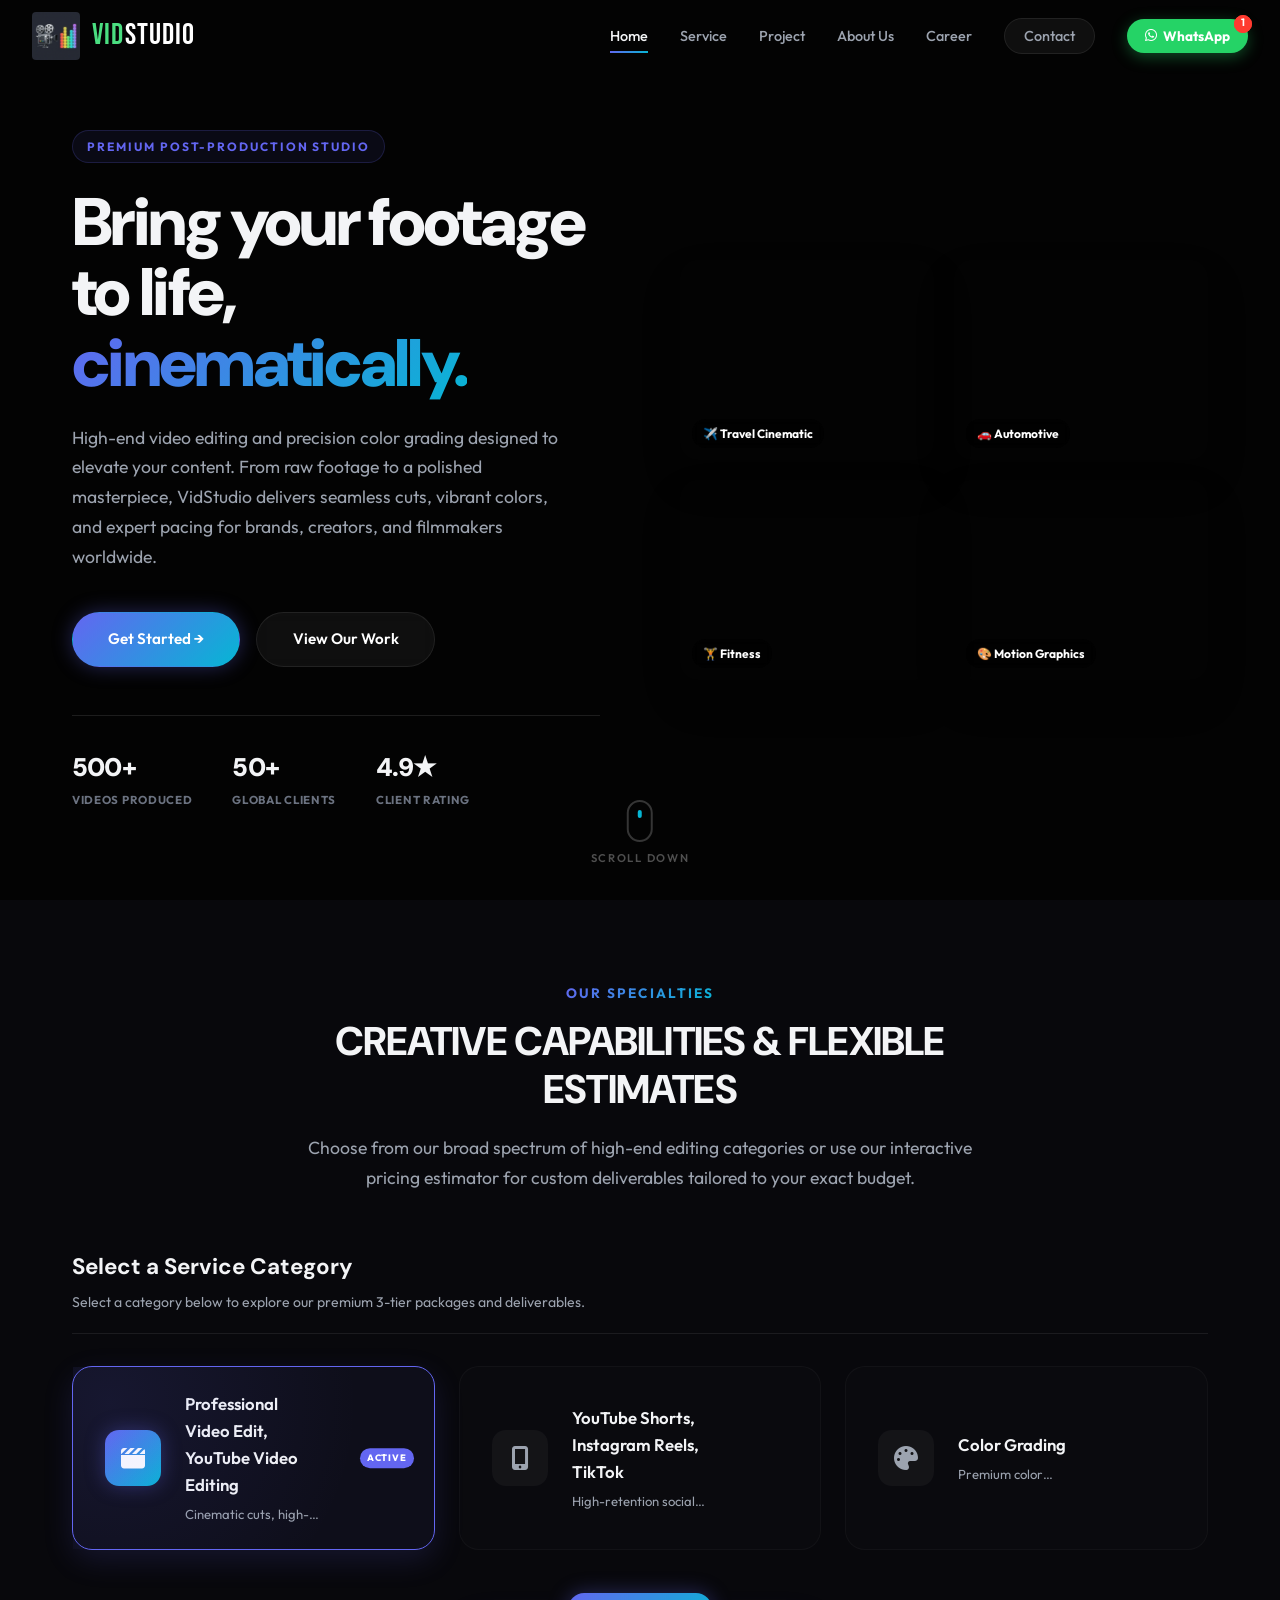
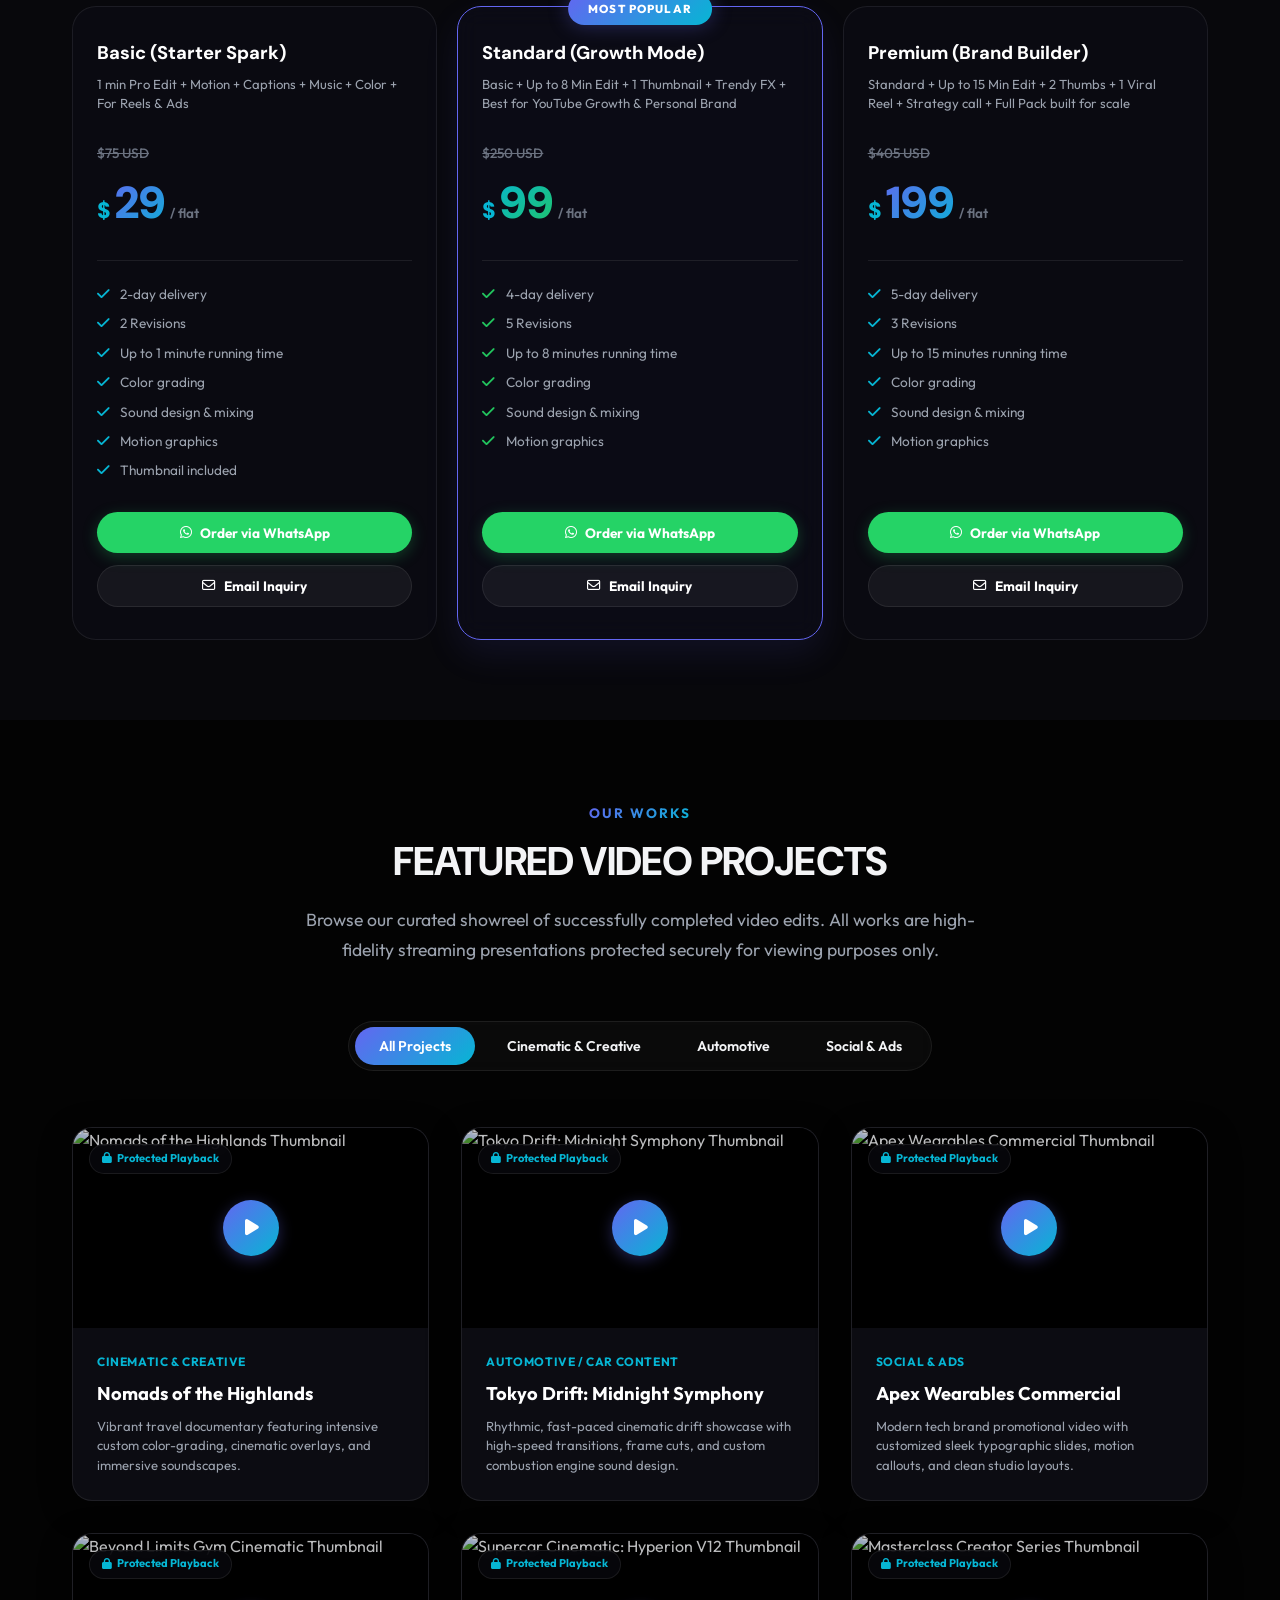
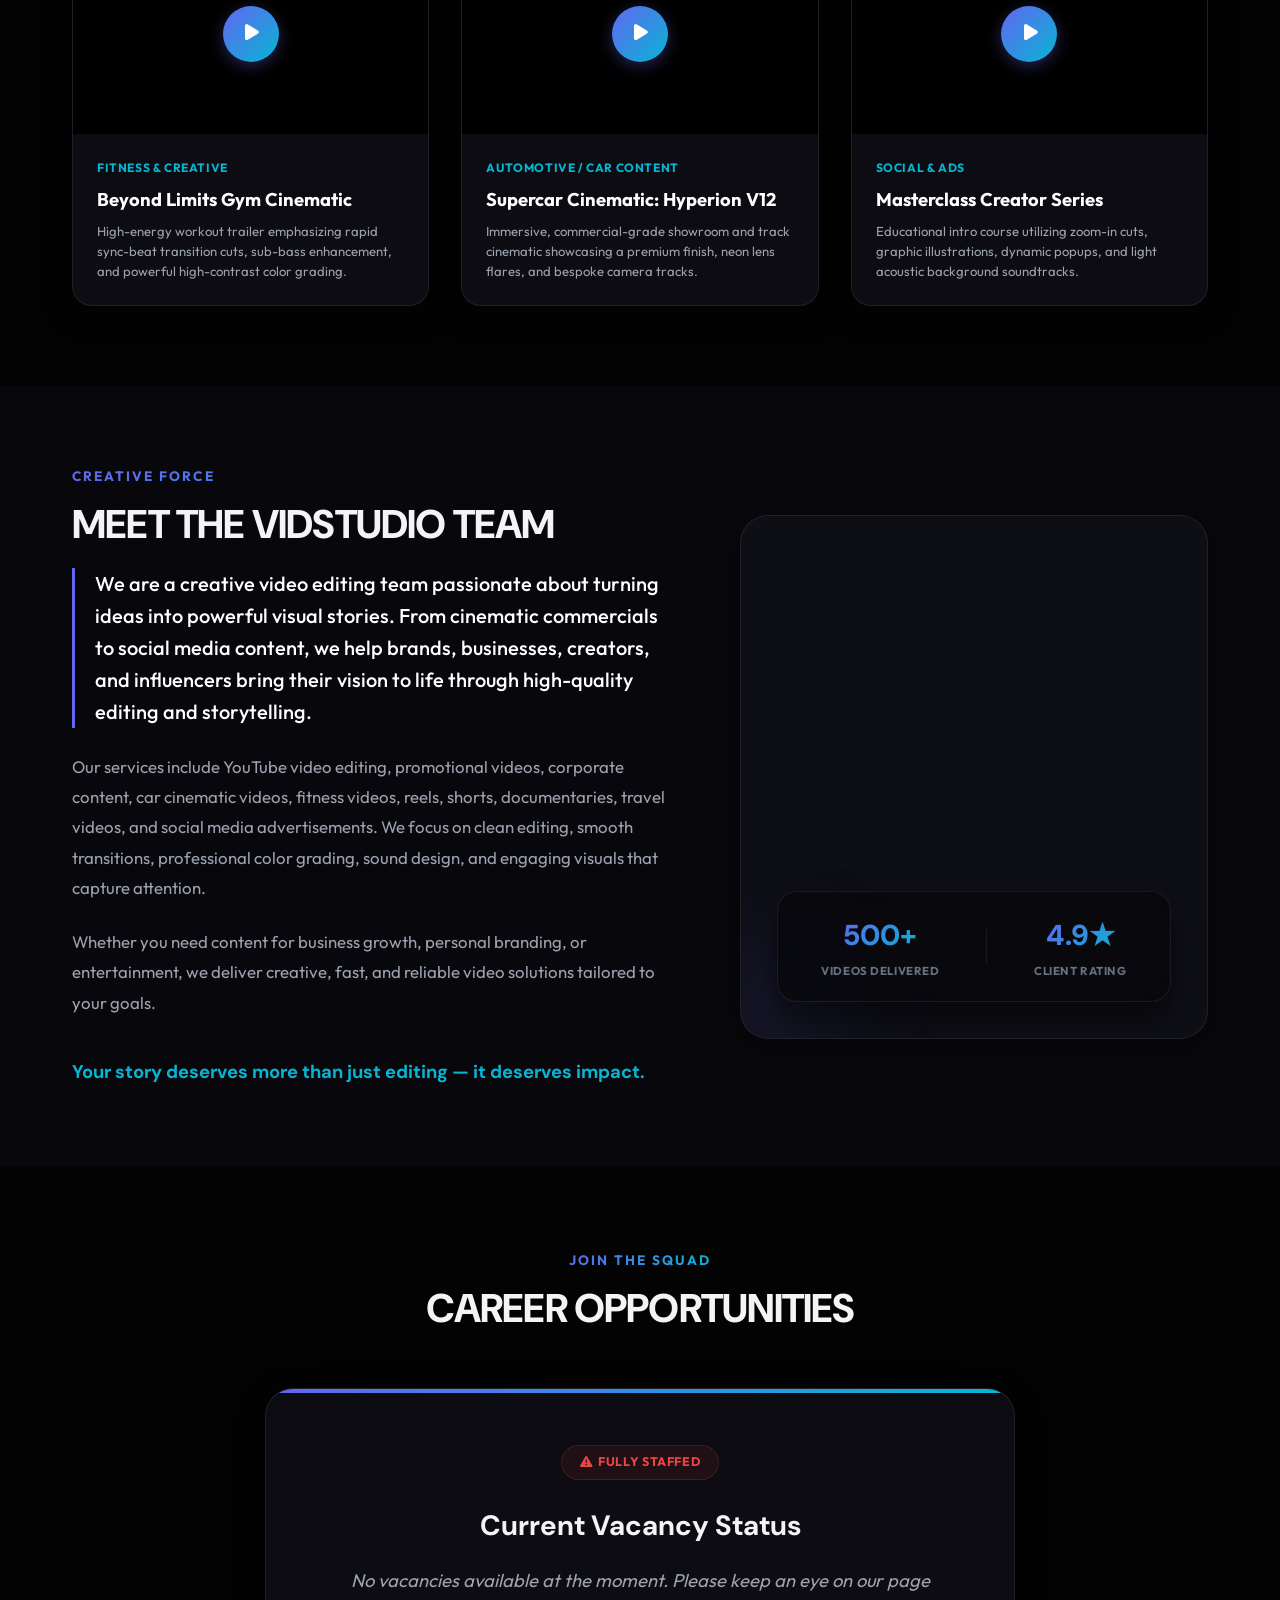
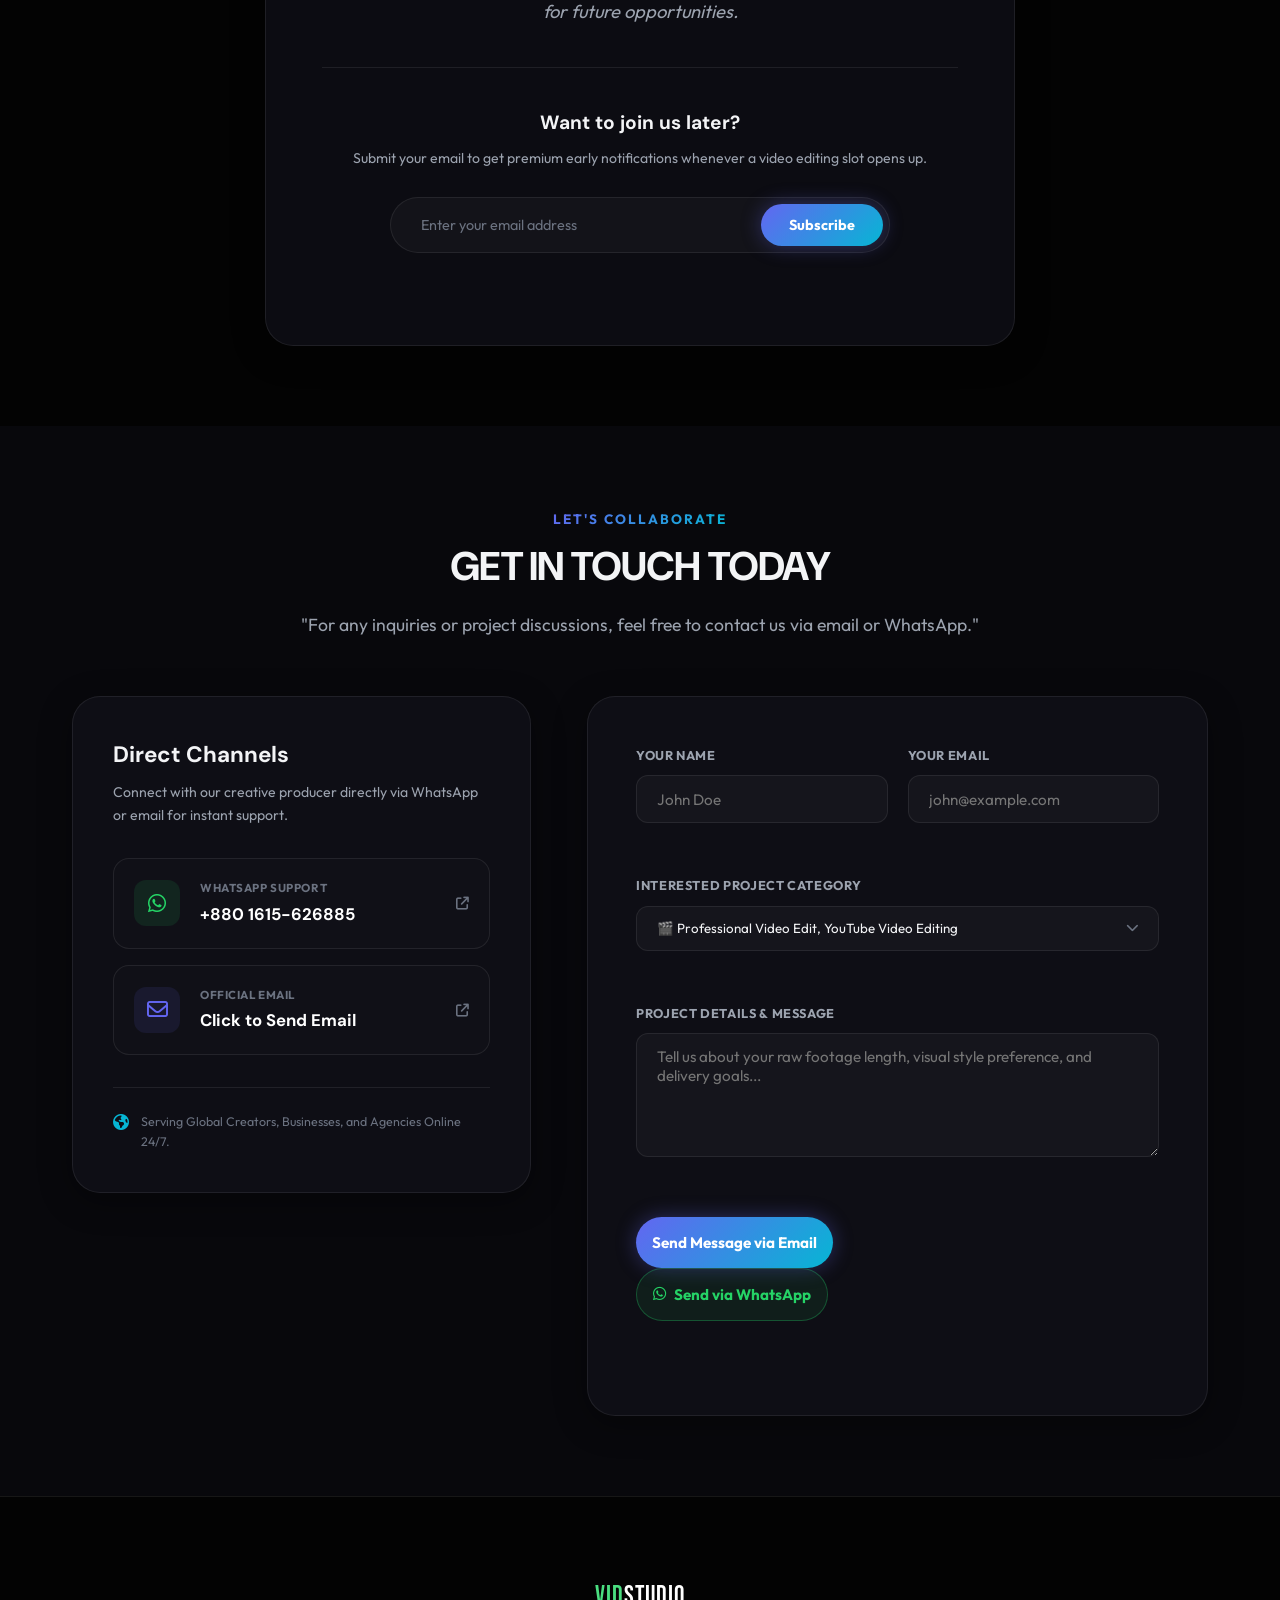
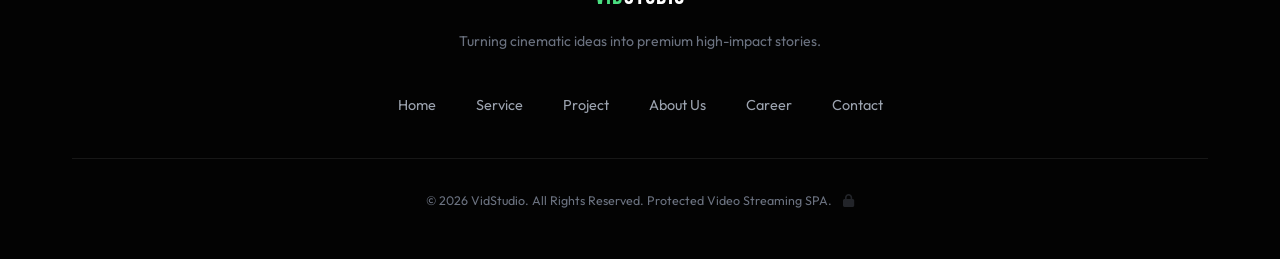
==== index.html @ c9eb8c62 "Make active badge smaller and fully round, and reduce pricing packages card padding and font size fo" ====
<!DOCTYPE html>
<html lang="en">
<head>
  <meta charset="UTF-8">
  <meta name="viewport" content="width=device-width, initial-scale=1.0">
  <title>VidStudio | Premium Video Editing Services</title>
  
  <!-- SEO Meta Tags -->
  <meta name="description" content="VidStudio is a premium video editing agency transforming ideas into high-impact visual stories. Specializing in cinematic ads, social media reels, corporate promos, automotive, and sports content.">
  <meta name="keywords" content="video editing services, cinematic video editor, youtube editing, reels editing, automotive cinematic, corporate promo, explainer videos, color grading, sound design">
  <meta name="author" content="VidStudio">
  
  <!-- Open Graph / Facebook -->
  <meta property="og:type" content="website">
  <meta property="og:title" content="VidStudio | Professional Video Editing Services">
  <meta property="og:description" content="Premium, fast, and high-impact video editing tailored for creators, brands, and agencies. Get a free quote today.">
  <meta property="og:image" content="logo.svg">
  
  <!-- Google Fonts -->
  <link rel="preconnect" href="https://fonts.googleapis.com">
  <link rel="preconnect" href="https://fonts.gstatic.com" crossorigin>
  <link href="https://fonts.googleapis.com/css2?family=Outfit:wght@300;400;500;600;700;800&family=Syne:wght@500;700;800&family=DM+Sans:wght@400;500;700;800;900&family=Bebas+Neue&display=swap" rel="stylesheet">
  
  <!-- FontAwesome for Premium Icons -->
  <link rel="stylesheet" href="https://cdnjs.cloudflare.com/ajax/libs/font-awesome/6.4.0/css/all.min.css">
  
  <!-- Custom Stylesheet -->
  <link rel="stylesheet" href="style.css?v=1.3">
</head>
<body>

  <!-- ================= HEADER / NAVIGATION BAR ================= -->
  <header class="main-header">
    <div class="header-container">
      <a href="#home" class="logo-area">
        <!-- Navbar: Icon + Text -->
        <img src="logo.png" alt="VidStudio Icon" class="logo-img">
        <span class="logo-text-3d"><span class="logo-vid">VID</span><span class="logo-studio">STUDIO</span></span>
      </a>
      
      <!-- Desktop Navigation -->
      <nav class="desktop-nav">
        <ul>
          <li><a href="#home" class="nav-link active">Home</a></li>
          <li><a href="#service" class="nav-link">Service</a></li>
          <li><a href="#project" class="nav-link">Project</a></li>
          <li><a href="#about" class="nav-link">About Us</a></li>
          <li><a href="#career" class="nav-link">Career</a></li>
          <li><a href="#contact" class="nav-link nav-btn-contact">Contact</a></li>
          <!-- WhatsApp inline in nav -->
          <li>
            <div class="whatsapp-nav-widget" id="whatsappWidget">
              <div class="whatsapp-badge">
                <span class="pulse-ring"></span>
                <span class="badge-dot">1</span>
              </div>
              <button class="whatsapp-trigger" aria-label="Chat on WhatsApp">
                <i class="fa-brands fa-whatsapp"></i> WhatsApp
              </button>
              <!-- Chat Dialog Popover -->
              <div class="whatsapp-popover" id="whatsappPopover">
                <div class="popover-header">
                  <div class="avatar-status">
                    <img src="logo.svg" alt="VidStudio Avatar" class="popover-avatar">
                    <span class="status-dot online"></span>
                  </div>
                  <div class="popover-meta">
                    <h4>VidStudio Support</h4>
                    <p><span class="pulsing-green"></span> Online &amp; Ready</p>
                  </div>
                  <button class="close-popover" id="closePopover"><i class="fa-solid fa-xmark"></i></button>
                </div>
                <div class="popover-body">
                  <p class="chat-bubble received">Hey there! 👋 Interested in leveling up your videos? Let us know what project you're working on!</p>
                </div>
                <div class="popover-footer">
                  <input type="text" id="whatsappInput" placeholder="Type a message..." aria-label="WhatsApp Message input">
                  <button id="sendWhatsappBtn" class="send-btn" aria-label="Send message"><i class="fa-solid fa-paper-plane"></i></button>
                </div>
              </div>
            </div>
          </li>
        </ul>
      </nav>
      
      <!-- Mobile Menu Button -->
      <button class="mobile-menu-toggle" id="menuToggle" aria-label="Toggle Navigation">
        <span class="bar"></span>
        <span class="bar"></span>
        <span class="bar"></span>
      </button>
    </div>
  </header>

  <!-- Mobile Overlay Navigation -->
  <nav class="mobile-nav" id="mobileNav">
    <ul>
      <li><a href="#home" class="mobile-link active">Home</a></li>
      <li><a href="#service" class="mobile-link">Service</a></li>
      <li><a href="#project" class="mobile-link">Project</a></li>
      <li><a href="#about" class="mobile-link">About Us</a></li>
      <li><a href="#career" class="mobile-link">Career</a></li>
      <li><a href="#contact" class="mobile-link">Contact</a></li>
    </ul>
  </nav>

  <!-- WhatsApp widget moved into header nav (above) -->

  <!-- ================= HOME SECTION ================= -->
  <section id="home" class="hero-section">
    <div class="hero-content-container container">

      <!-- LEFT: Text Content -->
      <div class="hero-text-content">
        <div class="hero-badge">
          <span class="badge-accent" id="heroBadge">PREMIUM POST-PRODUCTION STUDIO</span>
        </div>
        <h1 class="hero-title" id="heroTitle">
          Bring your footage<br>
          to life,<br>
          <span class="gradient-text">cinematically.</span>
        </h1>
        <p class="hero-subtitle" id="heroSubtitle">
          High-end video editing and precision color grading designed to elevate your content. From raw footage to a polished masterpiece, VidStudio delivers seamless cuts, vibrant colors, and expert pacing for brands, creators, and filmmakers worldwide.
        </p>
        <div class="hero-actions">
          <a href="#service" class="btn-primary">Get Started &rarr;</a>
          <a href="#project" class="btn-secondary">View Our Work</a>
        </div>
        <!-- Hero Stats -->
        <div class="hero-stats">
          <div class="stat">
            <span class="stat-big">500+</span>
            <span class="stat-sub">Videos Produced</span>
          </div>
          <div class="stat">
            <span class="stat-big">50+</span>
            <span class="stat-sub">Global Clients</span>
          </div>
          <div class="stat">
            <span class="stat-big">4.9★</span>
            <span class="stat-sub">Client Rating</span>
          </div>
        </div>
      </div>

      <!-- RIGHT: 4 Continuously Floating Video Cards -->
      <div class="hero-video-grid">
        <!-- Card 1 - Top Left (floats up) -->
        <div class="hero-vid-card vid-card-1">
          <div class="vid-card-inner">
            <video autoplay loop muted playsinline class="hero-card-video">
              <source src="Travel-Cinematic.mp4" type="video/mp4">
            </video>
            <div class="vid-card-label">✈️ Travel Cinematic</div>
          </div>
        </div>
        <!-- Card 2 - Top Right (floats down) -->
        <div class="hero-vid-card vid-card-2">
          <div class="vid-card-inner">
            <video autoplay loop muted playsinline class="hero-card-video">
              <source src="Automotive.mp4" type="video/mp4">
            </video>
            <div class="vid-card-label">🚗 Automotive</div>
          </div>
        </div>
        <!-- Card 3 - Bottom Left (floats down delayed) -->
        <div class="hero-vid-card vid-card-3">
          <div class="vid-card-inner">
            <video autoplay loop muted playsinline class="hero-card-video">
              <source src="Fitness.mp4" type="video/mp4">
            </video>
            <div class="vid-card-label">🏋️ Fitness</div>
          </div>
        </div>
        <!-- Card 4 - Bottom Right (floats up delayed) -->
        <div class="hero-vid-card vid-card-4">
          <div class="vid-card-inner">
            <video autoplay loop muted playsinline class="hero-card-video">
              <source src="Motion-Graphics.mp4" type="video/mp4">
            </video>
            <div class="vid-card-label">🎨 Motion Graphics</div>
          </div>
        </div>
      </div>
    </div>

    <!-- Hero Scroll Indicator -->
    <div class="scroll-indicator-container">
      <a href="#service" class="scroll-indicator" aria-label="Scroll Down">
        <span class="mouse-icon"><span class="wheel"></span></span>
        <span class="scroll-text">Scroll Down</span>
      </a>
    </div>
  </section>

  <!-- ================= SERVICE & PRICING SECTION ================= -->
  <section id="service" class="section service-section">
    <div class="container">
      <div class="section-header text-center">
        <span class="section-subtitle">OUR SPECIALTIES</span>
        <h2 class="section-title">CREATIVE CAPABILITIES &amp; FLEXIBLE ESTIMATES</h2>
        <p class="section-desc">Choose from our broad spectrum of high-end editing categories or use our interactive pricing estimator for custom deliverables tailored to your exact budget.</p>
      </div>

      <div class="service-restructured-layout">
        <!-- 1. Top Section: 2 consolidated category selection cards -->
        <div class="service-categories-row">
          <div class="categories-header text-center">
            <h3>Select a Service Category</h3>
            <p>Select a category below to explore our premium 3-tier packages and deliverables.</p>
          </div>
          <div class="service-categories-list-horizontal" id="servicesList">
            <div class="service-card-horizontal active" data-category="professional_edit" id="catProfessional">
              <div class="card-icon"><i class="fa-solid fa-clapperboard"></i></div>
              <div class="card-info">
                <h4>Professional Video Edit, YouTube Video Editing</h4>
                <p>Cinematic cuts, high-end YouTube edits, personal branding, corporate promos, and full scale storytelling.</p>
              </div>
              <span class="active-badge">Active</span>
            </div>
            
            <div class="service-card-horizontal" data-category="social_shorts" id="catSocial">
              <div class="card-icon"><i class="fa-solid fa-mobile-screen-button"></i></div>
              <div class="card-info">
                <h4>YouTube Shorts, Instagram Reels, TikTok</h4>
                <p>High-retention social content, custom hooks, dynamic overlays, subtitles, and viral video formats.</p>
              </div>
              <span class="active-badge">Active</span>
            </div>

            <div class="service-card-horizontal" data-category="color_grading" id="catColorGrading">
              <div class="card-icon"><i class="fa-solid fa-palette"></i></div>
              <div class="card-info">
                <h4>Color Grading</h4>
                <p>Premium color correction, custom LUT design, shot matching, cinematic grading, and visual enhancement.</p>
              </div>
              <span class="active-badge">Active</span>
            </div>
          </div>
        </div>

        <!-- 2. Bottom Section: 3-Tier Pricing Packages Grid -->
        <div class="pricing-packages-container">
          <div class="pricing-packages-grid" id="pricingPackagesGrid">
            <!-- Basic, Standard, Premium package cards rendered dynamically by JS -->
          </div>
        </div>
      </div>
    </div>
  </section>

  <!-- ================= PROJECT SECTION (PORTFOLIO) ================= -->
  <section id="project" class="section project-section">
    <div class="container">
      <div class="section-header text-center">
        <span class="section-subtitle">OUR WORKS</span>
        <h2 class="section-title">FEATURED VIDEO PROJECTS</h2>
        <p class="section-desc">Browse our curated showreel of successfully completed video edits. All works are high-fidelity streaming presentations protected securely for viewing purposes only.</p>
      </div>

      <!-- Portfolio Category Tabs -->
      <div class="portfolio-tabs-container">
        <div class="portfolio-tabs">
          <button class="tab-btn active" data-filter="all">All Projects</button>
          <button class="tab-btn" data-filter="cinematic">Cinematic &amp; Creative</button>
          <button class="tab-btn" data-filter="automotive">Automotive</button>
          <button class="tab-btn" data-filter="social">Social &amp; Ads</button>
        </div>
      </div>

      <!-- Grid of Secure Video Players -->
      <div class="portfolio-grid" id="portfolioGrid">
        
        <!-- Project Card 1: Cinematic Travel -->
        <div class="project-card" data-category="cinematic">
          <div class="video-player-outer">
            <!-- Secure Cover Layer (anti-right-click & anti-direct link interaction) -->
            <div class="secure-overlay">
              <span class="secure-tag"><i class="fa-solid fa-lock"></i> Protected Playback</span>
              <button class="secure-play-btn" data-youtube-id="9d8wWcJLnFI" aria-label="Play Portfolio Video"><i class="fa-solid fa-play"></i></button>
            </div>
            
            <div class="iframe-placeholder">
              <img src="https://images.unsplash.com/photo-1469854523086-cc02fe5d8800?auto=format&fit=crop&q=80&w=800" alt="Cinematic Travel Video Thumbnail" class="thumbnail-img">
            </div>
          </div>
          
          <div class="project-details">
            <span class="project-cat">Cinematic &amp; Creative</span>
            <h3>Nomads of the Highlands</h3>
            <p>Vibrant travel documentary featuring intensive custom color-grading, cinematic overlays, and immersive soundscapes.</p>
          </div>
        </div>

        <!-- Project Card 2: Automotive / Drifting Cinematic -->
        <div class="project-card" data-category="automotive">
          <div class="video-player-outer">
            <!-- Secure Cover Layer -->
            <div class="secure-overlay">
              <span class="secure-tag"><i class="fa-solid fa-lock"></i> Protected Playback</span>
              <button class="secure-play-btn" data-youtube-id="ScMzIvxBSi4" aria-label="Play Portfolio Video"><i class="fa-solid fa-play"></i></button>
            </div>
            
            <div class="iframe-placeholder">
              <img src="https://images.unsplash.com/photo-1617814076367-b759c7d7e738?auto=format&fit=crop&q=80&w=800" alt="Automotive Cinematic Video Thumbnail" class="thumbnail-img">
            </div>
          </div>
          
          <div class="project-details">
            <span class="project-cat">Automotive / Car Content</span>
            <h3>Tokyo Drift: Midnight Symphony</h3>
            <p>Rhythmic, fast-paced cinematic drift showcase with high-speed transitions, frame cuts, and custom combustion engine sound design.</p>
          </div>
        </div>

        <!-- Project Card 3: Social Media Promo Ad -->
        <div class="project-card" data-category="social">
          <div class="video-player-outer">
            <!-- Secure Cover Layer -->
            <div class="secure-overlay">
              <span class="secure-tag"><i class="fa-solid fa-lock"></i> Protected Playback</span>
              <button class="secure-play-btn" data-youtube-id="F2478V3WkZc" aria-label="Play Portfolio Video"><i class="fa-solid fa-play"></i></button>
            </div>
            
            <div class="iframe-placeholder">
              <img src="https://images.unsplash.com/photo-1511512578047-dfb367046420?auto=format&fit=crop&q=80&w=800" alt="Tech Social Media Ad Thumbnail" class="thumbnail-img">
            </div>
          </div>
          
          <div class="project-details">
            <span class="project-cat">Social &amp; Ads</span>
            <h3>Apex Wearables Commercial</h3>
            <p>Modern tech brand promotional video with customized sleek typographic slides, motion callouts, and clean studio layouts.</p>
          </div>
        </div>

        <!-- Project Card 4: Fitness Cinematic -->
        <div class="project-card" data-category="cinematic">
          <div class="video-player-outer">
            <!-- Secure Cover Layer -->
            <div class="secure-overlay">
              <span class="secure-tag"><i class="fa-solid fa-lock"></i> Protected Playback</span>
              <button class="secure-play-btn" data-youtube-id="qE_8L3yq1qU" aria-label="Play Portfolio Video"><i class="fa-solid fa-play"></i></button>
            </div>
            
            <div class="iframe-placeholder">
              <img src="https://images.unsplash.com/photo-1517838277536-f5f99be501cd?auto=format&fit=crop&q=80&w=800" alt="Fitness Cinematic Video Thumbnail" class="thumbnail-img">
            </div>
          </div>
          
          <div class="project-details">
            <span class="project-cat">Fitness &amp; Creative</span>
            <h3>Beyond Limits Gym Cinematic</h3>
            <p>High-energy workout trailer emphasizing rapid sync-beat transition cuts, sub-bass enhancement, and powerful high-contrast color grading.</p>
          </div>
        </div>

        <!-- Project Card 5: Automotive Car Review -->
        <div class="project-card" data-category="automotive">
          <div class="video-player-outer">
            <!-- Secure Cover Layer -->
            <div class="secure-overlay">
              <span class="secure-tag"><i class="fa-solid fa-lock"></i> Protected Playback</span>
              <button class="secure-play-btn" data-youtube-id="cI67wY6o27U" aria-label="Play Portfolio Video"><i class="fa-solid fa-play"></i></button>
            </div>
            
            <div class="iframe-placeholder">
              <img src="https://images.unsplash.com/photo-1503376780353-7e6692767b70?auto=format&fit=crop&q=80&w=800" alt="Supercar Showcase Thumbnail" class="thumbnail-img">
            </div>
          </div>
          
          <div class="project-details">
            <span class="project-cat">Automotive / Car Content</span>
            <h3>Supercar Cinematic: Hyperion V12</h3>
            <p>Immersive, commercial-grade showroom and track cinematic showcasing a premium finish, neon lens flares, and bespoke camera tracks.</p>
          </div>
        </div>

        <!-- Project Card 6: YouTube Course Intro -->
        <div class="project-card" data-category="social">
          <div class="video-player-outer">
            <!-- Secure Cover Layer -->
            <div class="secure-overlay">
              <span class="secure-tag"><i class="fa-solid fa-lock"></i> Protected Playback</span>
              <button class="secure-play-btn" data-youtube-id="L_LUpn-6y0E" aria-label="Play Portfolio Video"><i class="fa-solid fa-play"></i></button>
            </div>
            
            <div class="iframe-placeholder">
              <img src="https://images.unsplash.com/photo-1516321318423-f06f85e504b3?auto=format&fit=crop&q=80&w=800" alt="Online Course Intro Thumbnail" class="thumbnail-img">
            </div>
          </div>
          
          <div class="project-details">
            <span class="project-cat">Social &amp; Ads</span>
            <h3>Masterclass Creator Series</h3>
            <p>Educational intro course utilizing zoom-in cuts, graphic illustrations, dynamic popups, and light acoustic background soundtracks.</p>
          </div>
        </div>

      </div>
    </div>
  </section>

  <!-- Secure Video Modal (for viewing only) -->
  <div class="secure-modal" id="videoModal">
    <div class="modal-backdrop"></div>
    <div class="modal-dialog-container">
      <div class="modal-box">
        <div class="modal-header">
          <h3 id="modalTitle">Project Playback</h3>
          <button class="modal-close" id="modalCloseBtn" aria-label="Close Video Modal"><i class="fa-solid fa-xmark"></i></button>
        </div>
        
        <!-- Video Safe Holder -->
        <div class="modal-video-viewport">
          <!-- Absolute Transparent Overlay (covers video area, prevents context-clicks or clicking standard player overlays) -->
          <div class="modal-security-glass" id="modalSecurityGlass"></div>
          <!-- Youtube Modal Container -->
          <div id="modalPlayer" class="modal-iframe"></div>
        </div>
        
        <div class="modal-footer">
          <p><i class="fa-solid fa-shield-halved"></i> Streaming only. Download or local extraction has been deactivated to protect our creators.</p>
        </div>
      </div>
    </div>
  </div>

  <!-- ================= ABOUT US SECTION ================= -->
  <section id="about" class="section about-section">
    <div class="container">
      <div class="about-grid">
        <!-- Text Content Panel -->
        <div class="about-text-panel">
          <span class="section-subtitle">CREATIVE FORCE</span>
          <h2 class="section-title" id="aboutTitle">MEET THE VIDSTUDIO TEAM</h2>
          <div class="about-copy">
            <p class="highlight-p" id="aboutCopy1">
              We are a creative video editing team passionate about turning ideas into powerful visual stories. From cinematic commercials to social media content, we help brands, businesses, creators, and influencers bring their vision to life through high-quality editing and storytelling.
            </p>
            <p id="aboutCopy2">
              Our services include YouTube video editing, promotional videos, corporate content, car cinematic videos, fitness videos, reels, shorts, documentaries, travel videos, and social media advertisements. We focus on clean editing, smooth transitions, professional color grading, sound design, and engaging visuals that capture attention.
            </p>
            <p id="aboutCopy3">
              Whether you need content for business growth, personal branding, or entertainment, we deliver creative, fast, and reliable video solutions tailored to your goals.
            </p>
            <span class="about-signature" id="aboutSignature">Your story deserves more than just editing — it deserves impact.</span>
          </div>
        </div>
        
        <!-- Visual Presentation / Stats Panel -->
        <div class="about-visual-panel">
          <div class="glass-photo-card">
            <div class="card-glow"></div>
            <video autoplay loop muted playsinline class="studio-photo">
              <source src="studio-video.mp4" type="video/mp4">
            </video>
            
            <div class="floating-badge-stats">
              <div class="stat-item">
                <span class="stat-num">500+</span>
                <span class="stat-lbl">Videos Delivered</span>
              </div>
              <div class="stat-divider"></div>
              <div class="stat-item">
                <span class="stat-num">4.9★</span>
                <span class="stat-lbl">Client Rating</span>
              </div>
            </div>
          </div>
        </div>
      </div>
    </div>
  </section>

  <!-- ================= CAREER SECTION ================= -->
  <section id="career" class="section career-section">
    <div class="container">
      <div class="section-header text-center">
        <span class="section-subtitle">JOIN THE SQUAD</span>
        <h2 class="section-title">CAREER OPPORTUNITIES</h2>
      </div>

      <div class="career-card-center">
        <div class="career-glass-card">
          <div class="card-badge" id="vacancyStatus"><i class="fa-solid fa-triangle-exclamation"></i> Fully Staffed</div>
          <h3>Current Vacancy Status</h3>
          <p class="vacancy-notice" id="vacancyNotice">"No vacancies available at the moment. Please keep an eye on our page for future opportunities."</p>
          
          <div class="career-divider"></div>
          
          <!-- Career Interest Form -->
          <div class="career-form-area">
            <h4>Want to join us later?</h4>
            <p>Submit your email to get premium early notifications whenever a video editing slot opens up.</p>
            
            <form id="careerWaitlistForm" class="waitlist-form">
              <div class="waitlist-input-group">
                <input type="email" id="waitlistEmail" placeholder="Enter your email address" required aria-label="Waitlist Email Address">
                <button type="submit" class="btn-waitlist">Subscribe</button>
              </div>
              <div id="waitlistMessage" class="waitlist-alert"></div>
            </form>
          </div>
        </div>
      </div>
    </div>
  </section>

  <!-- ================= CONTACT SECTION ================= -->
  <section id="contact" class="section contact-section">
    <div class="container">
      <div class="section-header text-center">
        <span class="section-subtitle">LET'S COLLABORATE</span>
        <h2 class="section-title">GET IN TOUCH TODAY</h2>
        <p class="section-desc">"For any inquiries or project discussions, feel free to contact us via email or WhatsApp."</p>
      </div>

      <div class="contact-grid">
        <!-- Contact Information Block -->
        <div class="contact-info-panel">
          <div class="glass-card-contact">
            <h3>Direct Channels</h3>
            <p>Connect with our creative producer directly via WhatsApp or email for instant support.</p>
            
            <div class="channel-list">
              <!-- WhatsApp Channel -->
              <a href="https://wa.me/8801615626885" target="_blank" class="channel-card whatsapp-channel" id="contactWhatsAppLink">
                <div class="channel-icon"><i class="fa-brands fa-whatsapp"></i></div>
                <div class="channel-info">
                  <span class="channel-lbl">WhatsApp Support</span>
                  <span class="channel-val" id="contactWhatsAppValue">+880 1615-626885</span>
                </div>
                <span class="action-arrow"><i class="fa-solid fa-arrow-up-right-from-square"></i></span>
              </a>

              <!-- Email Channel - email address hidden, only shows as clickable button -->
              <a href="mailto:arrizvy@gmail.com" class="channel-card email-channel" id="contactEmailLink">
                <div class="channel-icon"><i class="fa-regular fa-envelope"></i></div>
                <div class="channel-info">
                  <span class="channel-lbl">Official Email</span>
                  <span class="channel-val">Click to Send Email</span>
                </div>
                <span class="action-arrow"><i class="fa-solid fa-arrow-up-right-from-square"></i></span>
              </a>
            </div>
            
            <div class="location-stamp">
              <i class="fa-solid fa-earth-americas"></i>
              <span>Serving Global Creators, Businesses, and Agencies Online 24/7.</span>
            </div>
          </div>
        </div>

        <!-- Contact Message Form -->
        <div class="contact-form-panel">
          <form id="contactForm" class="contact-inputs-form">
            <div class="form-row">
              <div class="form-group">
                <label for="contactName">Your Name</label>
                <input type="text" id="contactName" placeholder="John Doe" required>
              </div>
              <div class="form-group">
                <label for="contactEmail">Your Email</label>
                <input type="email" id="contactEmail" placeholder="john@example.com" required>
              </div>
            </div>

            <div class="form-group">
              <label for="contactService">Interested Project Category</label>
              <div class="select-wrapper">
                <select id="contactService" class="custom-select">
                  <option value="Professional Video Edit & YouTube Video Editing" selected>🎬 Professional Video Edit, YouTube Video Editing</option>
                  <option value="YouTube Shorts, Instagram Reels, TikTok">📱 YouTube Shorts, Instagram Reels, TikTok</option>
                  <option value="Color Grading">🎨 Color Grading Service</option>
                </select>
              </div>
            </div>

            <div class="form-group">
              <label for="contactMessage">Project Details &amp; Message</label>
              <textarea id="contactMessage" rows="5" placeholder="Tell us about your raw footage length, visual style preference, and delivery goals..." required></textarea>
            </div>

            <div class="form-actions">
              <button type="submit" class="btn-submit" id="submitFormBtn">Send Message via Email</button>
              <button type="button" class="btn-whatsapp-direct" id="submitWhatsappDirectBtn">
                <i class="fa-brands fa-whatsapp"></i> Send via WhatsApp
              </button>
            </div>
            
            <div id="contactFormStatus" class="form-status-alert"></div>
          </form>
        </div>
      </div>
    </div>
  </section>

  <!-- ================= FOOTER ================= -->
  <footer class="main-footer">
    <div class="container footer-container">
      <div class="footer-brand">
        <div class="brand-holder">
          <span class="footer-logo-text"><span class="logo-vid">VID</span><span class="logo-studio">STUDIO</span></span>
        </div>
        <p>Turning cinematic ideas into premium high-impact stories.</p>
      </div>
      <div class="footer-links">
        <ul>
          <li><a href="#home">Home</a></li>
          <li><a href="#service">Service</a></li>
          <li><a href="#project">Project</a></li>
          <li><a href="#about">About Us</a></li>
          <li><a href="#career">Career</a></li>
          <li><a href="#contact">Contact</a></li>
        </ul>
      </div>
      <div class="footer-copyright">
        <p>&copy; 2026 VidStudio. All Rights Reserved. Protected Video Streaming SPA. <a href="admin.html" style="opacity:0.3; transition:opacity 0.2s;" onmouseover="this.style.opacity=1" onmouseout="this.style.opacity=0.3" aria-label="Admin Login"><i class="fa-solid fa-lock" style="margin-left:8px; font-size:0.8rem;"></i></a></p>
      </div>
    </div>
  </footer>

  <!-- YouTube IFrame API Script Loader -->
  <script src="https://www.youtube.com/iframe_api"></script>
  
  <!-- Custom Core Controller script -->
  <script src="app.js"></script>
</body>
</html>
---- style.css ----
/* ==========================================================================
   VidStudio - Premium Video Editing Services - Styling System
   ========================================================================== */

/* --- Design Tokens & Variables --- */
:root {
  --font-primary: 'Outfit', sans-serif;
  --font-heading: 'DM Sans', sans-serif; /* 90seconds-style bold heading font */
  --font-logo: 'DM Sans', sans-serif;
  
  /* Color Palette - Ultra Dark Premium Theme with Indigo-Cyan Accents */
  --bg-deep: #030303;
  --bg-darker: #08080c;
  --bg-dark: #0f0f15;
  --bg-card: rgba(18, 18, 26, 0.7);
  --bg-card-hover: rgba(26, 26, 38, 0.85);
  
  --text-primary: #f3f4f6;
  --text-secondary: #9ca3af;
  --text-muted: #6b7280;
  
  --accent-indigo: #6366f1;
  --accent-cyan: #06b6d4;
  --accent-grad: linear-gradient(135deg, var(--accent-indigo) 0%, var(--accent-cyan) 100%);
  --accent-glow: 0 0 20px rgba(99, 102, 241, 0.35);
  
  --glass-border: rgba(255, 255, 255, 0.08);
  --glass-border-focus: rgba(99, 102, 241, 0.4);
  --glass-shadow: 0 8px 32px 0 rgba(0, 0, 0, 0.37);
  
  --header-height: 72px;
  --transition-smooth: all 0.4s cubic-bezier(0.16, 1, 0.3, 1);
  --transition-fast: all 0.2s ease;
  
  /* Hero section - dark like other pages */
  --hero-bg: #030303;
  --hero-text-dark: #f3f4f6;
}

/* --- Base & Reset Rules --- */
*, *::before, *::after {
  box-sizing: border-box;
  margin: 0;
  padding: 0;
}

html {
  font-size: 16px;
  scroll-behavior: smooth;
  scroll-padding-top: var(--header-height);
  background-color: var(--bg-deep);
  color: var(--text-primary);
  font-family: var(--font-primary);
  overflow-x: hidden;
  -webkit-font-smoothing: antialiased;
}

body {
  overflow-x: hidden;
  line-height: 1.6;
}

img, svg {
  display: block;
  max-width: 100%;
}

a {
  text-decoration: none;
  color: inherit;
  transition: var(--transition-fast);
}

button, input, select, textarea {
  font-family: inherit;
  background: none;
  border: none;
  outline: none;
  color: inherit;
}

/* --- Custom Scrollbar --- */
::-webkit-scrollbar {
  width: 10px;
}
::-webkit-scrollbar-track {
  background: var(--bg-deep);
}
::-webkit-scrollbar-thumb {
  background: #1f1f2e;
  border-radius: 5px;
  border: 2px solid var(--bg-deep);
}
::-webkit-scrollbar-thumb:hover {
  background: var(--accent-indigo);
}

/* --- Global Scroll Reveal Classes --- */
.reveal {
  opacity: 0;
  transform: translateY(30px);
  transition: opacity 0.8s cubic-bezier(0.16, 1, 0.3, 1), transform 0.8s cubic-bezier(0.16, 1, 0.3, 1);
}
.reveal.active {
  opacity: 1;
  transform: translateY(0);
}

/* --- Layout Containers --- */
.container {
  max-width: 1200px;
  margin: 0 auto;
  padding: 0 2rem;
  width: 100%;
}

.section {
  padding: 5rem 0;
  position: relative;
  overflow: hidden;
}

.section-header {
  margin-bottom: 3.5rem;
  max-width: 700px;
}

.section-header.text-center {
  margin-left: auto;
  margin-right: auto;
  text-align: center;
}

.section-subtitle {
  font-family: var(--font-primary);
  font-weight: 700;
  font-size: 0.85rem;
  letter-spacing: 0.15em;
  text-transform: uppercase;
  background: var(--accent-grad);
  -webkit-background-clip: text;
  -webkit-text-fill-color: transparent;
  display: inline-block;
  margin-bottom: 0.75rem;
}

.section-title {
  font-family: var(--font-heading);
  font-size: 2.5rem;
  font-weight: 800;
  letter-spacing: -0.02em;
  line-height: 1.2;
  margin-bottom: 1.25rem;
  text-transform: uppercase;
}

.section-desc {
  color: var(--text-secondary);
  font-size: 1.1rem;
  line-height: 1.7;
}

.gradient-text {
  background: var(--accent-grad);
  -webkit-background-clip: text;
  -webkit-text-fill-color: transparent;
}

/* --- Premium Buttons --- */
.btn-primary {
  display: inline-flex;
  align-items: center;
  justify-content: center;
  padding: 0.9rem 2.2rem;
  font-weight: 600;
  font-size: 0.95rem;
  border-radius: 50px;
  background: var(--accent-grad);
  color: #fff;
  border: 1px solid transparent;
  box-shadow: var(--accent-glow);
  cursor: pointer;
  transition: var(--transition-smooth);
}
.btn-primary:hover {
  transform: translateY(-3px);
  box-shadow: 0 0 30px rgba(99, 102, 241, 0.6);
}

.btn-secondary {
  display: inline-flex;
  align-items: center;
  justify-content: center;
  padding: 0.9rem 2.2rem;
  font-weight: 600;
  font-size: 0.95rem;
  border-radius: 50px;
  background: rgba(255, 255, 255, 0.05);
  color: #fff;
  border: 1px solid var(--glass-border);
  backdrop-filter: blur(10px);
  cursor: pointer;
  transition: var(--transition-smooth);
}
.btn-secondary:hover {
  background: rgba(255, 255, 255, 0.1);
  border-color: rgba(255, 255, 255, 0.2);
  transform: translateY(-3px);
}


/* ==========================================================================
   1. NAVIGATION HEADER (TRANS-GLASS DESIGN)
   ========================================================================== */
.main-header {
  position: fixed;
  top: 0;
  left: 0;
  width: 100%;
  height: var(--header-height);
  z-index: 1000;
  transition: var(--transition-smooth);
  border-bottom: 1px solid transparent;
}
.main-header.scrolled {
  background: rgba(8, 8, 12, 0.75);
  backdrop-filter: blur(16px);
  -webkit-backdrop-filter: blur(16px);
  border-bottom: 1px solid var(--glass-border);
}

.header-container {
  max-width: 1300px;
  height: 100%;
  margin: 0 auto;
  padding: 0 2rem;
  display: flex;
  align-items: center;
  justify-content: space-between;
}

/* Logo Styling: High-contrast "black shade" inside capsule tag */
.logo-area {
  display: flex;
  align-items: center;
  gap: 0.75rem;
  position: relative;
  background: transparent !important;  /* Ensure no white background */
  padding: 0.4rem 0;
  border-radius: 0;
  box-shadow: none !important;
  transition: var(--transition-smooth);
}
.logo-area:hover {
  transform: scale(1.03);
  background: transparent !important;
}

.logo-wrapper {
  width: 26px;
  height: 26px;
  display: flex;
  align-items: center;
  justify-content: center;
}
.logo-img {
  height: 48px;
  width: auto;
  object-fit: contain;
  border-radius: 4px;
  display: block;
  flex-shrink: 0;
}

/* Logo text - Clean Bebas Neue Cinematic style */
.logo-text-3d {
  font-family: 'Bebas Neue', sans-serif;
  font-size: 1.85rem;
  letter-spacing: 0.04em;
  text-transform: uppercase;
  line-height: 1;
  display: inline-flex;
  align-items: center;
}
.logo-vid {
  color: #4ade80; /* Premium glowing light green */
  transition: var(--transition-fast);
}
.logo-studio {
  color: #ffffff; /* Clean white */
  transition: var(--transition-fast);
}
.logo-area:hover .logo-vid {
  color: #69f0ae; /* Lighter bright mint green on hover */
}
.logo-area:hover .logo-studio {
  color: #e2e8f0;
}





.desktop-nav ul {
  display: flex;
  list-style: none;
  gap: 2rem;
  align-items: center;
}

.nav-link {
  font-weight: 500;
  font-size: 0.9rem;
  color: var(--text-secondary);
  position: relative;
  padding: 0.5rem 0;
}
.nav-link::after {
  content: '';
  position: absolute;
  bottom: 0;
  left: 0;
  width: 0;
  height: 2px;
  background: var(--accent-grad);
  transition: var(--transition-fast);
}
.nav-link:hover, .nav-link.active {
  color: var(--text-primary);
}
.nav-link:hover::after, .nav-link.active::after {
  width: 100%;
}

/* Contact button CTA inside Header */
.nav-btn-contact {
  background: rgba(255, 255, 255, 0.05);
  border: 1px solid var(--glass-border);
  padding: 0.5rem 1.2rem;
  border-radius: 50px;
}
.nav-btn-contact:hover {
  background: var(--accent-grad);
  border-color: transparent;
  color: #fff;
  box-shadow: var(--accent-glow);
}
.nav-btn-contact:hover::after {
  display: none;
}

/* Burger Toggle */
.mobile-menu-toggle {
  display: none;
  flex-direction: column;
  gap: 5px;
  cursor: pointer;
  z-index: 1010;
}
.mobile-menu-toggle .bar {
  width: 25px;
  height: 2px;
  background-color: var(--text-primary);
  border-radius: 2px;
  transition: var(--transition-fast);
}

/* Active Mobile State */
.mobile-menu-toggle.open .bar:nth-child(1) {
  transform: translateY(7px) rotate(45deg);
}
.mobile-menu-toggle.open .bar:nth-child(2) {
  opacity: 0;
}
.mobile-menu-toggle.open .bar:nth-child(3) {
  transform: translateY(-7px) rotate(-45deg);
}

/* Mobile Nav Drawer */
.mobile-nav {
  position: fixed;
  top: 0;
  right: -100%;
  width: 100%;
  height: 100vh;
  background: rgba(8, 8, 12, 0.98);
  backdrop-filter: blur(20px);
  display: flex;
  align-items: center;
  justify-content: center;
  z-index: 999;
  transition: right 0.5s cubic-bezier(0.16, 1, 0.3, 1);
}
.mobile-nav.open {
  right: 0;
}
.mobile-nav ul {
  display: flex;
  flex-direction: column;
  gap: 2.5rem;
  align-items: center;
  list-style: none;
}
.mobile-link {
  font-family: var(--font-heading);
  font-size: 1.8rem;
  font-weight: 700;
  text-transform: uppercase;
  color: var(--text-secondary);
}
.mobile-link.active, .mobile-link:hover {
  color: #fff;
  background: var(--accent-grad);
  -webkit-background-clip: text;
  -webkit-text-fill-color: transparent;
}


/* ==========================================================================
   WHATSAPP WIDGET - NOW INLINE IN HEADER NAV
   ========================================================================== */
.whatsapp-nav-widget {
  position: relative;
  display: flex;
  align-items: center;
}

.whatsapp-trigger {
  display: flex;
  align-items: center;
  gap: 0.4rem;
  padding: 0.5rem 1.1rem;
  border-radius: 50px;
  background: #25d366;
  color: #fff;
  font-size: 0.85rem;
  font-weight: 700;
  cursor: pointer;
  box-shadow: 0 4px 15px rgba(37, 211, 102, 0.35);
  transition: var(--transition-smooth);
  white-space: nowrap;
}
.whatsapp-trigger:hover {
  transform: scale(1.05);
  box-shadow: 0 6px 20px rgba(37, 211, 102, 0.55);
}

.whatsapp-badge {
  position: absolute;
  top: -4px;
  right: -4px;
  width: 18px;
  height: 18px;
  z-index: 2;
  pointer-events: none;
}
.whatsapp-badge .badge-dot {
  background: #ff3b30;
  color: #fff;
  font-size: 0.65rem;
  font-weight: 700;
  width: 100%;
  height: 100%;
  border-radius: 50%;
  display: flex;
  align-items: center;
  justify-content: center;
}
.whatsapp-badge .pulse-ring {
  position: absolute;
  top: 0;
  left: 0;
  width: 100%;
  height: 100%;
  border: 1px solid #ff3b30;
  border-radius: 50%;
  animation: pulse-badge 2s infinite ease-out;
}

@keyframes pulse-badge {
  0% { transform: scale(1); opacity: 1; }
  100% { transform: scale(2.5); opacity: 0; }
}

/* Chat Popover Layout */
.whatsapp-popover {
  position: absolute;
  top: calc(100% + 14px);
  right: 0;
  width: 320px;
  background: var(--bg-dark);
  border: 1px solid var(--glass-border);
  border-radius: 20px;
  box-shadow: var(--glass-shadow);
  overflow: hidden;
  opacity: 0;
  visibility: hidden;
  transform: translateY(10px);
  transition: var(--transition-smooth);
  z-index: 2000;
}
.whatsapp-popover.open {
  opacity: 1;
  visibility: visible;
  transform: translateY(0);
}

.popover-header {
  background: #128c7e;
  padding: 1.25rem 1rem;
  display: flex;
  align-items: center;
  gap: 0.75rem;
  position: relative;
}
.avatar-status {
  position: relative;
  width: 40px;
  height: 40px;
  border-radius: 50%;
  background: #fff;
  padding: 4px;
}
.popover-avatar {
  width: 100%;
  height: 100%;
  border-radius: 50%;
}
.status-dot {
  position: absolute;
  bottom: 0;
  right: 0;
  width: 10px;
  height: 10px;
  background: #25d366;
  border: 2px solid #128c7e;
  border-radius: 50%;
}
.popover-meta h4 {
  font-size: 0.95rem;
  font-weight: 600;
  color: #fff;
}
.popover-meta p {
  font-size: 0.75rem;
  color: rgba(255,255,255,0.8);
  display: flex;
  align-items: center;
  gap: 4px;
}
.pulsing-green {
  width: 6px;
  height: 6px;
  background: #25d366;
  border-radius: 50%;
  display: inline-block;
  animation: pulse-green 1.5s infinite;
}
@keyframes pulse-green {
  0% { transform: scale(1); opacity: 0.9; }
  50% { transform: scale(1.4); opacity: 1; }
  100% { transform: scale(1); opacity: 0.9; }
}

.close-popover {
  position: absolute;
  top: 1rem;
  right: 1rem;
  color: rgba(255,255,255,0.7);
  cursor: pointer;
  font-size: 1.1rem;
}
.close-popover:hover {
  color: #fff;
}

.popover-body {
  padding: 1.25rem;
  background: #0b141a;
  min-height: 120px;
  display: flex;
  align-items: flex-start;
}
.chat-bubble.received {
  background: #1f2c34;
  color: var(--text-primary);
  font-size: 0.88rem;
  padding: 0.75rem 1rem;
  border-radius: 0 16px 16px 16px;
  max-width: 90%;
  box-shadow: 0 1px 2px rgba(0,0,0,0.3);
}

.popover-footer {
  padding: 0.75rem 1rem;
  background: #1f2c34;
  display: flex;
  gap: 0.5rem;
  align-items: center;
}
.popover-footer input {
  flex: 1;
  background: rgba(255,255,255,0.06);
  border: 1px solid var(--glass-border);
  border-radius: 50px;
  padding: 0.5rem 1rem;
  font-size: 0.85rem;
  color: #fff;
}
.popover-footer input:focus {
  border-color: #128c7e;
}
.popover-footer .send-btn {
  width: 32px;
  height: 32px;
  background: #128c7e;
  border-radius: 50%;
  display: flex;
  align-items: center;
  justify-content: center;
  color: #fff;
  cursor: pointer;
}
.popover-footer .send-btn:hover {
  background: #25d366;
}


/* ==========================================================================
   3. HERO SECTION - 90SECONDS STYLE (Light BG + Animated Video Grid)
   ========================================================================== */
.hero-section {
  position: relative;
  min-height: 100vh;
  display: flex;
  align-items: center;
  padding-top: var(--header-height);
  overflow: hidden;
  background: var(--hero-bg); /* Dark like rest of site */
}

.hero-content-container {
  position: relative;
  z-index: 3;
  display: grid;
  grid-template-columns: 1fr 1fr;
  gap: 5rem;
  align-items: center;
  width: 100%;
  padding-top: 2rem;
  padding-bottom: 4rem;
}

/* LEFT - Text */
.hero-badge {
  margin-bottom: 1.5rem;
}
.badge-accent {
  font-weight: 700;
  font-size: 0.75rem;
  letter-spacing: 0.12rem;
  text-transform: uppercase;
  color: var(--accent-indigo);
  background: rgba(99, 102, 241, 0.08);
  border: 1px solid rgba(99, 102, 241, 0.2);
  padding: 0.35rem 0.9rem;
  border-radius: 50px;
  display: inline-block;
}

.hero-title {
  font-family: 'DM Sans', sans-serif;
  font-size: 4.2rem;
  font-weight: 900;
  line-height: 1.05;
  letter-spacing: -0.04em;
  color: var(--hero-text-dark);  /* Now white since bg is dark */
  margin-bottom: 1.5rem;
}
.hero-title .gradient-text {
  background: var(--accent-grad);
  -webkit-background-clip: text;
  -webkit-text-fill-color: transparent;
}

.hero-subtitle {
  font-family: 'Outfit', sans-serif;
  font-size: 1.1rem;
  color: #9ca3af; /* Light gray on dark background */
  line-height: 1.7;
  margin-bottom: 2.5rem;
  max-width: 500px;
}

.hero-actions {
  display: flex;
  gap: 1rem;
  margin-bottom: 3rem;
}

/* Hero Stats row (like 90seconds 50K+ 100+ 14K) */
.hero-stats {
  display: flex;
  gap: 2.5rem;
  padding-top: 2rem;
  border-top: 1px solid rgba(255,255,255,0.1); /* lighter border for dark bg */
}
.stat {
  display: flex;
  flex-direction: column;
}
.stat-big {
  font-family: 'DM Sans', sans-serif;
  font-size: 1.6rem;
  font-weight: 900;
  color: var(--hero-text-dark); /* white on dark */
  letter-spacing: -0.03em;
}
.stat-sub {
  font-size: 0.72rem;
  font-weight: 700;
  text-transform: uppercase;
  letter-spacing: 0.06em;
  color: #6b7280; /* muted on dark */
  margin-top: 2px;
}

/* RIGHT - 4 Floating Video Grid */
.hero-video-grid {
  display: grid;
  grid-template-columns: 1fr 1fr;
  grid-template-rows: 1fr 1fr;
  gap: 1.25rem;
  position: relative;
}

.hero-vid-card {
  border-radius: 18px;
  overflow: hidden;
  box-shadow: 0 20px 40px rgba(0,0,0,0.15);
  position: relative;
  transition: transform 0.5s cubic-bezier(0.25, 1, 0.5, 1), box-shadow 0.5s ease;
  transform-style: preserve-3d;
  perspective: 1000px;
}

.hero-vid-card:hover {
  box-shadow: 0 30px 60px rgba(99, 102, 241, 0.25);
  animation-play-state: paused;
}

.vid-card-inner {
  position: relative;
  width: 100%;
  height: 200px;
  overflow: hidden;
  transition: transform 0.6s cubic-bezier(0.25, 1, 0.5, 1);
}

.hero-vid-card:hover .vid-card-inner {
  transform: rotateY(10deg) rotateX(5deg) scale(1.05);
}

.hero-vid-card img,
.hero-vid-card video {
  width: 100%;
  height: 100%;
  object-fit: cover;
  transition: transform 0.6s ease;
}

.hero-vid-card iframe {
  width: 100%;
  height: 100%;
  border: 0;
  pointer-events: none;
  transform: scale(1.35);
  transition: transform 0.6s ease;
}

.hero-vid-card:hover img,
.hero-vid-card:hover video {
  transform: scale(1.05);
}

.hero-vid-card:hover iframe {
  transform: scale(1.45);
}

.vid-card-label {
  position: absolute;
  bottom: 0.75rem;
  left: 0.75rem;
  background: rgba(0,0,0,0.65);
  backdrop-filter: blur(6px);
  color: #fff;
  font-size: 0.75rem;
  font-weight: 700;
  padding: 0.3rem 0.7rem;
  border-radius: 50px;
}

/* Continuous floating animations - each card moves differently */
.vid-card-1 {
  animation: float-up 4s ease-in-out infinite;
}
.vid-card-2 {
  animation: float-down 4.5s ease-in-out infinite;
  animation-delay: 0.5s;
}
.vid-card-3 {
  animation: float-down 5s ease-in-out infinite;
  animation-delay: 1s;
}
.vid-card-4 {
  animation: float-up 4.8s ease-in-out infinite;
  animation-delay: 1.5s;
}

@keyframes float-up {
  0%   { transform: translateY(0px); }
  50%  { transform: translateY(-14px); }
  100% { transform: translateY(0px); }
}
@keyframes float-down {
  0%   { transform: translateY(0px); }
  50%  { transform: translateY(14px); }
  100% { transform: translateY(0px); }
}

/* Scroll Indicator */
.scroll-indicator-container {
  position: absolute;
  bottom: 2rem;
  left: 50%;
  transform: translateX(-50%);
  z-index: 3;
}
.scroll-indicator {
  display: flex;
  flex-direction: column;
  align-items: center;
  gap: 0.5rem;
}
.mouse-icon {
  width: 26px;
  height: 42px;
  border: 2px solid rgba(255,255,255,0.2); /* subtle on dark bg */
  border-radius: 20px;
  position: relative;
}
.mouse-icon .wheel {
  display: block;
  width: 4px;
  height: 8px;
  background-color: var(--accent-cyan);
  border-radius: 2px;
  position: absolute;
  top: 8px;
  left: 50%;
  transform: translateX(-50%);
  animation: scroll-wheel 1.6s infinite ease;
}
@keyframes scroll-wheel {
  0% { top: 8px; opacity: 1; }
  100% { top: 22px; opacity: 0; }
}
.scroll-text {
  font-size: 0.7rem;
  font-weight: 600;
  text-transform: uppercase;
  letter-spacing: 0.15em;
  color: rgba(255,255,255,0.3); /* white ghost on dark bg */
}


/* ==========================================================================
   4. SERVICE & PRICING PANEL (INTERACTIVE SELECTORS)
   ========================================================================== */
.service-section {
  background-color: var(--bg-darker);
}

.service-layout-grid {
  display: grid;
  grid-template-columns: 1.1fr 0.9fr;
  gap: 3.5rem;
  align-items: flex-start;
}

/* Interactive Category items */
.service-categories-container {
  background: var(--bg-card);
  border: 1px solid var(--glass-border);
  border-radius: 24px;
  padding: 2rem;
  backdrop-filter: blur(10px);
}
.categories-header {
  margin-bottom: 2rem;
  border-bottom: 1px solid var(--glass-border);
  padding-bottom: 1.25rem;
}
.categories-header h3 {
  font-family: var(--font-heading);
  font-size: 1.4rem;
  margin-bottom: 0.4rem;
}
.categories-header p {
  font-size: 0.88rem;
  color: var(--text-secondary);
}

.service-categories-list {
  display: flex;
  flex-direction: column;
  gap: 1rem;
}

.service-card {
  display: flex;
  align-items: center;
  gap: 1.25rem;
  padding: 1.25rem;
  border-radius: 16px;
  border: 1px solid rgba(255, 255, 255, 0.03);
  background: rgba(255, 255, 255, 0.01);
  cursor: pointer;
  transition: var(--transition-smooth);
}
.service-card:hover {
  background: rgba(255, 255, 255, 0.03);
  border-color: rgba(255, 255, 255, 0.08);
  transform: translateX(5px);
}
.service-card.active {
  background: rgba(99, 102, 241, 0.08);
  border-color: var(--accent-indigo);
  box-shadow: 0 0 15px rgba(99, 102, 241, 0.15);
}

.card-icon {
  width: 44px;
  height: 44px;
  border-radius: 12px;
  background: rgba(255,255,255,0.05);
  color: var(--text-secondary);
  display: flex;
  align-items: center;
  justify-content: center;
  font-size: 1.2rem;
  transition: var(--transition-fast);
}
.service-card.active .card-icon {
  background: var(--accent-grad);
  color: #fff;
}

.card-info {
  flex: 1;
}
.card-info h4 {
  font-size: 1.05rem;
  font-weight: 600;
  margin-bottom: 0.35rem;
}
.card-info p {
  font-size: 0.82rem;
  color: var(--text-secondary);
  display: -webkit-box;
  -webkit-line-clamp: 1;
  -webkit-box-orient: vertical;
  overflow: hidden;
}

.arrow-indicator {
  color: var(--text-muted);
  font-size: 0.8rem;
  transition: var(--transition-fast);
}
.service-card.active .arrow-indicator {
  color: var(--accent-cyan);
  transform: translateX(3px);
}

/* Pricing Quote Estimator styling */
.pricing-panel-container {
  position: sticky;
  top: calc(var(--header-height) + 20px);
}

.pricing-panel {
  position: relative;
  background: rgba(12, 12, 20, 0.85);
  border: 1px solid var(--glass-border);
  border-radius: 28px;
  padding: 2.25rem;
  backdrop-filter: blur(16px);
  box-shadow: var(--glass-shadow);
  overflow: hidden;
}

.panel-glow {
  position: absolute;
  top: -150px;
  right: -150px;
  width: 300px;
  height: 300px;
  border-radius: 50%;
  background: radial-gradient(circle, rgba(6, 182, 212, 0.15) 0%, transparent 70%);
  filter: blur(50px);
  pointer-events: none;
}

.panel-header {
  margin-bottom: 2rem;
}
.panel-header h3 {
  font-family: var(--font-heading);
  font-size: 1.4rem;
  font-weight: 700;
  margin-bottom: 0.4rem;
}
.panel-header p {
  font-size: 0.88rem;
  color: var(--text-secondary);
}

.selected-category-badge {
  display: inline-block;
  background: rgba(255, 255, 255, 0.05);
  border: 1px solid var(--glass-border);
  padding: 0.4rem 1rem;
  border-radius: 50px;
  font-size: 0.8rem;
  font-weight: 700;
  color: var(--accent-cyan);
  margin-bottom: 1.5rem;
}

.form-group {
  margin-bottom: 1.75rem;
}
.form-group label {
  display: block;
  font-size: 0.88rem;
  font-weight: 600;
  color: var(--text-secondary);
  margin-bottom: 0.75rem;
  text-transform: uppercase;
  letter-spacing: 0.05em;
}

/* Custom Select Dropdowns */
.select-wrapper {
  position: relative;
}
.select-wrapper::after {
  content: '\f078';
  font-family: 'Font Awesome 6 Free';
  font-weight: 900;
  position: absolute;
  top: 50%;
  right: 1.25rem;
  transform: translateY(-50%);
  font-size: 0.8rem;
  color: var(--text-muted);
  pointer-events: none;
}
.custom-select {
  width: 100%;
  background: rgba(255,255,255,0.03);
  border: 1px solid var(--glass-border);
  padding: 0.85rem 1.25rem;
  border-radius: 12px;
  appearance: none;
  cursor: pointer;
  transition: var(--transition-fast);
}
.custom-select:focus {
  border-color: var(--accent-indigo);
  box-shadow: 0 0 10px rgba(99,102,241,0.2);
}

/* Custom Radio Cards */
.radio-card-group {
  display: grid;
  grid-template-columns: repeat(3, 1fr);
  gap: 0.75rem;
}
.radio-card {
  position: relative;
  cursor: pointer;
}
.radio-card input {
  position: absolute;
  opacity: 0;
  width: 0;
  height: 0;
}
.radio-card-content {
  display: flex;
  flex-direction: column;
  padding: 0.85rem;
  background: rgba(255,255,255,0.02);
  border: 1px solid var(--glass-border);
  border-radius: 12px;
  text-align: center;
  transition: var(--transition-fast);
}
.radio-card input:checked + .radio-card-content {
  background: rgba(6, 182, 212, 0.08);
  border-color: var(--accent-cyan);
  box-shadow: 0 0 10px rgba(6, 182, 212, 0.15);
}
.radio-card-content .title {
  font-size: 0.9rem;
  font-weight: 700;
  margin-bottom: 0.25rem;
}
.radio-card-content .subtitle {
  font-size: 0.7rem;
  color: var(--text-muted);
}
.radio-card input:checked + .radio-card-content .title {
  color: var(--accent-cyan);
}

/* Custom Checkbox Enhancements */
.checkbox-list {
  display: flex;
  flex-direction: column;
  gap: 0.75rem;
}
.checkbox-item {
  display: flex;
  align-items: center;
  gap: 0.75rem;
  cursor: pointer;
  position: relative;
}
.checkbox-item input {
  position: absolute;
  opacity: 0;
  width: 0;
  height: 0;
}
.checkbox-box {
  width: 20px;
  height: 20px;
  border: 1px solid var(--glass-border);
  border-radius: 6px;
  background: rgba(255,255,255,0.02);
  position: relative;
  transition: var(--transition-fast);
}
.checkbox-item input:checked ~ .checkbox-box {
  background: var(--accent-indigo);
  border-color: var(--accent-indigo);
}
.checkbox-box::after {
  content: '\f00c';
  font-family: 'Font Awesome 6 Free';
  font-weight: 900;
  font-size: 0.7rem;
  color: #fff;
  position: absolute;
  top: 50%;
  left: 50%;
  transform: translate(-50%, -50%) scale(0);
  transition: var(--transition-fast);
}
.checkbox-item input:checked ~ .checkbox-box::after {
  transform: translate(-50%, -50%) scale(1);
}
.checkbox-label {
  font-size: 0.88rem;
  color: var(--text-secondary);
}
.checkbox-item input:checked ~ .checkbox-label {
  color: #fff;
}

/* Investment Display box */
.pricing-output-box {
  background: rgba(255, 255, 255, 0.03);
  border: 1px solid var(--glass-border);
  border-radius: 20px;
  padding: 1.5rem;
  text-align: center;
  margin-top: 2rem;
}
.output-label {
  display: block;
  font-size: 0.75rem;
  font-weight: 700;
  color: var(--text-muted);
  letter-spacing: 0.1em;
  margin-bottom: 0.5rem;
}
.price-display {
  display: flex;
  align-items: baseline;
  justify-content: center;
  gap: 0.25rem;
  margin-bottom: 0.4rem;
}
.price-display .currency {
  font-family: var(--font-heading);
  font-size: 1.8rem;
  font-weight: 800;
  color: var(--accent-cyan);
}
.price-display .price-value {
  font-family: var(--font-heading);
  font-size: 3rem;
  font-weight: 800;
  color: #fff;
}
.price-display .pricing-term {
  font-size: 0.9rem;
  font-weight: 600;
  color: var(--text-muted);
  margin-left: 0.25rem;
}
.pricing-note {
  font-size: 0.75rem;
  color: var(--text-muted);
}

.estimator-actions {
  display: grid;
  grid-template-columns: 1fr;
  gap: 0.75rem;
  margin-top: 1.5rem;
}
.btn-estimator-whatsapp {
  background: #25d366;
  color: #fff;
  border-radius: 50px;
  padding: 0.85rem;
  font-weight: 700;
  font-size: 0.9rem;
  cursor: pointer;
  display: flex;
  align-items: center;
  justify-content: center;
  gap: 0.5rem;
  box-shadow: 0 4px 15px rgba(37, 211, 102, 0.25);
  transition: var(--transition-smooth);
}
.btn-estimator-whatsapp:hover {
  transform: translateY(-2px);
  box-shadow: 0 6px 20px rgba(37, 211, 102, 0.4);
}
.btn-estimator-email {
  background: rgba(255,255,255,0.05);
  border: 1px solid var(--glass-border);
  color: #fff;
  border-radius: 50px;
  padding: 0.85rem;
  font-weight: 700;
  font-size: 0.9rem;
  cursor: pointer;
  display: flex;
  align-items: center;
  justify-content: center;
  gap: 0.5rem;
  transition: var(--transition-smooth);
}
.btn-estimator-email:hover {
  background: rgba(255,255,255,0.08);
  border-color: rgba(255,255,255,0.2);
  transform: translateY(-2px);
}

/* Deliverables Drawer styles */
.deliverables-drawer {
  margin-top: 3.5rem;
  background: var(--bg-card);
  border: 1px solid var(--glass-border);
  border-radius: 20px;
  padding: 2rem;
  backdrop-filter: blur(10px);
}
.drawer-header {
  margin-bottom: 1.5rem;
}
.drawer-header h4 {
  font-size: 1.1rem;
  font-weight: 700;
  text-transform: uppercase;
  letter-spacing: 0.05em;
  color: var(--accent-cyan);
}
.drawer-grid {
  display: grid;
  grid-template-columns: repeat(3, 1fr);
  gap: 1.25rem;
}
.deliverable-item {
  display: flex;
  align-items: center;
  gap: 0.75rem;
  font-size: 0.9rem;
  color: var(--text-secondary);
}
.deliverable-item i {
  color: var(--accent-indigo);
  font-size: 0.85rem;
}


/* ==========================================================================
   5. PROJECT SECTION (PORTFOLIO VIDEOS WITH SECURITY OVERLAY)
   ========================================================================== */
.project-section {
  background-color: var(--bg-deep);
}

.portfolio-tabs-container {
  display: flex;
  justify-content: center;
  margin-bottom: 3.5rem;
}
.portfolio-tabs {
  display: flex;
  gap: 0.5rem;
  background: rgba(255, 255, 255, 0.03);
  border: 1px solid var(--glass-border);
  padding: 0.35rem;
  border-radius: 50px;
  backdrop-filter: blur(10px);
}
.tab-btn {
  padding: 0.6rem 1.5rem;
  font-size: 0.88rem;
  font-weight: 600;
  border-radius: 50px;
  cursor: pointer;
  transition: var(--transition-fast);
}
.tab-btn.active {
  background: var(--accent-grad);
  color: #fff;
}
.tab-btn:hover:not(.active) {
  background: rgba(255,255,255,0.05);
}

.portfolio-grid {
  display: grid;
  grid-template-columns: repeat(3, 1fr);
  gap: 2rem;
}

.project-card {
  background: var(--bg-card);
  border: 1px solid var(--glass-border);
  border-radius: 20px;
  overflow: hidden;
  box-shadow: var(--glass-shadow);
  transition: var(--transition-smooth);
}
.project-card:hover {
  transform: translateY(-8px);
  border-color: rgba(255,255,255,0.12);
  box-shadow: 0 15px 35px rgba(0,0,0,0.5);
}

/* Video safe box with protective layer */
.video-player-outer {
  position: relative;
  width: 100%;
  aspect-ratio: 16/9;
  background: #000;
}
.iframe-placeholder {
  width: 100%;
  height: 100%;
  overflow: hidden;
}
.thumbnail-img {
  width: 100%;
  height: 100%;
  object-fit: cover;
  transition: transform 0.6s ease;
}
.project-card:hover .thumbnail-img {
  transform: scale(1.04);
}

/* SECURE POINTER OVERLAY & RIGHT-CLICK PREVENTOR */
.secure-overlay {
  position: absolute;
  top: 0;
  left: 0;
  width: 100%;
  height: 100%;
  background: linear-gradient(180deg, rgba(0,0,0,0.2) 0%, rgba(0,0,0,0.7) 100%);
  z-index: 10;
  display: flex;
  flex-direction: column;
  align-items: center;
  justify-content: center;
  cursor: pointer;
  transition: var(--transition-fast);
  padding: 1.5rem;
}
.project-card:hover .secure-overlay {
  background: linear-gradient(180deg, rgba(0,0,0,0.1) 0%, rgba(0,0,0,0.85) 100%);
}

.secure-tag {
  position: absolute;
  top: 1rem;
  left: 1rem;
  background: rgba(8, 8, 12, 0.85);
  border: 1px solid rgba(255, 255, 255, 0.08);
  backdrop-filter: blur(8px);
  padding: 0.3rem 0.75rem;
  border-radius: 50px;
  font-size: 0.7rem;
  font-weight: 700;
  color: var(--accent-cyan);
  display: flex;
  align-items: center;
  gap: 5px;
}

.secure-play-btn {
  width: 56px;
  height: 56px;
  border-radius: 50%;
  background: var(--accent-grad);
  color: #fff;
  font-size: 1.15rem;
  display: flex;
  align-items: center;
  justify-content: center;
  cursor: pointer;
  transition: var(--transition-smooth);
  padding-left: 3px;
  box-shadow: 0 4px 15px rgba(99, 102, 241, 0.35);
}
.secure-overlay:hover .secure-play-btn {
  transform: scale(1.12);
  box-shadow: 0 6px 20px rgba(99, 102, 241, 0.5);
  background: #fff;
  color: #000;
}

.project-details {
  padding: 1.5rem;
}
.project-cat {
  font-size: 0.75rem;
  font-weight: 700;
  color: var(--accent-cyan);
  text-transform: uppercase;
  letter-spacing: 0.05em;
  margin-bottom: 0.5rem;
  display: block;
}
.project-details h3 {
  font-size: 1.15rem;
  font-weight: 700;
  margin-bottom: 0.5rem;
  color: #fff;
}
.project-details p {
  font-size: 0.82rem;
  color: var(--text-secondary);
  line-height: 1.5;
}


/* ==========================================================================
   6. SECURE VIDEO MODAL (anti-download protection)
   ========================================================================== */
.secure-modal {
  position: fixed;
  top: 0;
  left: 0;
  width: 100vw;
  height: 100vh;
  z-index: 1500;
  display: flex;
  align-items: center;
  justify-content: center;
  opacity: 0;
  visibility: hidden;
  transition: var(--transition-smooth);
}
.secure-modal.open {
  opacity: 1;
  visibility: visible;
}

.modal-backdrop {
  position: absolute;
  top: 0;
  left: 0;
  width: 100%;
  height: 100%;
  background: rgba(3, 3, 3, 0.85);
  backdrop-filter: blur(12px);
  -webkit-backdrop-filter: blur(12px);
}

.modal-dialog-container {
  position: relative;
  width: 90%;
  max-width: 800px;
  z-index: 20;
  transform: translateY(40px) scale(0.95);
  transition: var(--transition-smooth);
}
.secure-modal.open .modal-dialog-container {
  transform: translateY(0) scale(1);
}

.modal-box {
  background: var(--bg-dark);
  border: 1px solid var(--glass-border);
  border-radius: 28px;
  box-shadow: 0 25px 50px rgba(0,0,0,0.6);
  overflow: hidden;
}

.modal-header {
  padding: 1.25rem 2rem;
  border-bottom: 1px solid var(--glass-border);
  display: flex;
  justify-content: space-between;
  align-items: center;
}
.modal-header h3 {
  font-family: var(--font-heading);
  font-size: 1.2rem;
  font-weight: 700;
}
.modal-close {
  width: 32px;
  height: 32px;
  border-radius: 50%;
  background: rgba(255,255,255,0.05);
  color: var(--text-secondary);
  display: flex;
  align-items: center;
  justify-content: center;
  cursor: pointer;
  transition: var(--transition-fast);
}
.modal-close:hover {
  background: rgba(255,255,255,0.1);
  color: #fff;
}

/* Secure viewport containing protective layers */
.modal-video-viewport {
  position: relative;
  width: 100%;
  aspect-ratio: 16/9;
  background: #000;
}

.modal-iframe {
  width: 100%;
  height: 100%;
  border: none;
}

/* ABSOLUTE SECURE GLASS - PREVENTS MOUSE INTERACTION AND CONTEXT CLIKS */
.modal-security-glass {
  position: absolute;
  top: 0;
  left: 0;
  width: 100%;
  height: 100%;
  z-index: 100;
  background: transparent;
  pointer-events: auto; /* absorbs click and right-click */
}

.modal-footer {
  padding: 1rem 2rem;
  border-top: 1px solid var(--glass-border);
  background: rgba(255,255,255,0.01);
  display: flex;
  align-items: center;
}
.modal-footer p {
  font-size: 0.78rem;
  color: var(--text-muted);
  display: flex;
  align-items: center;
  gap: 6px;
}
.modal-footer p i {
  color: var(--accent-cyan);
}


/* ==========================================================================
   7. ABOUT US SECTION (CINEMATIC STORY)
   ========================================================================== */
.about-section {
  background-color: var(--bg-darker);
}

.about-grid {
  display: grid;
  grid-template-columns: 1.12fr 0.88fr;
  gap: 4.5rem;
  align-items: center;
}

.about-text-panel {
  display: flex;
  flex-direction: column;
}

.about-copy {
  display: flex;
  flex-direction: column;
  gap: 1.5rem;
}
.about-copy p {
  color: var(--text-secondary);
  font-size: 1.05rem;
  line-height: 1.8;
}
.about-copy p.highlight-p {
  font-size: 1.25rem;
  font-weight: 500;
  line-height: 1.6;
  color: #fff;
  border-left: 3px solid var(--accent-indigo);
  padding-left: 1.25rem;
}

.about-signature {
  font-family: var(--font-heading);
  font-size: 1.15rem;
  font-weight: 700;
  color: var(--accent-cyan);
  margin-top: 1rem;
}

/* Stats visual panel */
.about-visual-panel {
  position: relative;
}

.glass-photo-card {
  position: relative;
  background: var(--bg-card);
  border: 1px solid var(--glass-border);
  border-radius: 28px;
  padding: 1rem;
  box-shadow: var(--glass-shadow);
  backdrop-filter: blur(12px);
  overflow: hidden;
}
.card-glow {
  position: absolute;
  bottom: -100px;
  left: -100px;
  width: 250px;
  height: 250px;
  border-radius: 50%;
  background: radial-gradient(circle, rgba(99, 102, 241, 0.12) 0%, transparent 70%);
  filter: blur(40px);
}

.studio-photo {
  width: 100%;
  border-radius: 20px;
  aspect-ratio: 9/10;
  object-fit: cover;
}

.floating-badge-stats {
  position: absolute;
  bottom: 2.25rem;
  left: 50%;
  transform: translateX(-50%);
  width: calc(100% - 4.5rem);
  background: rgba(8, 8, 12, 0.85);
  border: 1px solid var(--glass-border);
  backdrop-filter: blur(16px);
  border-radius: 20px;
  padding: 1.25rem;
  display: flex;
  align-items: center;
  justify-content: space-around;
  box-shadow: 0 15px 30px rgba(0,0,0,0.5);
}
.stat-item {
  display: flex;
  flex-direction: column;
  align-items: center;
}
.stat-num {
  font-family: var(--font-heading);
  font-size: 1.8rem;
  font-weight: 800;
  background: var(--accent-grad);
  -webkit-background-clip: text;
  -webkit-text-fill-color: transparent;
}
.stat-lbl {
  font-size: 0.72rem;
  font-weight: 700;
  text-transform: uppercase;
  color: var(--text-muted);
  letter-spacing: 0.05em;
  margin-top: 0.25rem;
}
.stat-divider {
  width: 1px;
  height: 35px;
  background: var(--glass-border);
}


/* ==========================================================================
   8. CAREER SECTION (WAITLIST SYSTEM)
   ========================================================================== */
.career-section {
  background-color: var(--bg-deep);
}

.career-card-center {
  max-width: 750px;
  margin: 0 auto;
}

.career-glass-card {
  position: relative;
  background: var(--bg-card);
  border: 1px solid var(--glass-border);
  border-radius: 28px;
  padding: 3.5rem;
  backdrop-filter: blur(12px);
  box-shadow: var(--glass-shadow);
  text-align: center;
  overflow: hidden;
}

.career-glass-card::before {
  content: '';
  position: absolute;
  top: 0;
  left: 0;
  width: 100%;
  height: 4px;
  background: var(--accent-grad);
}

.card-badge {
  display: inline-flex;
  align-items: center;
  gap: 6px;
  background: rgba(239, 68, 68, 0.08);
  border: 1px solid rgba(239, 68, 68, 0.2);
  color: #ef4444;
  padding: 0.4rem 1.1rem;
  border-radius: 50px;
  font-size: 0.78rem;
  font-weight: 700;
  text-transform: uppercase;
  letter-spacing: 0.05em;
  margin-bottom: 1.5rem;
}

.career-glass-card h3 {
  font-family: var(--font-heading);
  font-size: 1.75rem;
  font-weight: 700;
  margin-bottom: 1rem;
}

.vacancy-notice {
  font-size: 1.15rem;
  color: var(--text-secondary);
  line-height: 1.7;
  font-style: italic;
  max-width: 600px;
  margin: 0 auto;
}

.career-divider {
  height: 1px;
  background: var(--glass-border);
  margin: 2.5rem 0;
}

.career-form-area h4 {
  font-family: var(--font-heading);
  font-size: 1.2rem;
  font-weight: 700;
  margin-bottom: 0.5rem;
}
.career-form-area p {
  font-size: 0.88rem;
  color: var(--text-secondary);
  margin-bottom: 1.75rem;
}

/* Waitlist Form */
.waitlist-form {
  max-width: 500px;
  margin: 0 auto;
}
.waitlist-input-group {
  display: flex;
  background: rgba(255,255,255,0.03);
  border: 1px solid var(--glass-border);
  border-radius: 50px;
  padding: 0.35rem;
  transition: var(--transition-fast);
}
.waitlist-input-group:focus-within {
  border-color: var(--accent-indigo);
  box-shadow: 0 0 10px rgba(99, 102, 241, 0.2);
}
.waitlist-input-group input {
  flex: 1;
  padding: 0.75rem 1.5rem;
  font-size: 0.9rem;
}
.waitlist-input-group input::placeholder {
  color: var(--text-muted);
}
.btn-waitlist {
  background: var(--accent-grad);
  color: #fff;
  border-radius: 50px;
  padding: 0.75rem 1.75rem;
  font-weight: 700;
  font-size: 0.9rem;
  cursor: pointer;
  box-shadow: var(--accent-glow);
  transition: var(--transition-smooth);
}
.btn-waitlist:hover {
  box-shadow: 0 0 25px rgba(99,102,241,0.5);
}

.waitlist-alert {
  font-size: 0.85rem;
  margin-top: 1rem;
  min-height: 20px;
}
.waitlist-alert.success {
  color: #10b981;
}
.waitlist-alert.error {
  color: #ef4444;
}


/* ==========================================================================
   9. CONTACT SECTION (SEAMLESS CHANNELS & FORM SKELETONS)
   ========================================================================== */
.contact-section {
  background-color: var(--bg-darker);
}

.contact-grid {
  display: grid;
  grid-template-columns: 0.85fr 1.15fr;
  gap: 3.5rem;
  align-items: flex-start;
}

/* Info Deck channels */
.contact-info-panel {
  position: sticky;
  top: calc(var(--header-height) + 20px);
}

.glass-card-contact {
  background: var(--bg-card);
  border: 1px solid var(--glass-border);
  border-radius: 28px;
  padding: 2.5rem;
  backdrop-filter: blur(12px);
  box-shadow: var(--glass-shadow);
}
.glass-card-contact h3 {
  font-family: var(--font-heading);
  font-size: 1.4rem;
  font-weight: 700;
  margin-bottom: 0.5rem;
}
.glass-card-contact p {
  font-size: 0.88rem;
  color: var(--text-secondary);
  margin-bottom: 2rem;
  line-height: 1.6;
}

.channel-list {
  display: flex;
  flex-direction: column;
  gap: 1rem;
  margin-bottom: 2rem;
}

.channel-card {
  display: flex;
  align-items: center;
  gap: 1.25rem;
  padding: 1.25rem;
  border-radius: 16px;
  border: 1px solid var(--glass-border);
  background: rgba(255,255,255,0.01);
  transition: var(--transition-smooth);
}
.channel-card:hover {
  transform: translateY(-3px);
  border-color: rgba(255,255,255,0.15);
  box-shadow: 0 10px 20px rgba(0,0,0,0.3);
}

.whatsapp-channel:hover {
  background: rgba(37, 211, 102, 0.08);
  border-color: #25d366;
}
.email-channel:hover {
  background: rgba(99, 102, 241, 0.08);
  border-color: var(--accent-indigo);
}

.channel-icon {
  width: 46px;
  height: 46px;
  border-radius: 12px;
  display: flex;
  align-items: center;
  justify-content: center;
  font-size: 1.3rem;
}
.whatsapp-channel .channel-icon {
  background: rgba(37, 211, 102, 0.1);
  color: #25d366;
}
.email-channel .channel-icon {
  background: rgba(99, 102, 241, 0.1);
  color: var(--accent-indigo);
}

.channel-info {
  flex: 1;
}
.channel-lbl {
  display: block;
  font-size: 0.72rem;
  font-weight: 700;
  color: var(--text-muted);
  text-transform: uppercase;
  letter-spacing: 0.05em;
  margin-bottom: 0.2rem;
}
.channel-val {
  font-family: var(--font-heading);
  font-size: 1.05rem;
  font-weight: 700;
  color: #fff;
}

.action-arrow {
  font-size: 0.8rem;
  color: var(--text-muted);
  transition: var(--transition-fast);
}
.channel-card:hover .action-arrow {
  color: #fff;
  transform: translate(2px, -2px);
}

.location-stamp {
  display: flex;
  gap: 0.75rem;
  align-items: flex-start;
  font-size: 0.78rem;
  color: var(--text-muted);
  border-top: 1px solid var(--glass-border);
  padding-top: 1.5rem;
}
.location-stamp i {
  color: var(--accent-cyan);
  font-size: 1rem;
  margin-top: 2px;
}

/* Contact Message Form Panel */
.contact-form-panel {
  background: var(--bg-card);
  border: 1px solid var(--glass-border);
  border-radius: 28px;
  padding: 3rem;
  backdrop-filter: blur(12px);
  box-shadow: var(--glass-shadow);
}

.contact-inputs-form {
  display: flex;
  flex-direction: column;
  gap: 1.5rem;
}

.form-row {
  display: grid;
  grid-template-columns: repeat(2, 1fr);
  gap: 1.25rem;
}

.contact-inputs-form label {
  display: block;
  font-size: 0.8rem;
  font-weight: 700;
  color: var(--text-secondary);
  text-transform: uppercase;
  letter-spacing: 0.05em;
  margin-bottom: 0.6rem;
}

.contact-inputs-form input[type="text"],
.contact-inputs-form input[type="email"],
.contact-inputs-form textarea {
  width: 100%;
  background: rgba(255,255,255,0.03);
  border: 1px solid var(--glass-border);
  border-radius: 12px;
  padding: 0.85rem 1.25rem;
  color: #fff;
  font-size: 0.95rem;
  transition: var(--transition-fast);
}

.contact-inputs-form input:focus,
.contact-inputs-form textarea:focus {
  border-color: var(--accent-indigo);
  box-shadow: 0 0 10px rgba(99, 102, 241, 0.2);
}

.contact-inputs-form textarea {
  resize: vertical;
}

.contact-actions {
  display: grid;
  grid-template-columns: 1.1fr 0.9fr;
  gap: 1rem;
  margin-top: 1rem;
}

.btn-submit {
  background: var(--accent-grad);
  color: #fff;
  font-weight: 700;
  font-size: 0.95rem;
  padding: 1rem;
  border-radius: 50px;
  cursor: pointer;
  box-shadow: var(--accent-glow);
  transition: var(--transition-smooth);
}
.btn-submit:hover {
  transform: translateY(-2px);
  box-shadow: 0 0 25px rgba(99,102,241,0.5);
}

.btn-whatsapp-direct {
  background: rgba(37, 211, 102, 0.08);
  border: 1px solid rgba(37, 211, 102, 0.3);
  color: #25d366;
  font-weight: 700;
  font-size: 0.95rem;
  padding: 1rem;
  border-radius: 50px;
  cursor: pointer;
  display: flex;
  align-items: center;
  justify-content: center;
  gap: 0.5rem;
  transition: var(--transition-smooth);
}
.btn-whatsapp-direct:hover {
  background: #25d366;
  color: #fff;
  transform: translateY(-2px);
  box-shadow: 0 5px 15px rgba(37,211,102,0.3);
}

.form-status-alert {
  font-size: 0.88rem;
  text-align: center;
  min-height: 22px;
}
.form-status-alert.success {
  color: #10b981;
}
.form-status-alert.error {
  color: #ef4444;
}


/* ==========================================================================
   10. MAIN FOOTER
   ========================================================================== */
.main-footer {
  background-color: var(--bg-deep);
  border-top: 1px solid var(--glass-border);
  padding: 5rem 0 3rem;
}

.footer-container {
  display: flex;
  flex-direction: column;
  align-items: center;
  gap: 2.5rem;
  text-align: center;
}

.footer-brand {
  display: flex;
  flex-direction: column;
  align-items: center;
  gap: 0.75rem;
}
.brand-holder {
  display: flex;
  align-items: center;
  gap: 0.5rem;
}
.footer-logo-img {
  width: 24px;
  height: 24px;
}
.footer-logo-text {
  font-family: 'Bebas Neue', sans-serif;
  font-size: 1.6rem;
  letter-spacing: 0.04em;
  text-transform: uppercase;
  display: inline-flex;
  align-items: center;
}
.footer-brand p {
  color: var(--text-muted);
  font-size: 0.88rem;
}

.footer-links ul {
  display: flex;
  list-style: none;
  gap: 2.5rem;
}
.footer-links a {
  font-size: 0.9rem;
  color: var(--text-secondary);
}
.footer-links a:hover {
  color: var(--accent-cyan);
}

.footer-copyright {
  border-top: 1px solid var(--glass-border);
  width: 100%;
  padding-top: 2rem;
  color: var(--text-muted);
  font-size: 0.78rem;
}

/* Service Restructured Layout - Horizontal categories + 3 pricing cards */
.service-restructured-layout {
  display: flex;
  flex-direction: column;
  gap: 3.5rem;
}

.service-categories-row {
  width: 100%;
}

.service-categories-list-horizontal {
  display: grid;
  grid-template-columns: repeat(3, 1fr);
  gap: 1.5rem;
  margin-top: 2rem;
}

.service-card-horizontal {
  display: flex;
  align-items: center;
  gap: 1.5rem;
  padding: 1.5rem 2rem;
  border-radius: 20px;
  border: 1px solid rgba(255, 255, 255, 0.03);
  background: rgba(255, 255, 255, 0.01);
  cursor: pointer;
  position: relative;
  transition: all 0.4s cubic-bezier(0.4, 0, 0.2, 1);
  overflow: visible;
}

.service-card-horizontal::before {
  content: '';
  position: absolute;
  top: 0;
  left: 0;
  width: 100%;
  height: 100%;
  background: radial-gradient(circle at 10% 20%, rgba(99, 102, 241, 0.05) 0%, transparent 60%);
  opacity: 0;
  transition: opacity 0.4s ease;
}

.service-card-horizontal:hover {
  background: rgba(255, 255, 255, 0.03);
  border-color: rgba(255, 255, 255, 0.08);
  transform: translateY(-4px);
}

.service-card-horizontal:hover::before {
  opacity: 1;
}

.service-card-horizontal.active {
  background: rgba(99, 102, 241, 0.06);
  border-color: var(--accent-indigo);
  box-shadow: 0 10px 30px rgba(99, 102, 241, 0.15);
}

.service-card-horizontal.active::before {
  background: radial-gradient(circle at 10% 20%, rgba(99, 102, 241, 0.1) 0%, transparent 70%);
  opacity: 1;
}

.service-card-horizontal .card-icon {
  width: 56px;
  height: 56px;
  border-radius: 14px;
  background: rgba(255,255,255,0.04);
  color: var(--text-secondary);
  display: flex;
  align-items: center;
  justify-content: center;
  font-size: 1.5rem;
  transition: all 0.3s ease;
}

.service-card-horizontal.active .card-icon {
  background: var(--accent-grad);
  color: #fff;
  box-shadow: var(--accent-glow);
}

.service-card-horizontal .card-info {
  padding-right: 5rem;
}

.service-card-horizontal .active-badge {
  position: absolute;
  top: 50%;
  transform: translateY(-50%) scale(0.9);
  right: 1.25rem;
  font-size: 0.58rem;
  font-weight: 800;
  text-transform: uppercase;
  letter-spacing: 0.08em;
  padding: 0.15rem 0.45rem;
  border-radius: 20px;
  background: var(--accent-indigo);
  color: #fff;
  opacity: 0;
  transition: all 0.3s ease;
  z-index: 10;
}

.service-card-horizontal.active .active-badge {
  opacity: 1;
  transform: translateY(-50%) scale(1);
}

/* Pricing 3-Tier Grid */
.pricing-packages-container {
  width: 100%;
}

.pricing-packages-grid {
  display: grid;
  grid-template-columns: repeat(3, 1fr);
  gap: 1.25rem;
  align-items: stretch;
}

.pricing-package-card {
  position: relative;
  background: rgba(12, 12, 20, 0.7);
  border: 1px solid var(--glass-border);
  border-radius: 24px;
  padding: 2rem 1.5rem;
  backdrop-filter: blur(12px);
  display: flex;
  flex-direction: column;
  justify-content: space-between;
  transition: all 0.4s cubic-bezier(0.4, 0, 0.2, 1);
}

.pricing-package-card:hover {
  transform: translateY(-8px);
  border-color: rgba(99, 102, 241, 0.4);
  box-shadow: 0 20px 40px rgba(0,0,0,0.3);
}

/* Highlight the mid package (Standard) */
.pricing-package-card.highlighted {
  border-color: var(--accent-indigo);
  background: rgba(99, 102, 241, 0.04);
  box-shadow: 0 15px 35px rgba(99, 102, 241, 0.1);
}

.pricing-package-card.highlighted:hover {
  border-color: var(--accent-cyan);
  box-shadow: 0 20px 40px rgba(6, 182, 212, 0.15);
}

.pricing-package-card .popular-tag {
  position: absolute;
  top: -14px;
  left: 50%;
  transform: translateX(-50%);
  background: var(--accent-grad);
  color: #fff;
  font-size: 0.72rem;
  font-weight: 800;
  text-transform: uppercase;
  letter-spacing: 0.1em;
  padding: 0.4rem 1.25rem;
  border-radius: 50px;
  box-shadow: var(--accent-glow);
}

.package-header {
  margin-bottom: 1.5rem;
}

.package-header h4 {
  font-family: var(--font-heading);
  font-size: 1.15rem;
  font-weight: 800;
  color: #fff;
  margin-bottom: 0.4rem;
}

.package-tagline {
  font-size: 0.82rem;
  color: var(--text-secondary);
  line-height: 1.4;
  margin-bottom: 1.25rem;
  min-height: 48px; /* Align text across cards */
}

.package-price-block {
  display: flex;
  flex-direction: column;
  gap: 0.2rem;
  border-bottom: 1px solid var(--glass-border);
  padding-bottom: 1.25rem;
}

.original-price {
  font-size: 0.85rem;
  color: var(--text-muted);
  text-decoration: line-through;
  font-weight: 500;
}

.offer-price-container {
  display: flex;
  align-items: baseline;
  gap: 0.25rem;
}

.offer-price-container .currency {
  font-family: var(--font-heading);
  font-size: 1.4rem;
  font-weight: 900;
  color: var(--accent-cyan);
}

.offer-price-container .price {
  font-family: var(--font-heading);
  font-size: 2.8rem;
  font-weight: 900;
  color: #fff;
  background: var(--accent-grad);
  -webkit-background-clip: text;
  -webkit-text-fill-color: transparent;
}

.pricing-package-card.highlighted .offer-price-container .price {
  background: linear-gradient(135deg, #06b6d4 0%, #22c55e 100%);
  -webkit-background-clip: text;
  -webkit-text-fill-color: transparent;
}

.offer-price-container .term {
  font-size: 0.85rem;
  font-weight: 600;
  color: var(--text-muted);
}

.package-body {
  flex-grow: 1;
  margin-bottom: 2rem;
}

.package-deliverables {
  list-style: none;
  padding: 0;
  margin: 0;
  display: flex;
  flex-direction: column;
  gap: 0.65rem;
}

.package-deliverables li {
  display: flex;
  align-items: flex-start;
  gap: 0.65rem;
  font-size: 0.85rem;
  color: var(--text-secondary);
  line-height: 1.4;
}

.package-deliverables li i {
  color: var(--accent-cyan);
  font-size: 0.9rem;
  margin-top: 2px;
}

.pricing-package-card.highlighted .package-deliverables li i {
  color: #22c55e;
}

.package-footer {
  display: flex;
  flex-direction: column;
  gap: 0.75rem;
  width: 100%;
}

.btn-package-whatsapp {
  background: #25d366;
  color: #fff;
  border-radius: 50px;
  padding: 0.7rem 1.25rem;
  font-weight: 700;
  font-size: 0.85rem;
  cursor: pointer;
  display: flex;
  align-items: center;
  justify-content: center;
  gap: 0.5rem;
  box-shadow: 0 4px 15px rgba(37, 211, 102, 0.25);
  transition: all 0.3s ease;
  border: none;
}

.btn-package-whatsapp:hover {
  transform: translateY(-2px);
  box-shadow: 0 6px 20px rgba(37, 211, 102, 0.4);
}

.btn-package-email {
  background: rgba(255,255,255,0.05);
  border: 1px solid var(--glass-border);
  color: #fff;
  border-radius: 50px;
  padding: 0.7rem 1.25rem;
  font-weight: 700;
  font-size: 0.85rem;
  cursor: pointer;
  display: flex;
  align-items: center;
  justify-content: center;
  gap: 0.5rem;
  transition: all 0.3s ease;
}

.btn-package-email:hover {
  background: rgba(255,255,255,0.08);
  border-color: rgba(255,255,255,0.2);
  transform: translateY(-2px);
}

@media screen and (max-width: 1024px) {
  .service-categories-list-horizontal {
    grid-template-columns: 1fr;
  }
  .pricing-packages-grid {
    grid-template-columns: 1fr;
    gap: 1.5rem;
  }
}


/* ==========================================================================
   11. RESPONSIVE DESIGN - MEDIA QUERIES
   ========================================================================== */

/* Large Tablets & Small Laptops */
@media screen and (max-width: 1024px) {
  .hero-content-container {
    grid-template-columns: 1fr;
    gap: 3rem;
    text-align: center;
  }
  .hero-badge {
    justify-content: center;
  }
  .hero-subtitle {
    margin-left: auto;
    margin-right: auto;
  }
  .hero-actions {
    justify-content: center;
  }
  .hero-video-grid {
    max-width: 500px;
    margin: 0 auto;
  }
  
  .service-layout-grid {
    grid-template-columns: 1fr;
    gap: 4rem;
  }
  .pricing-panel-container {
    position: static;
  }
  
  .portfolio-grid {
    grid-template-columns: repeat(2, 1fr);
  }
  
  .about-grid {
    grid-template-columns: 1fr;
    gap: 4rem;
  }
  .about-visual-panel {
    max-width: 450px;
    margin: 0 auto;
  }
  
  .contact-grid {
    grid-template-columns: 1fr;
    gap: 4rem;
  }
  .contact-info-panel {
    position: static;
  }
}

/* Medium Tablets & Mobile Devices */
@media screen and (max-width: 768px) {
  :root {
    --header-height: 70px;
  }
  
  .section {
    padding: 5rem 0;
  }
  
  .section-title {
    font-size: 2rem;
  }
  
  .desktop-nav {
    display: none;
  }
  .mobile-menu-toggle {
    display: flex;
  }
  
  .hero-title {
    font-size: 2.4rem;
  }
  .hero-subtitle {
    font-size: 1rem;
  }
  
  .drawer-grid {
    grid-template-columns: 1fr;
    gap: 1rem;
  }
  
  .portfolio-grid {
    grid-template-columns: 1fr;
  }
  
  .career-glass-card {
    padding: 2rem 1.5rem;
  }
  .waitlist-input-group {
    flex-direction: column;
    background: none;
    border: none;
    padding: 0;
    gap: 1rem;
  }
  .waitlist-input-group input {
    background: rgba(255,255,255,0.03);
    border: 1px solid var(--glass-border);
    border-radius: 50px;
    padding: 0.85rem 1.5rem;
  }
  .btn-waitlist {
    width: 100%;
    padding: 0.85rem;
  }
  
  .contact-form-panel {
    padding: 2rem 1.5rem;
  }
  .form-row {
    grid-template-columns: 1fr;
  }
  .contact-actions {
    grid-template-columns: 1fr;
  }
  
  .footer-links ul {
    flex-direction: column;
    gap: 1.25rem;
  }
}

/* Tiny Mobile Screens */
@media screen and (max-width: 480px) {
  .hero-actions {
    flex-direction: column;
    width: 100%;
  }
  .hero-actions .btn-primary,
  .hero-actions .btn-secondary {
    width: 100%;
  }
  
  .radio-card-group {
    grid-template-columns: 1fr;
  }

  .service-card-horizontal {
    flex-direction: column;
    align-items: flex-start;
    gap: 1rem;
    padding: 1.5rem;
  }
  .service-card-horizontal .card-info {
    padding-right: 0;
  }
  .service-card-horizontal .active-badge {
    position: static;
    transform: scale(0.9);
    margin-top: 0.5rem;
  }
  .service-card-horizontal.active .active-badge {
    transform: scale(1);
  }
}

/* Pricing block flash pulse animation */
@keyframes pulse-pricing {
  0% { transform: scale(1); }
  50% { transform: scale(1.02); box-shadow: 0 0 25px rgba(99, 102, 241, 0.4); }
  100% { transform: scale(1); }
}
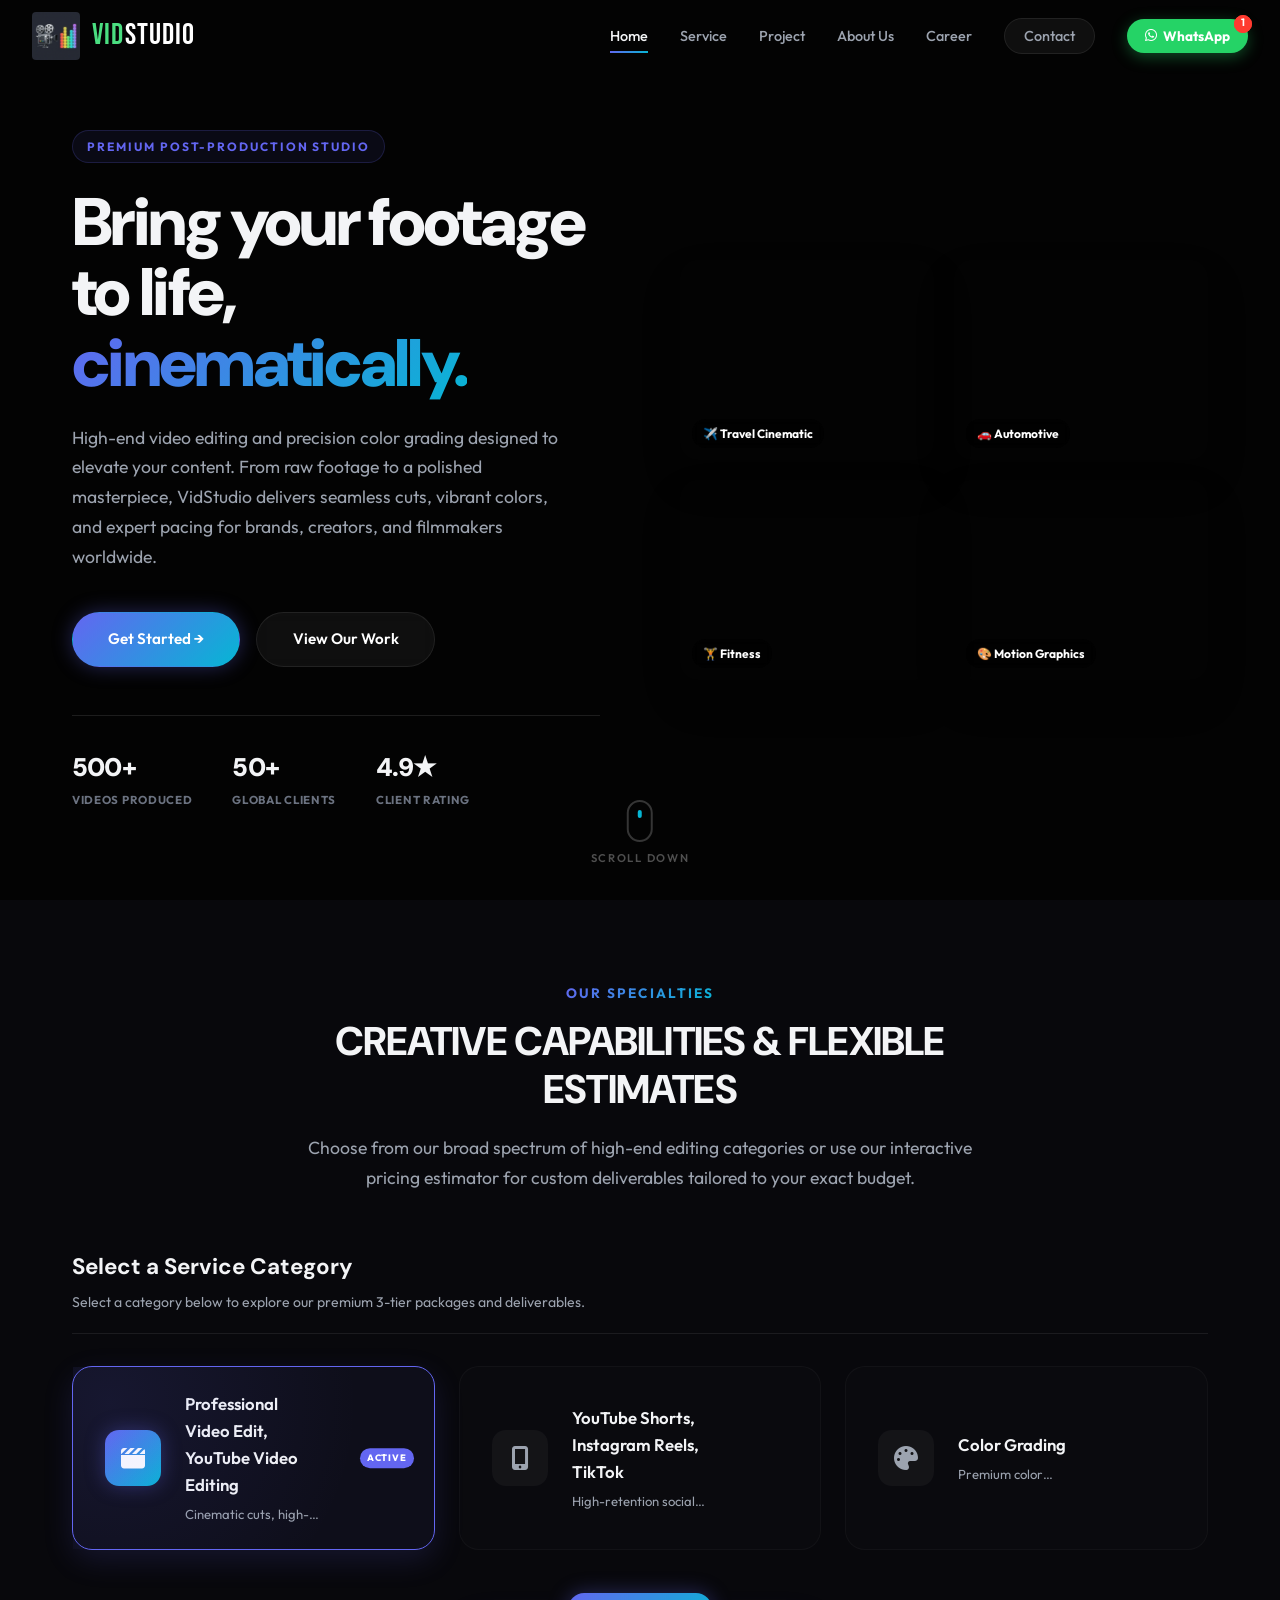
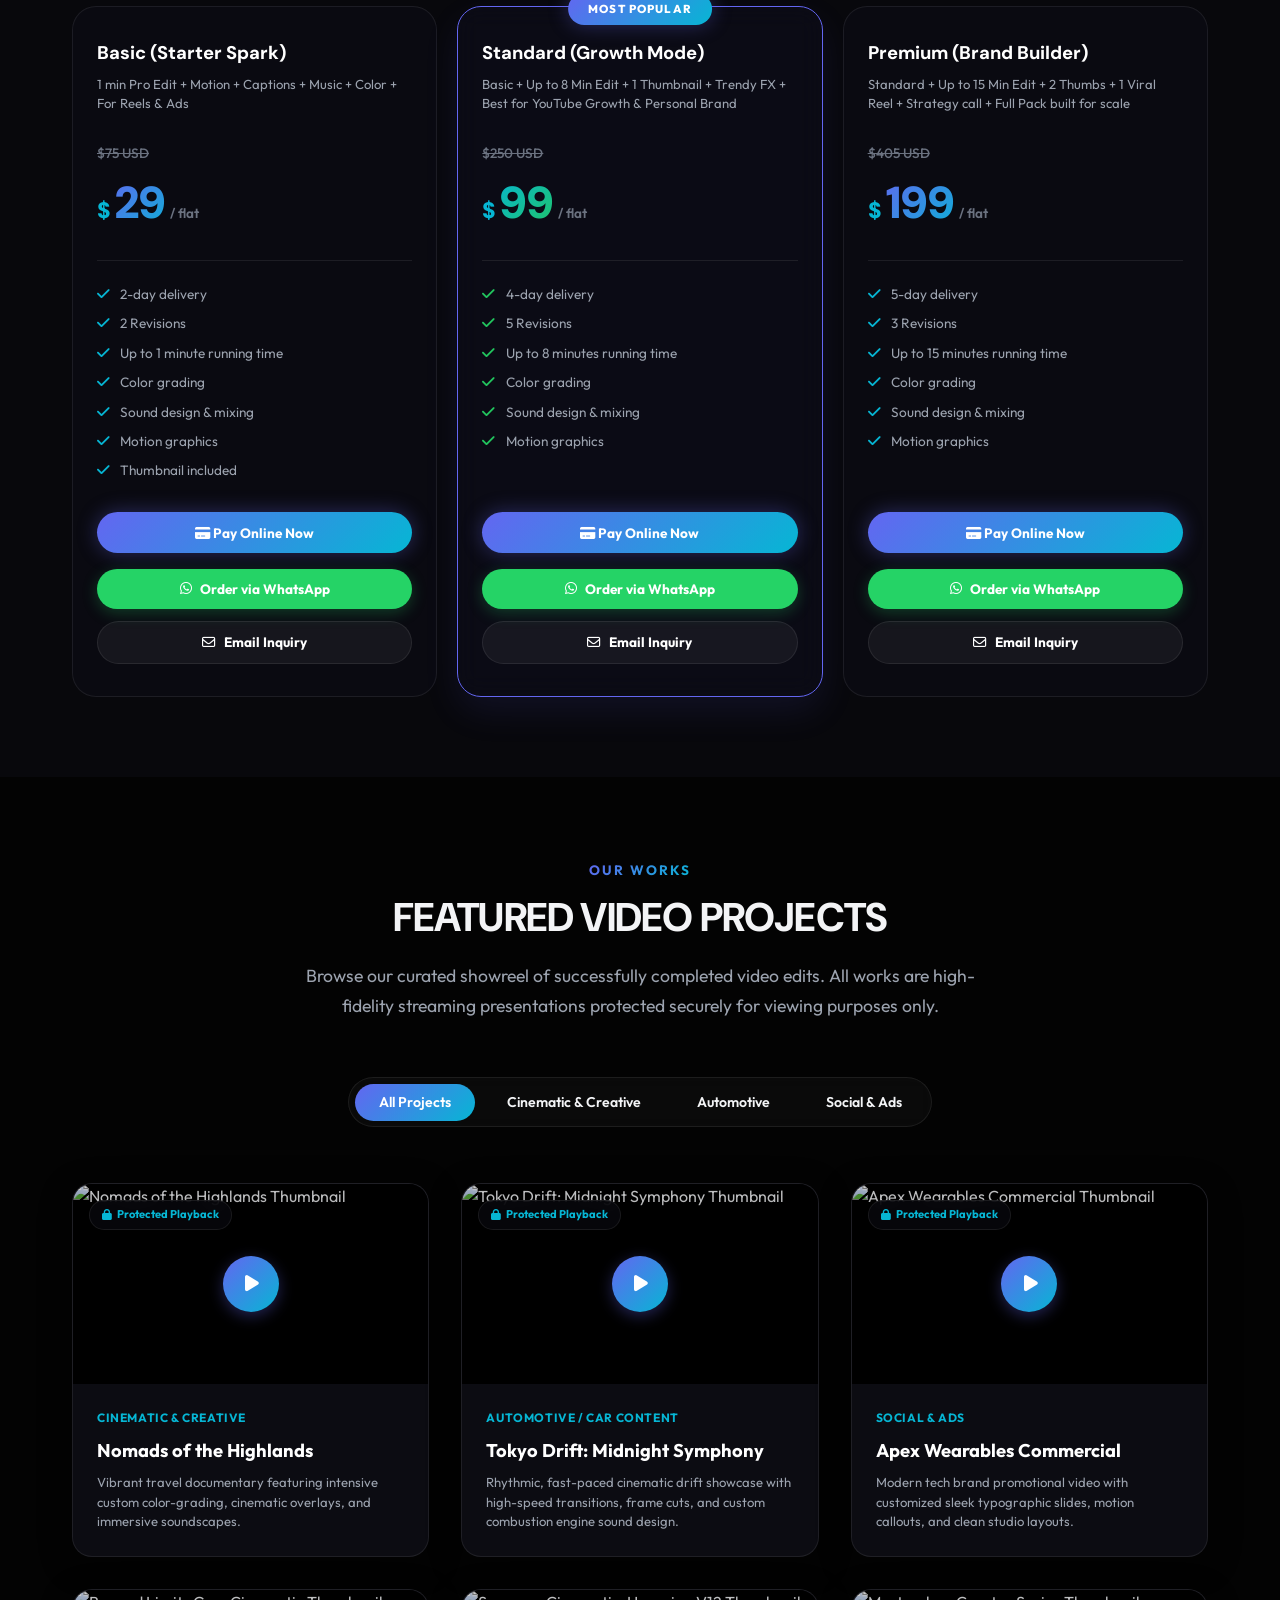
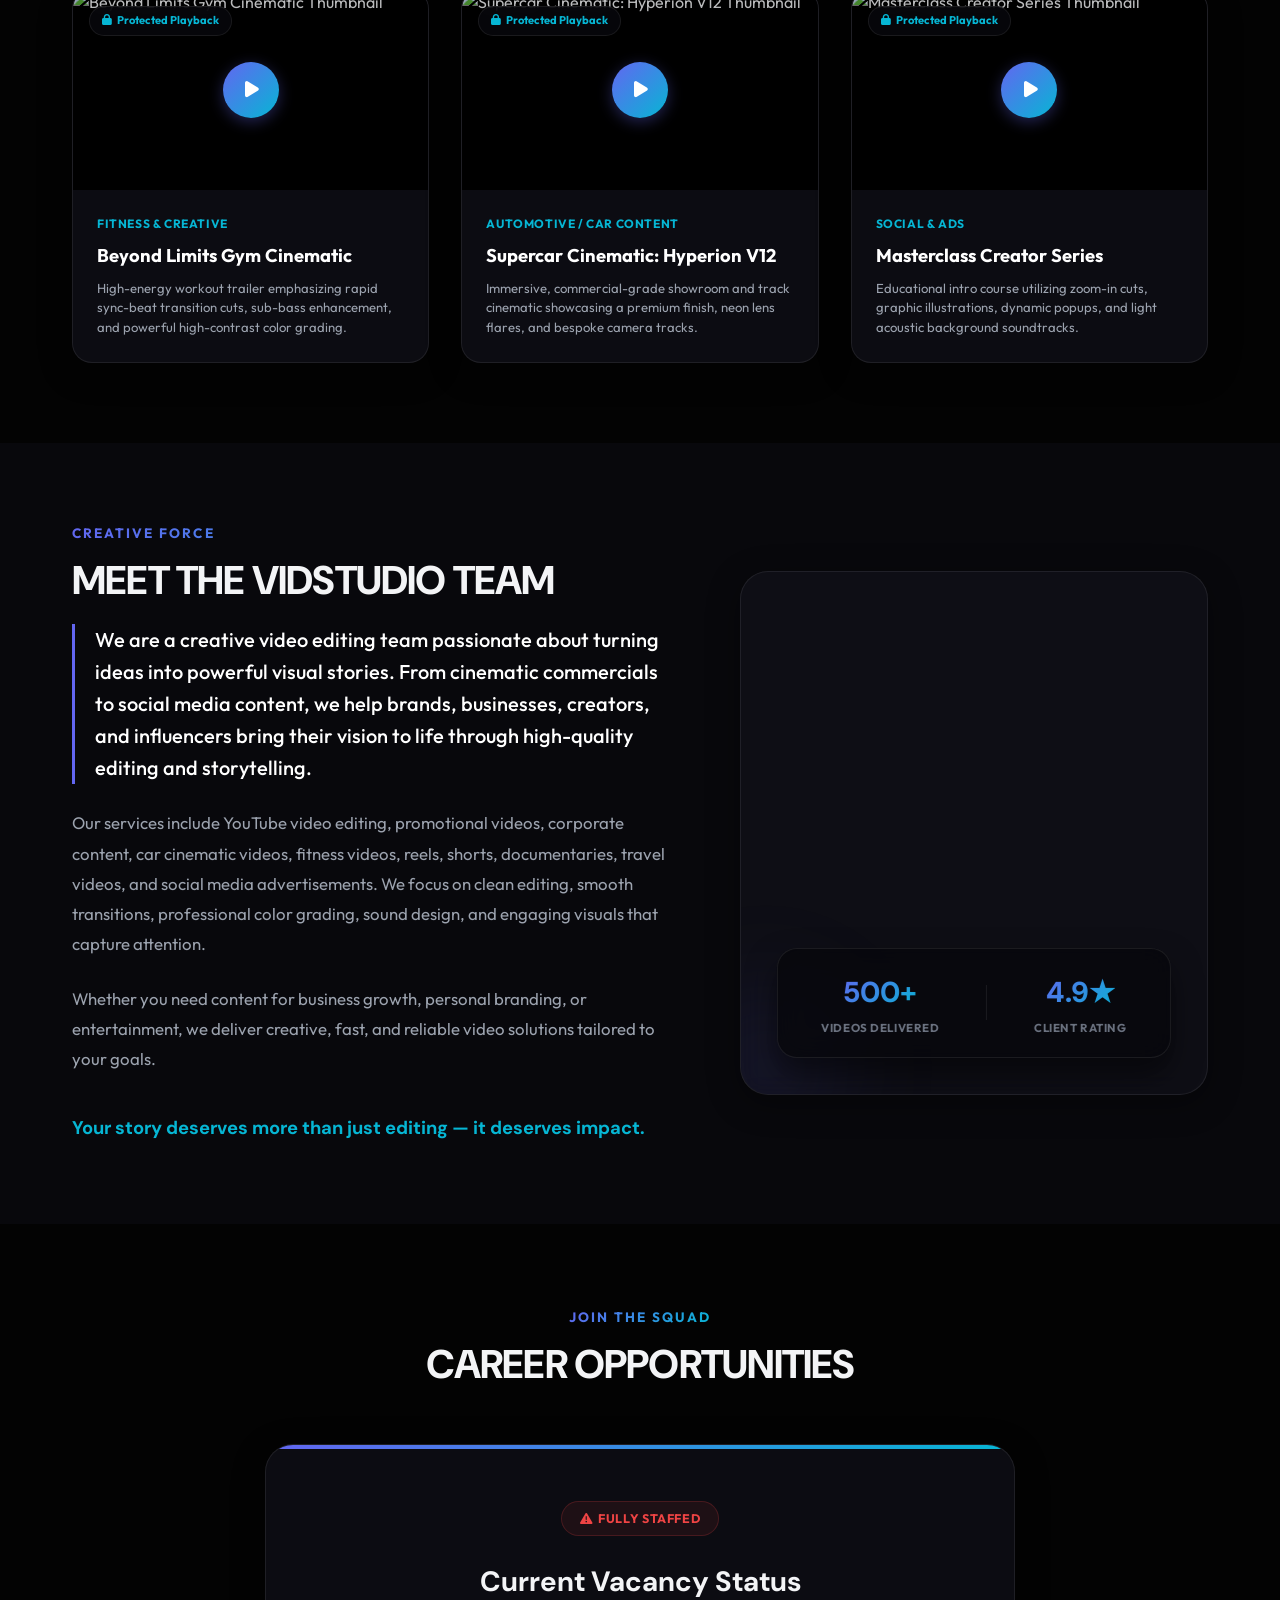
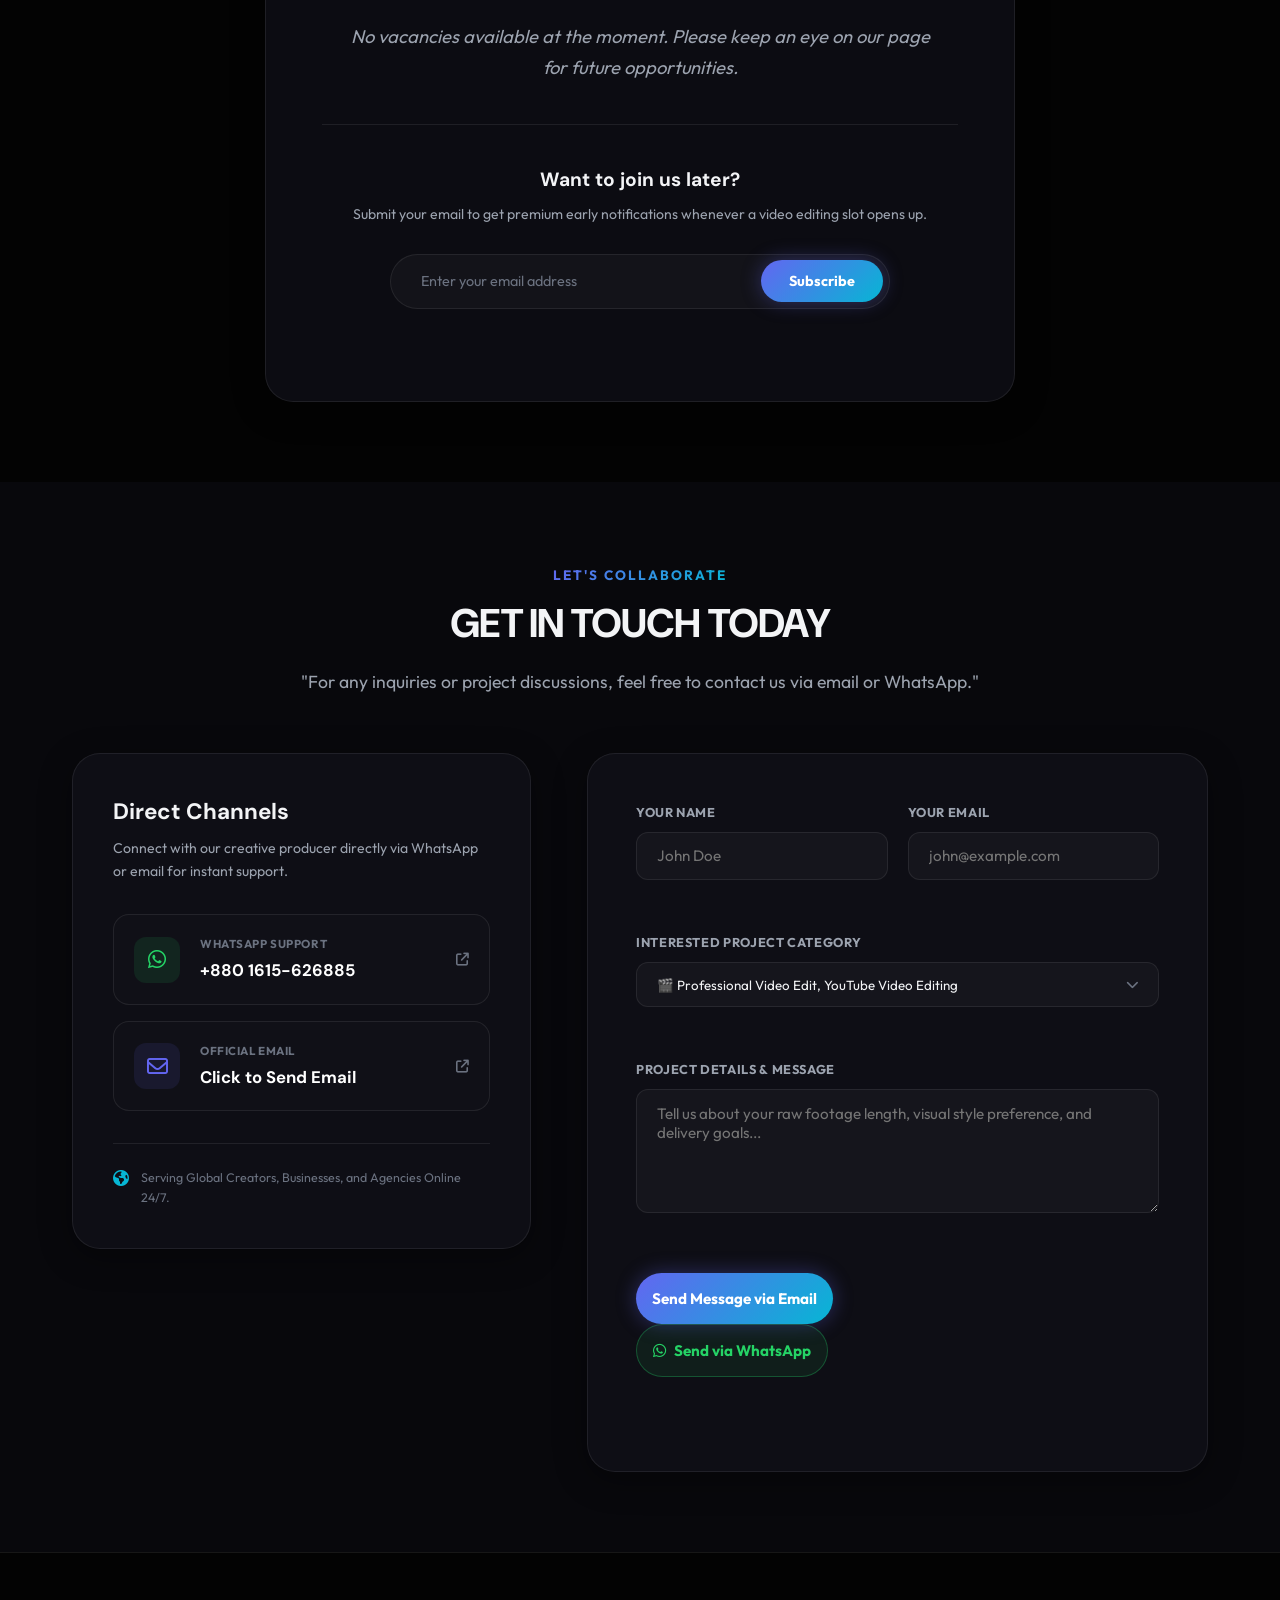
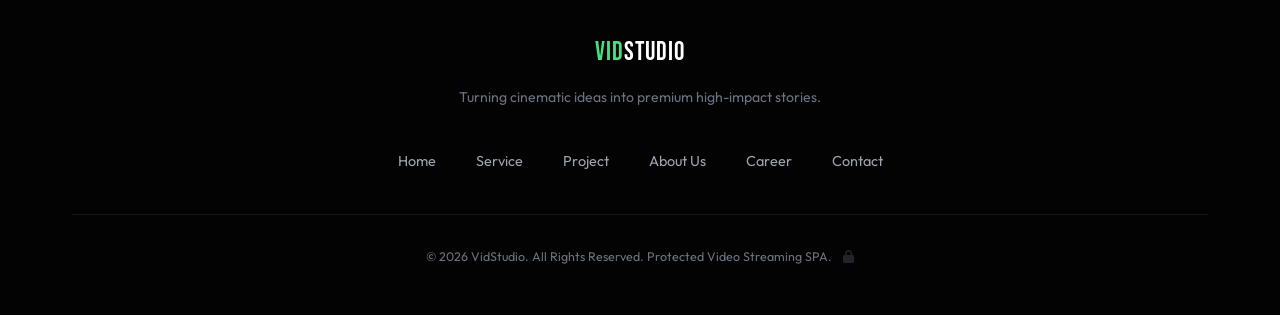
==== commit e3a3c4fe: "Integrate secure payment flow supporting Stripe/PayPal checkout links and fallback interactive card " ====
--- a/index.html
+++ b/index.html
@@ -427,6 +427,140 @@
     </div>
   </div>
 
+  <!-- Premium Payment Modal -->
+  <div class="secure-modal" id="paymentModal">
+    <div class="modal-backdrop"></div>
+    <div class="modal-dialog-container">
+      <div class="modal-box payment-modal-box">
+        <div class="modal-header">
+          <h3><i class="fa-solid fa-credit-card"></i> Secure Checkout</h3>
+          <button class="modal-close" id="paymentModalCloseBtn" aria-label="Close Payment Modal"><i class="fa-solid fa-xmark"></i></button>
+        </div>
+        
+        <div class="payment-modal-body">
+          <!-- Order Summary Badge -->
+          <div class="payment-order-summary">
+            <div class="summary-details">
+              <span class="summary-service-title" id="payServiceTitle">Professional Video Edit</span>
+              <h4 class="summary-package-title" id="payPackageTitle">Standard (Growth Mode)</h4>
+            </div>
+            <div class="summary-price">
+              <span class="summary-price-value" id="payPackagePrice">$99</span>
+              <span class="summary-price-term">USD</span>
+            </div>
+          </div>
+
+          <!-- Dynamic Virtual Credit Card Container -->
+          <div class="virtual-card-container" id="payCardContainer">
+            <div class="credit-card-inner" id="creditCard">
+              <!-- Card Front -->
+              <div class="card-face card-front">
+                <div class="card-glow-overlay"></div>
+                <div class="card-header-row">
+                  <div class="card-chip"></div>
+                  <div class="card-brand" id="cardBrandIcon"><i class="fa-brands fa-cc-visa"></i></div>
+                </div>
+                <div class="card-number-display" id="cardNumberDisplay">•••• •••• •••• ••••</div>
+                <div class="card-footer-row">
+                  <div class="card-holder-block">
+                    <span class="card-label">CARD HOLDER</span>
+                    <span class="card-value" id="cardHolderDisplay">YOUR NAME HERE</span>
+                  </div>
+                  <div class="card-expiry-block">
+                    <span class="card-label">EXPIRES</span>
+                    <span class="card-value" id="cardExpiryDisplay">MM/YY</span>
+                  </div>
+                </div>
+              </div>
+              <!-- Card Back -->
+              <div class="card-face card-back">
+                <div class="card-magnetic-strip"></div>
+                <div class="card-cvc-block">
+                  <span class="card-label">CVC</span>
+                  <div class="cvc-signature-strip">
+                    <span class="cvc-value-display" id="cardCvcDisplay">•••</span>
+                  </div>
+                </div>
+                <div class="card-back-brand"><i class="fa-solid fa-shield-halved"></i> VidStudio Secure Gateway</div>
+              </div>
+            </div>
+          </div>
+
+          <!-- Checkout Form -->
+          <form id="paymentForm" class="payment-inputs-form">
+            <div class="form-group">
+              <label for="payCardName">Cardholder Name</label>
+              <input type="text" id="payCardName" class="input-control" placeholder="John Doe" required autocomplete="cc-name">
+            </div>
+
+            <div class="form-group">
+              <label for="payCardNumber">Card Number</label>
+              <div class="input-icon-wrapper">
+                <input type="text" id="payCardNumber" class="input-control" placeholder="4000 1234 5678 9010" required autocomplete="cc-number" maxlength="19">
+                <i class="fa-solid fa-lock input-lock-icon"></i>
+              </div>
+            </div>
+
+            <div class="form-row">
+              <div class="form-group">
+                <label for="payCardExpiry">Expiration Date</label>
+                <input type="text" id="payCardExpiry" class="input-control" placeholder="MM/YY" required autocomplete="cc-exp" maxlength="5">
+              </div>
+              <div class="form-group">
+                <label for="payCardCvc">CVC</label>
+                <input type="text" id="payCardCvc" class="input-control" placeholder="123" required autocomplete="cc-csc" maxlength="4">
+              </div>
+            </div>
+
+            <div class="payment-security-notice">
+              <i class="fa-solid fa-shield-halved"></i>
+              <span>Your payment is secured with 256-bit SSL encryption. We never store your full card details.</span>
+            </div>
+
+            <button type="submit" class="btn-submit btn-pay-submit" id="completePaymentBtn">
+              <span class="btn-text">Pay <span id="payBtnAmount">$99.00</span></span>
+              <span class="spinner-icon hidden"><i class="fa-solid fa-circle-notch fa-spin"></i> Processing...</span>
+            </button>
+          </form>
+
+          <!-- Success Animation Screen (Hidden initially) -->
+          <div class="payment-success-screen hidden" id="paymentSuccessScreen">
+            <div class="success-icon-ring animate-pop">
+              <i class="fa-solid fa-check"></i>
+            </div>
+            <h3>Payment Successful!</h3>
+            <p>Thank you for choosing VidStudio. Your order invoice has been generated.</p>
+            
+            <div class="receipt-box">
+              <div class="receipt-row">
+                <span>Receipt Number:</span>
+                <strong id="receiptNum">VS-827463</strong>
+              </div>
+              <div class="receipt-row">
+                <span>Total Paid:</span>
+                <strong id="receiptAmount">$99.00 USD</strong>
+              </div>
+              <div class="receipt-row">
+                <span>Payment Method:</span>
+                <strong id="receiptCard">Visa ending in 4242</strong>
+              </div>
+            </div>
+
+            <div class="success-actions">
+              <button class="btn-package-whatsapp" id="successWhatsappBtn">
+                <i class="fa-brands fa-whatsapp"></i> WhatsApp Producer Receipt
+              </button>
+              <button class="btn-package-email" id="successCloseBtn">
+                Done &amp; Return
+              </button>
+            </div>
+          </div>
+
+        </div>
+      </div>
+    </div>
+  </div>
+
   <!-- ================= ABOUT US SECTION ================= -->
   <section id="about" class="section about-section">
     <div class="container">
--- a/style.css
+++ b/style.css
@@ -2682,3 +2682,412 @@
   100% { transform: scale(1); }
 }
 
+/* ==========================================================================
+   12. PREMIUM PAYMENT MODAL & INTERACTIVE CREDIT CARD
+   ========================================================================== */
+.payment-modal-box {
+  max-width: 460px !important;
+  width: 95%;
+  background: rgba(8, 8, 14, 0.95) !important;
+  border: 1px solid rgba(255, 255, 255, 0.1) !important;
+  backdrop-filter: blur(25px) !important;
+}
+
+.payment-modal-body {
+  margin-top: 1.5rem;
+  display: flex;
+  flex-direction: column;
+  gap: 1.5rem;
+}
+
+/* Order Summary Box */
+.payment-order-summary {
+  background: rgba(255, 255, 255, 0.03);
+  border: 1px solid rgba(255, 255, 255, 0.06);
+  border-radius: 16px;
+  padding: 1.25rem;
+  display: flex;
+  justify-content: space-between;
+  align-items: center;
+}
+
+.summary-details {
+  display: flex;
+  flex-direction: column;
+  gap: 0.2rem;
+}
+
+.summary-service-title {
+  font-size: 0.72rem;
+  font-weight: 700;
+  text-transform: uppercase;
+  color: var(--text-secondary);
+  letter-spacing: 0.05em;
+}
+
+.summary-package-title {
+  font-size: 1.05rem;
+  font-weight: 700;
+  color: #fff;
+}
+
+.summary-price {
+  text-align: right;
+  display: flex;
+  flex-direction: column;
+}
+
+.summary-price-value {
+  font-size: 1.75rem;
+  font-weight: 900;
+  color: var(--accent-cyan);
+  background: var(--accent-grad);
+  -webkit-background-clip: text;
+  -webkit-text-fill-color: transparent;
+}
+
+.summary-price-term {
+  font-size: 0.65rem;
+  font-weight: 600;
+  color: var(--text-muted);
+}
+
+/* Virtual Credit Card Container */
+.virtual-card-container {
+  width: 100%;
+  height: 200px;
+  perspective: 1000px;
+  margin-bottom: 0.5rem;
+}
+
+.credit-card-inner {
+  width: 100%;
+  height: 100%;
+  position: relative;
+  transform-style: preserve-3d;
+  transition: transform 0.6s cubic-bezier(0.4, 0, 0.2, 1);
+}
+
+.credit-card-inner.flipped {
+  transform: rotateY(180deg);
+}
+
+/* Card Faces */
+.card-face {
+  position: absolute;
+  top: 0;
+  left: 0;
+  width: 100%;
+  height: 100%;
+  backface-visibility: hidden;
+  border-radius: 20px;
+  padding: 1.75rem;
+  display: flex;
+  flex-direction: column;
+  justify-content: space-between;
+  box-shadow: 0 15px 35px rgba(0, 0, 0, 0.4);
+  overflow: hidden;
+}
+
+.card-front {
+  background: linear-gradient(135deg, rgba(99, 102, 241, 0.8) 0%, rgba(30, 27, 75, 0.9) 100%);
+  border: 1px solid rgba(255, 255, 255, 0.15);
+}
+
+.card-back {
+  background: linear-gradient(135deg, rgba(30, 27, 75, 0.95) 0%, rgba(8, 8, 14, 0.98) 100%);
+  border: 1px solid rgba(255, 255, 255, 0.08);
+  transform: rotateY(180deg);
+  padding: 1.5rem 0;
+  display: flex;
+  flex-direction: column;
+  justify-content: space-between;
+  align-items: stretch;
+}
+
+.card-glow-overlay {
+  position: absolute;
+  top: -20%;
+  left: -20%;
+  width: 140%;
+  height: 140%;
+  background: radial-gradient(circle at 30% 30%, rgba(255, 255, 255, 0.15) 0%, transparent 60%);
+  pointer-events: none;
+}
+
+/* Card Elements */
+.card-header-row {
+  display: flex;
+  justify-content: space-between;
+  align-items: center;
+}
+
+.card-chip {
+  width: 44px;
+  height: 32px;
+  background: linear-gradient(135deg, #f59e0b 0%, #d97706 100%);
+  border-radius: 6px;
+  position: relative;
+}
+
+.card-chip::after {
+  content: '';
+  position: absolute;
+  top: 10%;
+  left: 10%;
+  width: 80%;
+  height: 80%;
+  border: 1px solid rgba(255,255,255,0.25);
+  border-radius: 4px;
+}
+
+.card-brand {
+  font-size: 2.2rem;
+  color: #fff;
+  transition: all 0.3s ease;
+}
+
+.card-number-display {
+  font-family: 'Courier New', Courier, monospace;
+  font-size: 1.35rem;
+  letter-spacing: 0.12em;
+  color: #fff;
+  text-align: center;
+  word-spacing: 0.15em;
+  margin: 1.25rem 0;
+  text-shadow: 0 2px 4px rgba(0,0,0,0.3);
+}
+
+.card-footer-row {
+  display: flex;
+  justify-content: space-between;
+  align-items: flex-end;
+}
+
+.card-label {
+  font-size: 0.6rem;
+  color: rgba(255, 255, 255, 0.5);
+  text-transform: uppercase;
+  letter-spacing: 0.1em;
+  display: block;
+  margin-bottom: 0.25rem;
+}
+
+.card-value {
+  font-size: 0.85rem;
+  font-weight: 700;
+  color: #fff;
+  text-transform: uppercase;
+  letter-spacing: 0.05em;
+  display: block;
+}
+
+/* Card Back Details */
+.card-magnetic-strip {
+  width: 100%;
+  height: 40px;
+  background: #000;
+}
+
+.card-cvc-block {
+  padding: 0 1.75rem;
+  text-align: right;
+}
+
+.cvc-signature-strip {
+  width: 100%;
+  height: 36px;
+  background: rgba(255, 255, 255, 0.9);
+  border-radius: 4px;
+  display: flex;
+  justify-content: flex-end;
+  align-items: center;
+  padding-right: 0.75rem;
+}
+
+.cvc-value-display {
+  font-family: 'Courier New', Courier, monospace;
+  font-size: 1.1rem;
+  font-weight: 700;
+  font-style: italic;
+  color: #000;
+  letter-spacing: 0.1em;
+}
+
+.card-back-brand {
+  font-size: 0.65rem;
+  color: rgba(255, 255, 255, 0.3);
+  text-align: center;
+  display: flex;
+  align-items: center;
+  justify-content: center;
+  gap: 0.4rem;
+}
+
+/* Form Styles */
+.payment-inputs-form {
+  display: flex;
+  flex-direction: column;
+  gap: 1.25rem;
+  transition: all 0.3s ease;
+}
+
+.payment-inputs-form.hidden {
+  opacity: 0;
+  pointer-events: none;
+  display: none;
+}
+
+.input-icon-wrapper {
+  position: relative;
+}
+
+.input-icon-wrapper input {
+  padding-right: 2.75rem !important;
+}
+
+.input-lock-icon {
+  position: absolute;
+  right: 1.1rem;
+  top: 50%;
+  transform: translateY(-50%);
+  color: var(--text-muted);
+  font-size: 0.9rem;
+}
+
+.payment-security-notice {
+  display: flex;
+  gap: 0.6rem;
+  align-items: flex-start;
+  background: rgba(99, 102, 241, 0.05);
+  border: 1px solid rgba(99, 102, 241, 0.1);
+  border-radius: 12px;
+  padding: 0.85rem;
+}
+
+.payment-security-notice i {
+  color: var(--accent-indigo);
+  font-size: 1.1rem;
+  margin-top: 2px;
+}
+
+.payment-security-notice span {
+  font-size: 0.75rem;
+  line-height: 1.4;
+  color: var(--text-secondary);
+}
+
+.btn-pay-submit {
+  width: 100%;
+  padding: 1.1rem !important;
+  font-size: 1.05rem !important;
+}
+
+.btn-pay-submit .spinner-icon {
+  display: flex;
+  align-items: center;
+  justify-content: center;
+  gap: 0.5rem;
+}
+
+/* Success Screen Styles */
+.payment-success-screen {
+  text-align: center;
+  padding: 1.5rem 0.5rem;
+  display: flex;
+  flex-direction: column;
+  align-items: center;
+  animation: fadeInSuccess 0.5s ease-out forwards;
+}
+
+.payment-success-screen.hidden {
+  display: none;
+}
+
+.success-icon-ring {
+  width: 72px;
+  height: 72px;
+  border-radius: 50%;
+  background: rgba(34, 197, 94, 0.1);
+  border: 2px solid #22c55e;
+  color: #22c55e;
+  display: flex;
+  align-items: center;
+  justify-content: center;
+  font-size: 2.2rem;
+  margin-bottom: 1.5rem;
+  box-shadow: 0 0 25px rgba(34, 197, 94, 0.2);
+}
+
+.payment-success-screen h3 {
+  font-size: 1.5rem;
+  font-weight: 800;
+  color: #fff;
+  margin-bottom: 0.5rem;
+}
+
+.payment-success-screen p {
+  font-size: 0.88rem;
+  color: var(--text-secondary);
+  line-height: 1.5;
+  margin-bottom: 1.75rem;
+  max-width: 320px;
+}
+
+.receipt-box {
+  width: 100%;
+  background: rgba(255, 255, 255, 0.02);
+  border: 1px solid rgba(255, 255, 255, 0.05);
+  border-radius: 16px;
+  padding: 1.25rem;
+  margin-bottom: 2rem;
+  display: flex;
+  flex-direction: column;
+  gap: 0.85rem;
+  text-align: left;
+}
+
+.receipt-row {
+  display: flex;
+  justify-content: space-between;
+  align-items: center;
+  font-size: 0.85rem;
+  border-bottom: 1px dashed rgba(255, 255, 255, 0.06);
+  padding-bottom: 0.65rem;
+}
+
+.receipt-row:last-child {
+  border-bottom: none;
+  padding-bottom: 0;
+}
+
+.receipt-row span {
+  color: var(--text-muted);
+}
+
+.receipt-row strong {
+  color: #fff;
+  font-weight: 600;
+}
+
+.success-actions {
+  display: flex;
+  flex-direction: column;
+  gap: 0.75rem;
+  width: 100%;
+}
+
+.animate-pop {
+  animation: popUp 0.4s cubic-bezier(0.175, 0.885, 0.32, 1.275) forwards;
+}
+
+@keyframes popUp {
+  0% { transform: scale(0.6); opacity: 0; }
+  100% { transform: scale(1); opacity: 1; }
+}
+
+@keyframes fadeInSuccess {
+  0% { transform: translateY(10px); opacity: 0; }
+  100% { transform: translateY(0); opacity: 1; }
+}
+
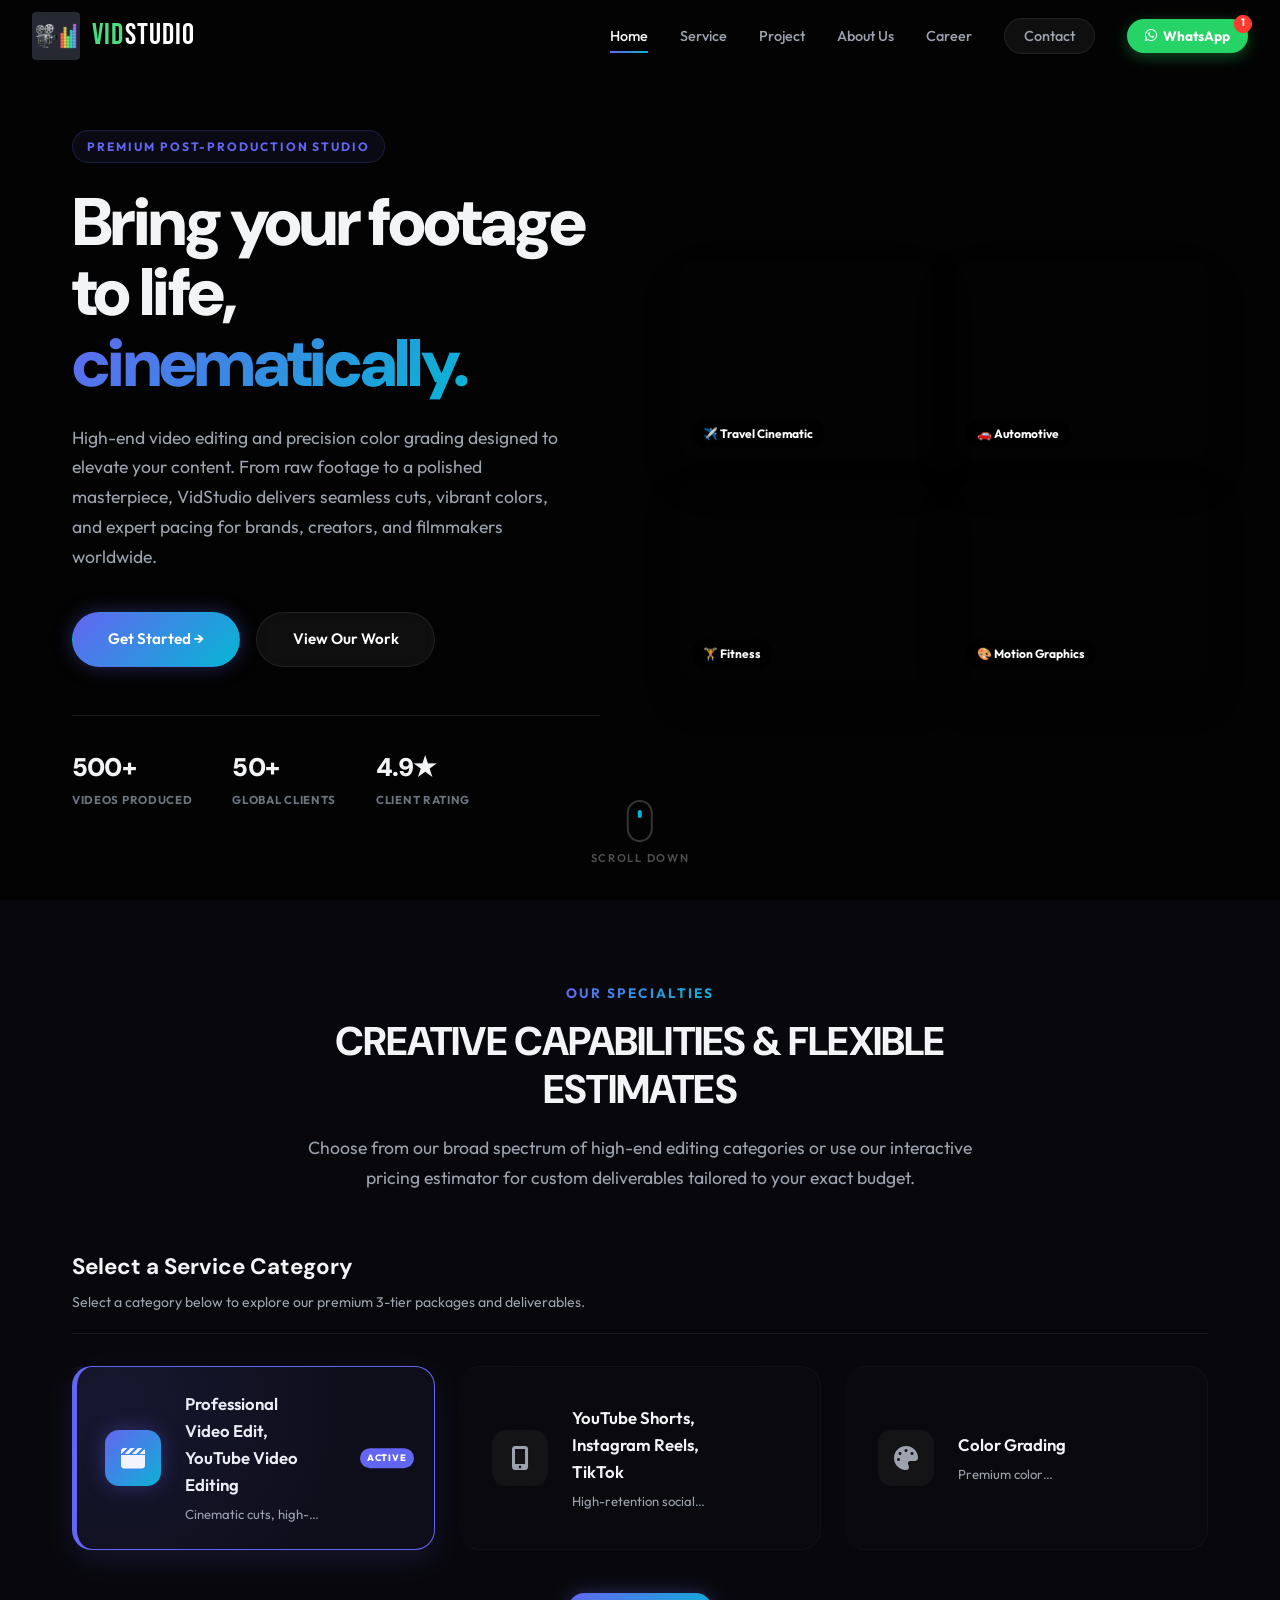
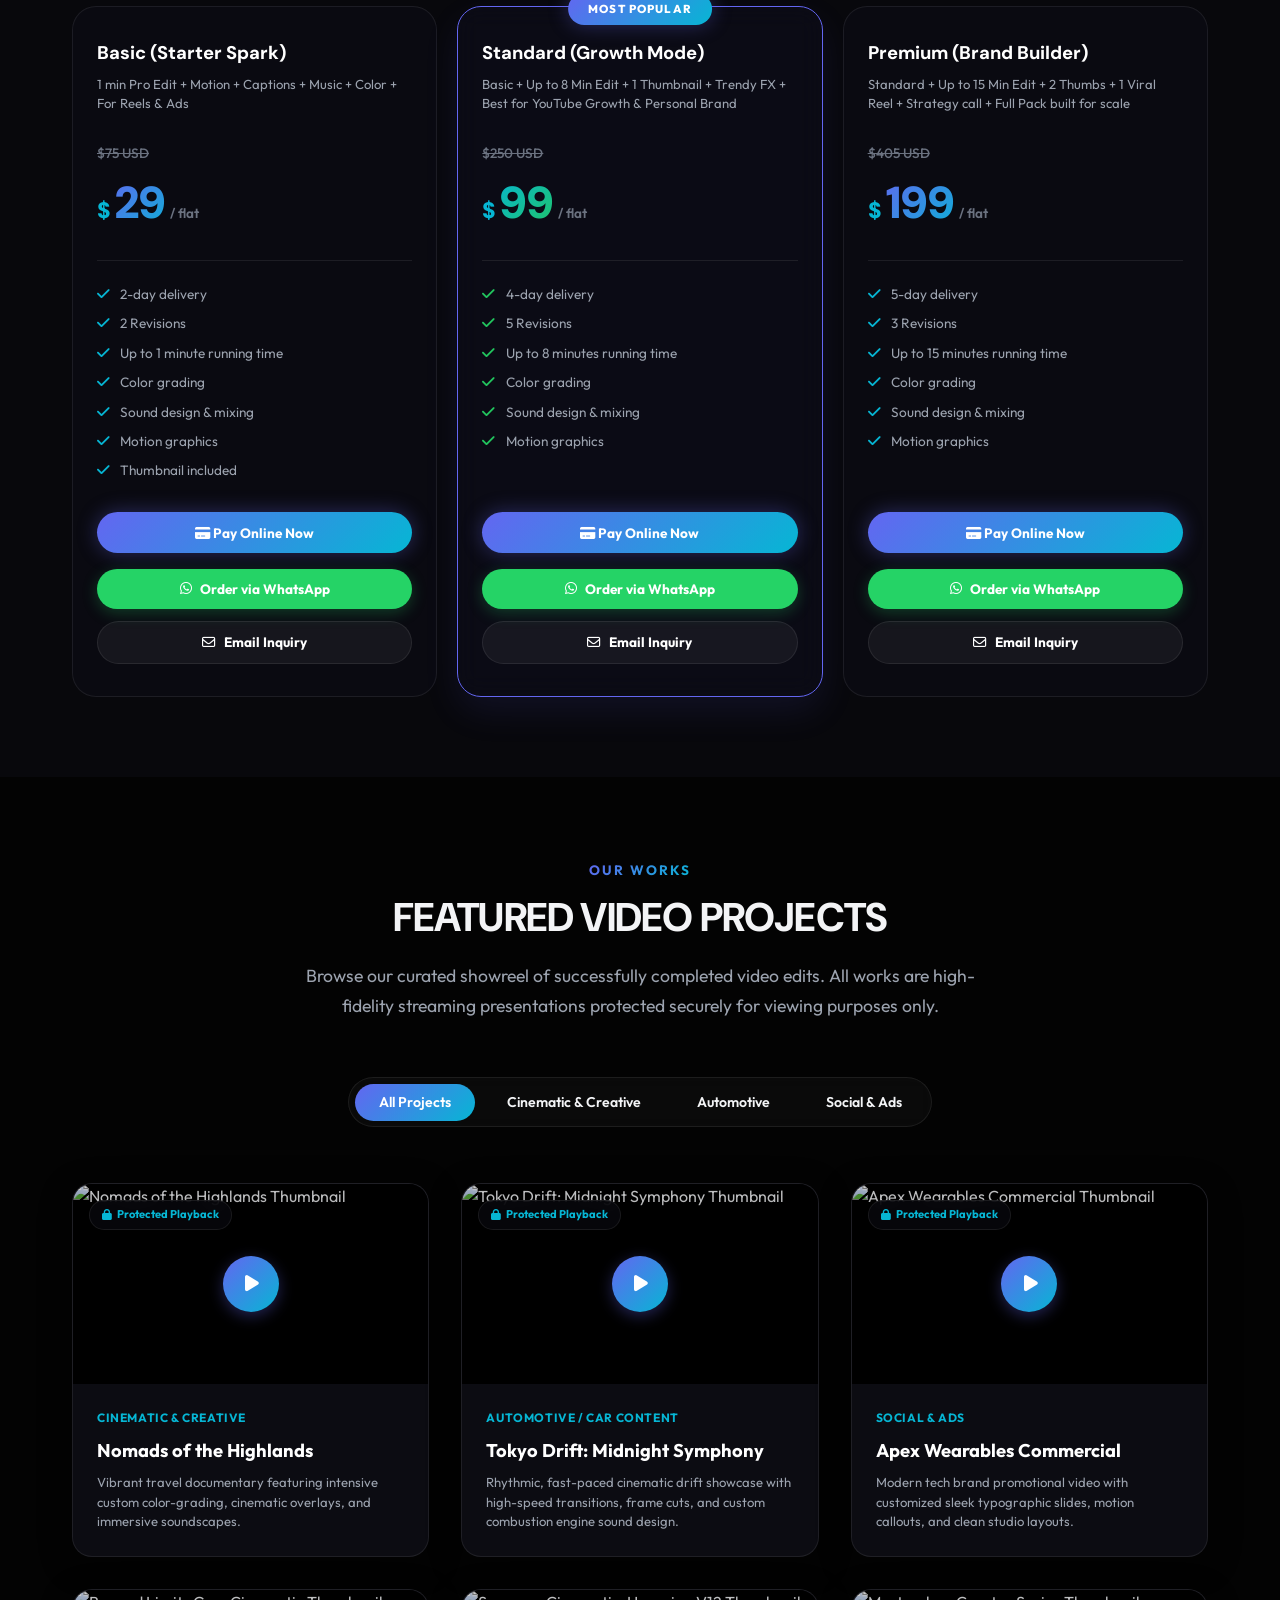
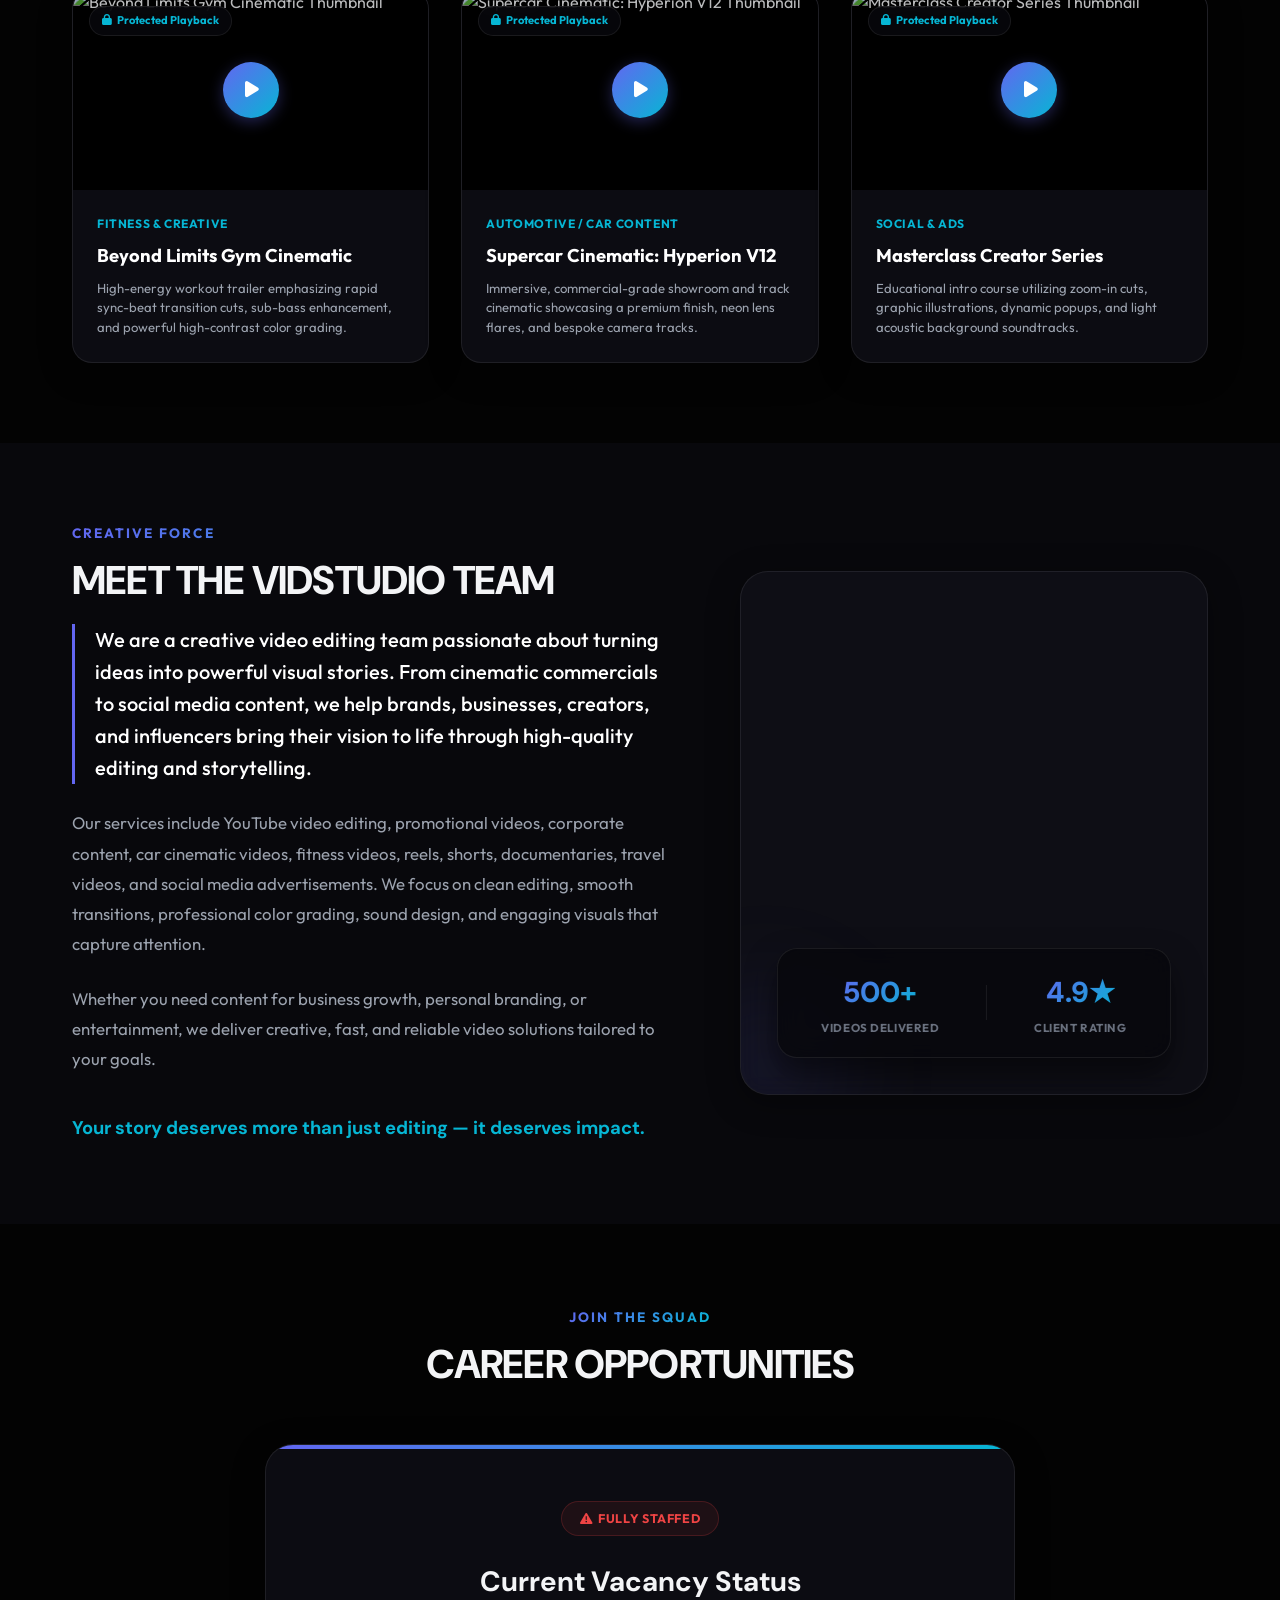
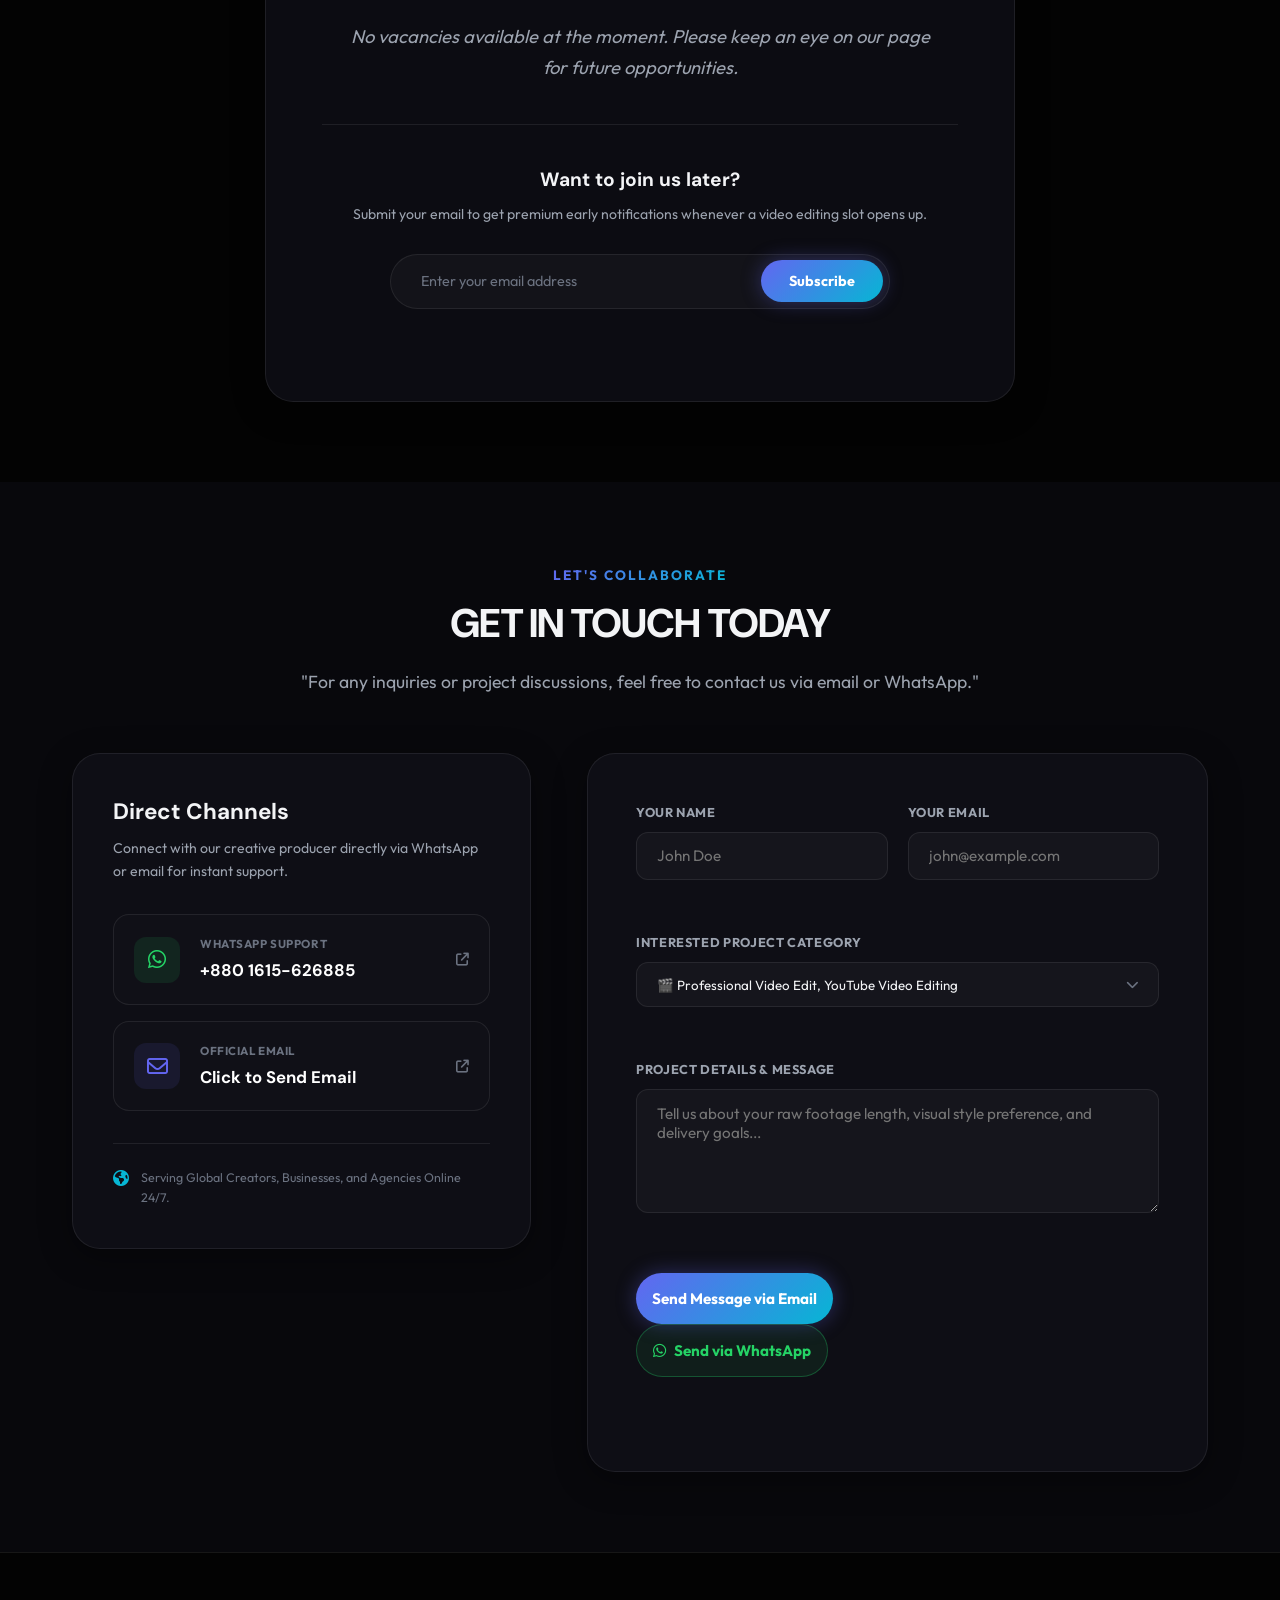
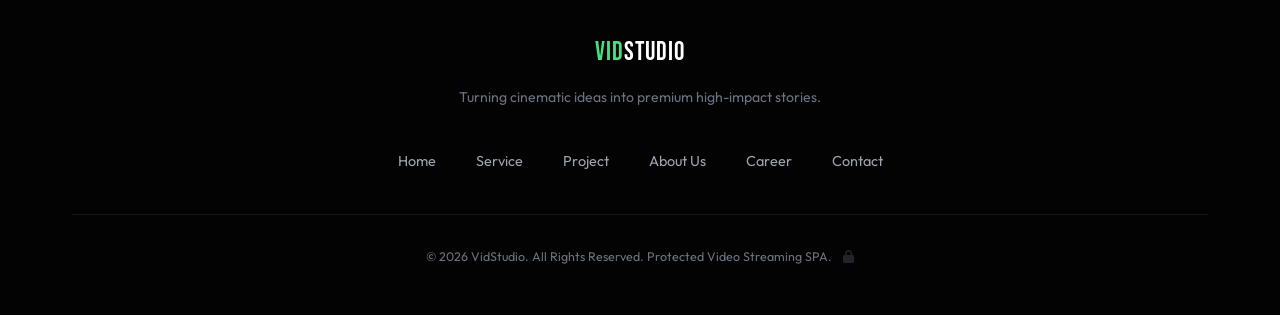
==== commit 4a5e5b22: "style: add side vertical indicator highlights to selected sidebar and category selector items" ====
--- a/index.html
+++ b/index.html
@@ -25,7 +25,7 @@
   <link rel="stylesheet" href="https://cdnjs.cloudflare.com/ajax/libs/font-awesome/6.4.0/css/all.min.css">
   
   <!-- Custom Stylesheet -->
-  <link rel="stylesheet" href="style.css?v=1.3">
+  <link rel="stylesheet" href="style.css?v=1.7">
 </head>
 <body>
 
--- a/style.css
+++ b/style.css
@@ -2198,9 +2198,10 @@
   display: flex;
   align-items: center;
   gap: 1.5rem;
-  padding: 1.5rem 2rem;
+  padding: 1.5rem 2rem 1.5rem 1.75rem !important;
   border-radius: 20px;
   border: 1px solid rgba(255, 255, 255, 0.03);
+  border-left: 5px solid transparent !important;
   background: rgba(255, 255, 255, 0.01);
   cursor: pointer;
   position: relative;
@@ -2223,6 +2224,7 @@
 .service-card-horizontal:hover {
   background: rgba(255, 255, 255, 0.03);
   border-color: rgba(255, 255, 255, 0.08);
+  border-left-color: rgba(99, 102, 241, 0.3) !important;
   transform: translateY(-4px);
 }
 
@@ -2233,6 +2235,7 @@
 .service-card-horizontal.active {
   background: rgba(99, 102, 241, 0.06);
   border-color: var(--accent-indigo);
+  border-left: 5px solid var(--accent-indigo) !important;
   box-shadow: 0 10px 30px rgba(99, 102, 241, 0.15);
 }
 
@@ -2686,39 +2689,71 @@
    12. PREMIUM PAYMENT MODAL & INTERACTIVE CREDIT CARD
    ========================================================================== */
 .payment-modal-box {
-  max-width: 460px !important;
-  width: 95%;
+  width: 12cm !important;
+  max-width: 12cm !important;
+  height: 19cm !important;
+  max-height: 19cm !important;
   background: rgba(8, 8, 14, 0.95) !important;
   border: 1px solid rgba(255, 255, 255, 0.1) !important;
   backdrop-filter: blur(25px) !important;
+  display: flex !important;
+  flex-direction: column !important;
+  overflow: hidden !important;
+  border-radius: 28px !important;
+}
+
+.payment-modal-box .modal-header {
+  padding: 0.85rem 1rem 0.4rem !important;
+  flex-shrink: 0;
+  border-bottom: 1px solid rgba(255, 255, 255, 0.05);
+}
+
+.payment-modal-box .modal-header h3 {
+  font-size: 1rem !important;
 }
 
 .payment-modal-body {
-  margin-top: 1.5rem;
+  flex: 1 !important;
+  overflow-y: auto !important;
+  padding: 1.25rem 1.5rem 1.5rem !important;
+  margin-top: 0 !important;
   display: flex;
   flex-direction: column;
-  gap: 1.5rem;
+  gap: 1.25rem;
+  /* Premium thin scrollbar */
+  scrollbar-width: thin;
+  scrollbar-color: rgba(255,255,255,0.1) transparent;
+}
+
+.payment-modal-body::-webkit-scrollbar {
+  width: 4px;
+}
+
+.payment-modal-body::-webkit-scrollbar-thumb {
+  background: rgba(255,255,255,0.15);
+  border-radius: 2px;
 }
 
 /* Order Summary Box */
 .payment-order-summary {
   background: rgba(255, 255, 255, 0.03);
   border: 1px solid rgba(255, 255, 255, 0.06);
-  border-radius: 16px;
-  padding: 1.25rem;
+  border-radius: 12px;
+  padding: 0.75rem;
   display: flex;
   justify-content: space-between;
   align-items: center;
+  flex-shrink: 0;
 }
 
 .summary-details {
   display: flex;
   flex-direction: column;
-  gap: 0.2rem;
+  gap: 0.1rem;
 }
 
 .summary-service-title {
-  font-size: 0.72rem;
+  font-size: 0.6rem;
   font-weight: 700;
   text-transform: uppercase;
   color: var(--text-secondary);
@@ -2726,9 +2761,13 @@
 }
 
 .summary-package-title {
-  font-size: 1.05rem;
-  font-weight: 700;
-  color: #fff;
+  font-size: 0.85rem;
+  font-weight: 700;
+  color: #fff;
+  white-space: nowrap;
+  overflow: hidden;
+  text-overflow: ellipsis;
+  max-width: 130px;
 }
 
 .summary-price {
@@ -2738,7 +2777,7 @@
 }
 
 .summary-price-value {
-  font-size: 1.75rem;
+  font-size: 1.25rem;
   font-weight: 900;
   color: var(--accent-cyan);
   background: var(--accent-grad);
@@ -2747,7 +2786,7 @@
 }
 
 .summary-price-term {
-  font-size: 0.65rem;
+  font-size: 0.55rem;
   font-weight: 600;
   color: var(--text-muted);
 }
@@ -2758,6 +2797,7 @@
   height: 200px;
   perspective: 1000px;
   margin-bottom: 0.5rem;
+  flex-shrink: 0;
 }
 
 .credit-card-inner {
@@ -2781,7 +2821,7 @@
   height: 100%;
   backface-visibility: hidden;
   border-radius: 20px;
-  padding: 1.75rem;
+  padding: 1.5rem 1.75rem !important;
   display: flex;
   flex-direction: column;
   justify-content: space-between;
@@ -2798,7 +2838,7 @@
   background: linear-gradient(135deg, rgba(30, 27, 75, 0.95) 0%, rgba(8, 8, 14, 0.98) 100%);
   border: 1px solid rgba(255, 255, 255, 0.08);
   transform: rotateY(180deg);
-  padding: 1.5rem 0;
+  padding: 0.75rem 0 !important;
   display: flex;
   flex-direction: column;
   justify-content: space-between;
@@ -2838,7 +2878,7 @@
   width: 80%;
   height: 80%;
   border: 1px solid rgba(255,255,255,0.25);
-  border-radius: 4px;
+  border-radius: 3px;
 }
 
 .card-brand {
@@ -2880,6 +2920,10 @@
   text-transform: uppercase;
   letter-spacing: 0.05em;
   display: block;
+  white-space: nowrap;
+  overflow: hidden;
+  text-overflow: ellipsis;
+  max-width: 200px;
 }
 
 /* Card Back Details */
@@ -2890,7 +2934,7 @@
 }
 
 .card-cvc-block {
-  padding: 0 1.75rem;
+  padding: 0 1rem;
   text-align: right;
 }
 
@@ -2915,13 +2959,13 @@
 }
 
 .card-back-brand {
-  font-size: 0.65rem;
+  font-size: 0.55rem;
   color: rgba(255, 255, 255, 0.3);
   text-align: center;
   display: flex;
   align-items: center;
   justify-content: center;
-  gap: 0.4rem;
+  gap: 0.3rem;
 }
 
 /* Form Styles */
@@ -2930,6 +2974,17 @@
   flex-direction: column;
   gap: 1.25rem;
   transition: all 0.3s ease;
+}
+
+.payment-inputs-form label {
+  font-size: 0.72rem !important;
+  margin-bottom: 0.35rem !important;
+}
+
+.payment-inputs-form input {
+  padding: 0.75rem 1rem !important;
+  font-size: 0.95rem !important;
+  border-radius: 12px !important;
 }
 
 .payment-inputs-form.hidden {
@@ -2943,37 +2998,37 @@
 }
 
 .input-icon-wrapper input {
-  padding-right: 2.75rem !important;
+  padding-right: 2.2rem !important;
 }
 
 .input-lock-icon {
   position: absolute;
-  right: 1.1rem;
+  right: 0.85rem;
   top: 50%;
   transform: translateY(-50%);
   color: var(--text-muted);
-  font-size: 0.9rem;
+  font-size: 0.8rem;
 }
 
 .payment-security-notice {
   display: flex;
-  gap: 0.6rem;
+  gap: 0.4rem;
   align-items: flex-start;
   background: rgba(99, 102, 241, 0.05);
   border: 1px solid rgba(99, 102, 241, 0.1);
-  border-radius: 12px;
-  padding: 0.85rem;
+  border-radius: 8px;
+  padding: 0.6rem;
 }
 
 .payment-security-notice i {
   color: var(--accent-indigo);
-  font-size: 1.1rem;
-  margin-top: 2px;
+  font-size: 0.95rem;
+  margin-top: 1px;
 }
 
 .payment-security-notice span {
-  font-size: 0.75rem;
-  line-height: 1.4;
+  font-size: 0.68rem;
+  line-height: 1.35;
   color: var(--text-secondary);
 }
 
@@ -2981,13 +3036,14 @@
   width: 100%;
   padding: 1.1rem !important;
   font-size: 1.05rem !important;
+  border-radius: 30px !important;
 }
 
 .btn-pay-submit .spinner-icon {
   display: flex;
   align-items: center;
   justify-content: center;
-  gap: 0.5rem;
+  gap: 0.4rem;
 }
 
 /* Success Screen Styles */
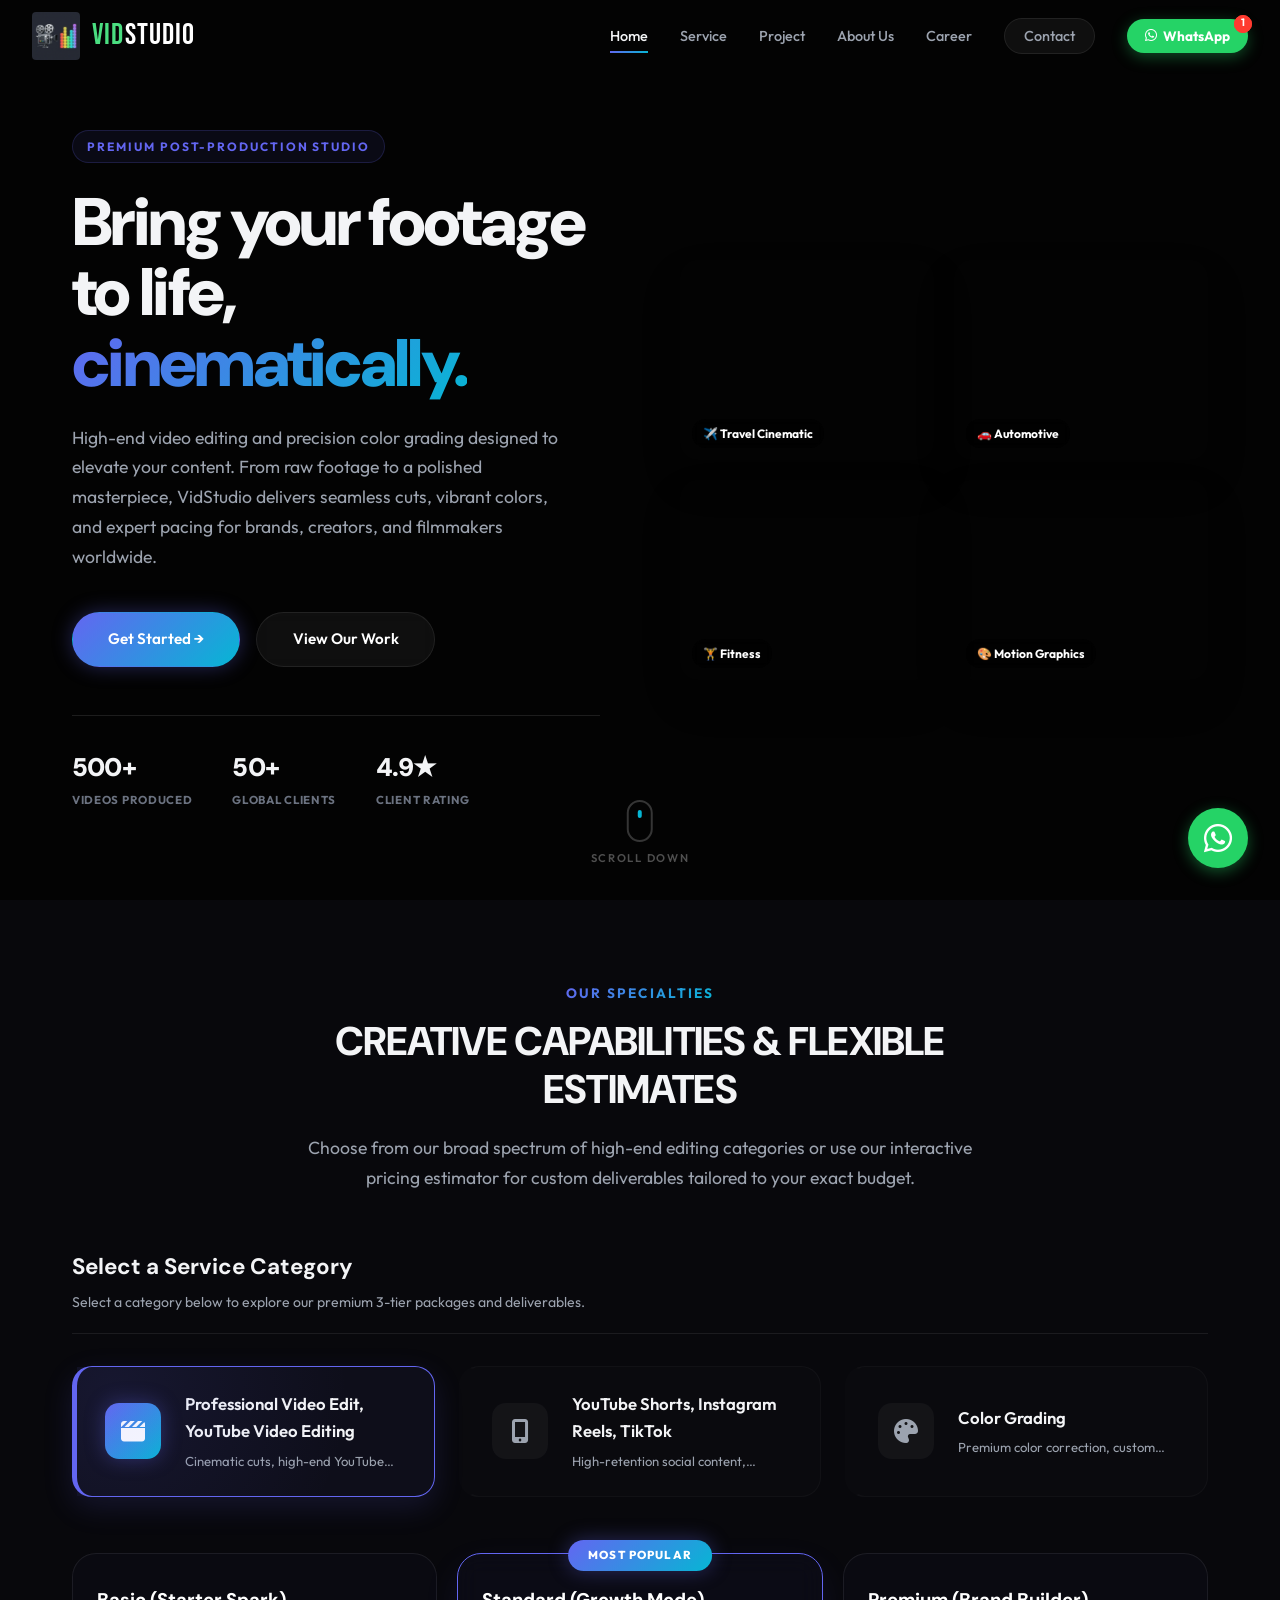
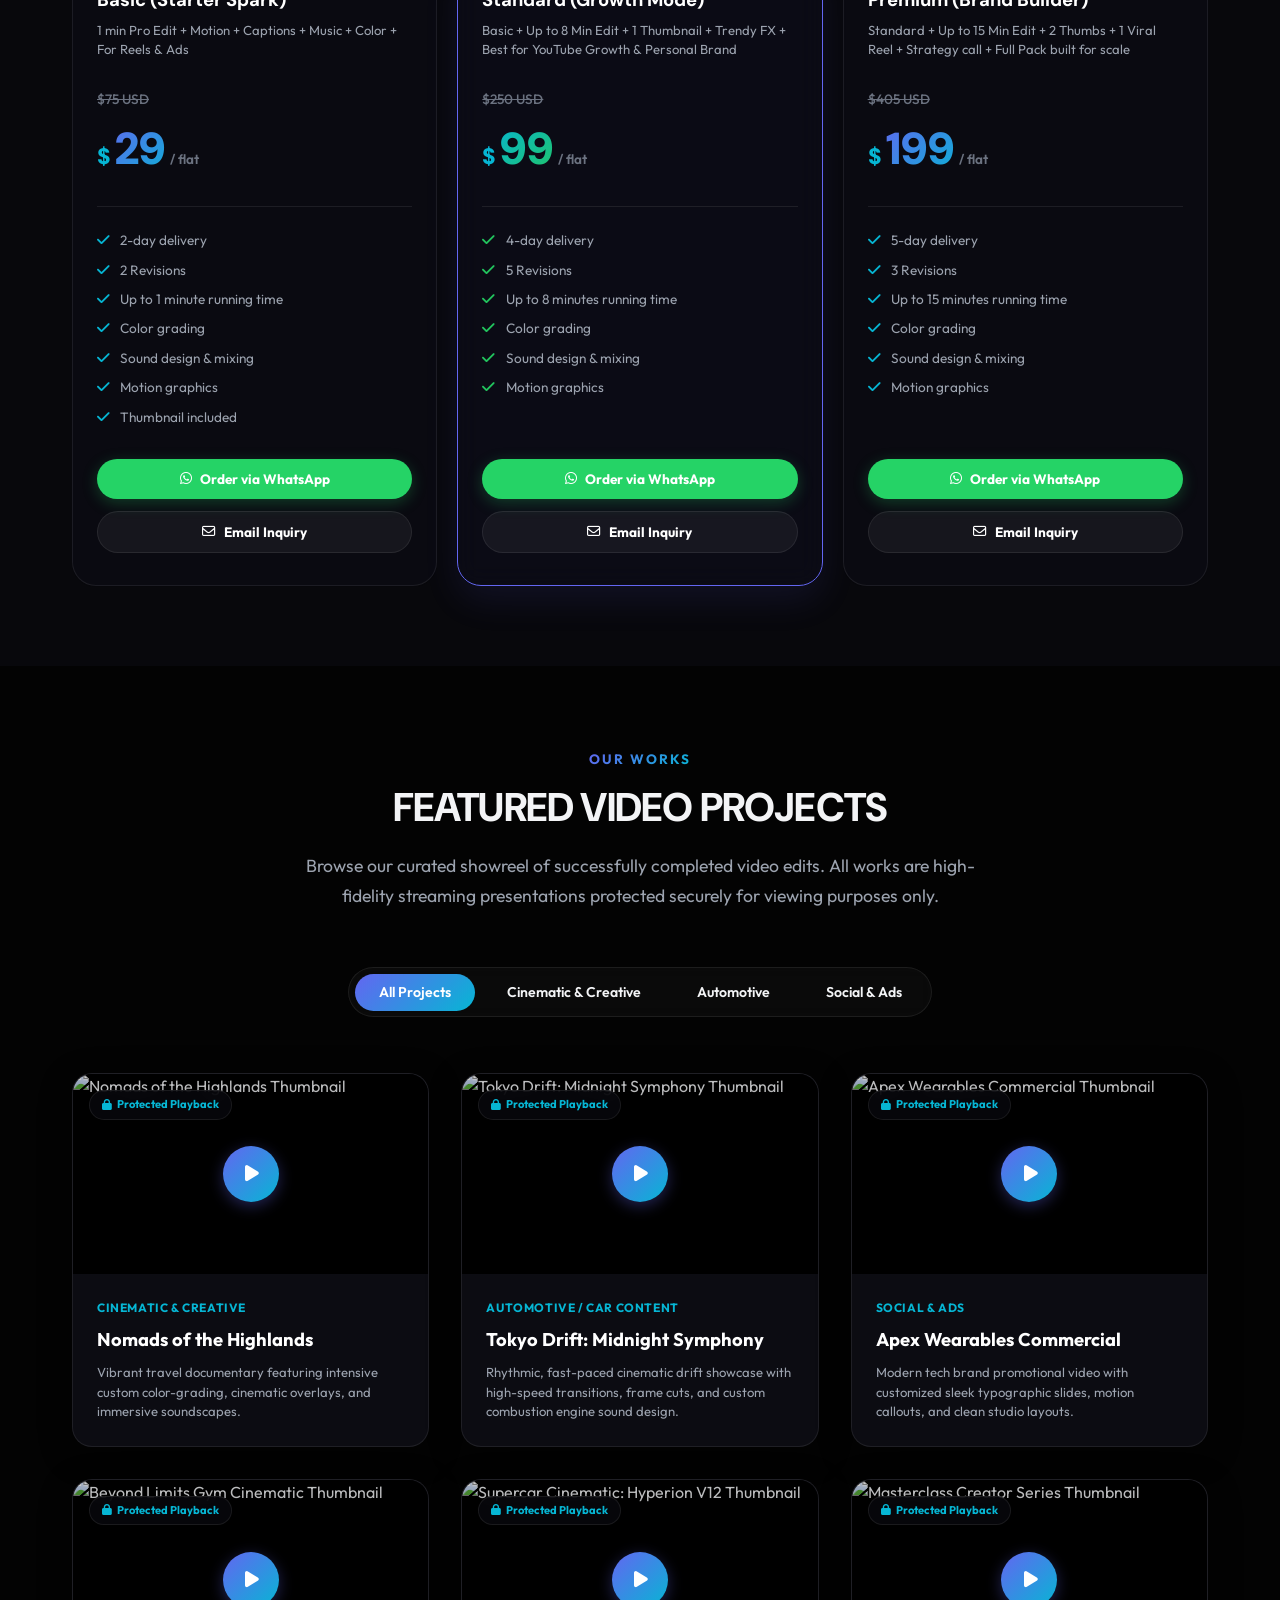
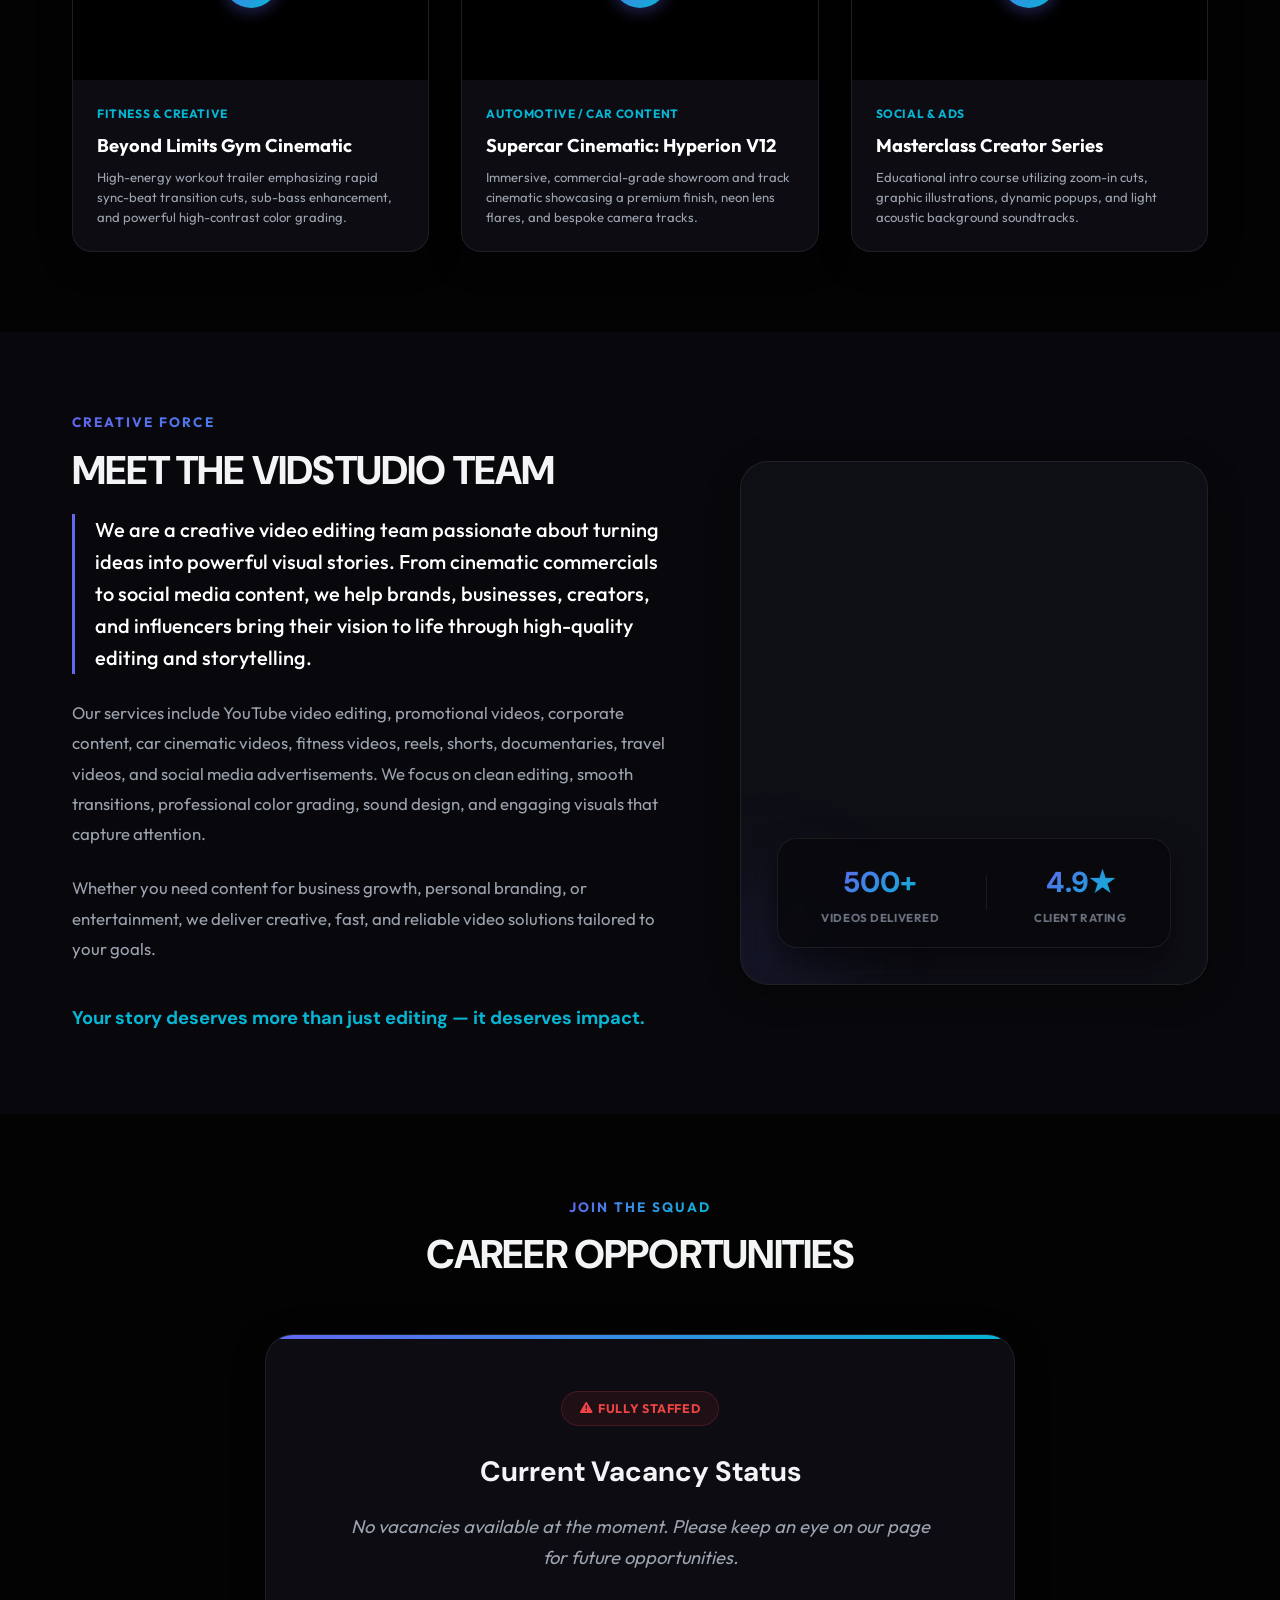
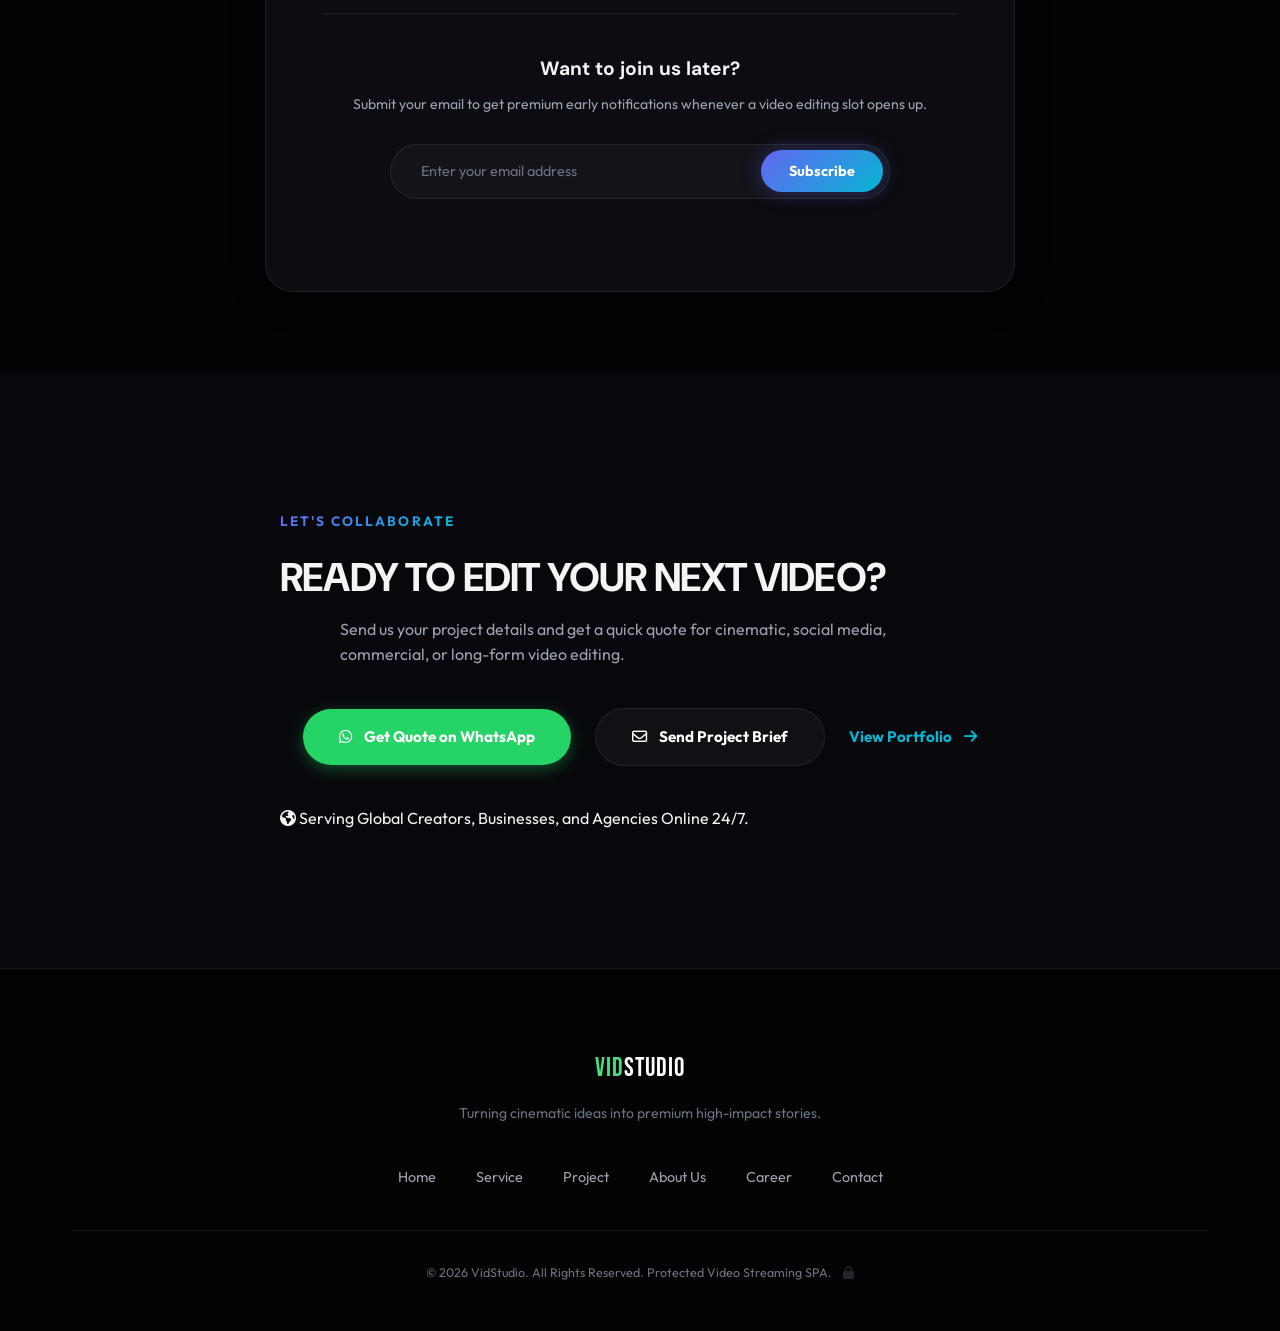
==== commit d39c9421: "Update service category selectors and redesign contact/CTA section with sticky WhatsApp button" ====
--- a/index.html
+++ b/index.html
@@ -217,7 +217,6 @@
                 <h4>Professional Video Edit, YouTube Video Editing</h4>
                 <p>Cinematic cuts, high-end YouTube edits, personal branding, corporate promos, and full scale storytelling.</p>
               </div>
-              <span class="active-badge">Active</span>
             </div>
             
             <div class="service-card-horizontal" data-category="social_shorts" id="catSocial">
@@ -226,7 +225,6 @@
                 <h4>YouTube Shorts, Instagram Reels, TikTok</h4>
                 <p>High-retention social content, custom hooks, dynamic overlays, subtitles, and viral video formats.</p>
               </div>
-              <span class="active-badge">Active</span>
             </div>
 
             <div class="service-card-horizontal" data-category="color_grading" id="catColorGrading">
@@ -235,7 +233,6 @@
                 <h4>Color Grading</h4>
                 <p>Premium color correction, custom LUT design, shot matching, cinematic grading, and visual enhancement.</p>
               </div>
-              <span class="active-badge">Active</span>
             </div>
           </div>
         </div>
@@ -645,87 +642,26 @@
   <!-- ================= CONTACT SECTION ================= -->
   <section id="contact" class="section contact-section">
     <div class="container">
-      <div class="section-header text-center">
+      <div class="glass-card-contact text-center contact-cta-container">
         <span class="section-subtitle">LET'S COLLABORATE</span>
-        <h2 class="section-title">GET IN TOUCH TODAY</h2>
-        <p class="section-desc">"For any inquiries or project discussions, feel free to contact us via email or WhatsApp."</p>
-      </div>
-
-      <div class="contact-grid">
-        <!-- Contact Information Block -->
-        <div class="contact-info-panel">
-          <div class="glass-card-contact">
-            <h3>Direct Channels</h3>
-            <p>Connect with our creative producer directly via WhatsApp or email for instant support.</p>
-            
-            <div class="channel-list">
-              <!-- WhatsApp Channel -->
-              <a href="https://wa.me/8801615626885" target="_blank" class="channel-card whatsapp-channel" id="contactWhatsAppLink">
-                <div class="channel-icon"><i class="fa-brands fa-whatsapp"></i></div>
-                <div class="channel-info">
-                  <span class="channel-lbl">WhatsApp Support</span>
-                  <span class="channel-val" id="contactWhatsAppValue">+880 1615-626885</span>
-                </div>
-                <span class="action-arrow"><i class="fa-solid fa-arrow-up-right-from-square"></i></span>
-              </a>
-
-              <!-- Email Channel - email address hidden, only shows as clickable button -->
-              <a href="mailto:arrizvy@gmail.com" class="channel-card email-channel" id="contactEmailLink">
-                <div class="channel-icon"><i class="fa-regular fa-envelope"></i></div>
-                <div class="channel-info">
-                  <span class="channel-lbl">Official Email</span>
-                  <span class="channel-val">Click to Send Email</span>
-                </div>
-                <span class="action-arrow"><i class="fa-solid fa-arrow-up-right-from-square"></i></span>
-              </a>
-            </div>
-            
-            <div class="location-stamp">
-              <i class="fa-solid fa-earth-americas"></i>
-              <span>Serving Global Creators, Businesses, and Agencies Online 24/7.</span>
-            </div>
-          </div>
-        </div>
-
-        <!-- Contact Message Form -->
-        <div class="contact-form-panel">
-          <form id="contactForm" class="contact-inputs-form">
-            <div class="form-row">
-              <div class="form-group">
-                <label for="contactName">Your Name</label>
-                <input type="text" id="contactName" placeholder="John Doe" required>
-              </div>
-              <div class="form-group">
-                <label for="contactEmail">Your Email</label>
-                <input type="email" id="contactEmail" placeholder="john@example.com" required>
-              </div>
-            </div>
-
-            <div class="form-group">
-              <label for="contactService">Interested Project Category</label>
-              <div class="select-wrapper">
-                <select id="contactService" class="custom-select">
-                  <option value="Professional Video Edit & YouTube Video Editing" selected>🎬 Professional Video Edit, YouTube Video Editing</option>
-                  <option value="YouTube Shorts, Instagram Reels, TikTok">📱 YouTube Shorts, Instagram Reels, TikTok</option>
-                  <option value="Color Grading">🎨 Color Grading Service</option>
-                </select>
-              </div>
-            </div>
-
-            <div class="form-group">
-              <label for="contactMessage">Project Details &amp; Message</label>
-              <textarea id="contactMessage" rows="5" placeholder="Tell us about your raw footage length, visual style preference, and delivery goals..." required></textarea>
-            </div>
-
-            <div class="form-actions">
-              <button type="submit" class="btn-submit" id="submitFormBtn">Send Message via Email</button>
-              <button type="button" class="btn-whatsapp-direct" id="submitWhatsappDirectBtn">
-                <i class="fa-brands fa-whatsapp"></i> Send via WhatsApp
-              </button>
-            </div>
-            
-            <div id="contactFormStatus" class="form-status-alert"></div>
-          </form>
+        <h2 class="section-title">Ready to Edit Your Next Video?</h2>
+        <p class="section-desc">Send us your project details and get a quick quote for cinematic, social media, commercial, or long-form video editing.</p>
+        
+        <div class="cta-buttons-group">
+          <a href="#" target="_blank" class="btn-cta btn-cta-whatsapp" id="ctaWhatsApp">
+            <i class="fa-brands fa-whatsapp"></i> Get Quote on WhatsApp
+          </a>
+          <a href="#" class="btn-cta btn-cta-email" id="ctaEmail">
+            <i class="fa-regular fa-envelope"></i> Send Project Brief
+          </a>
+          <a href="#project" class="btn-cta btn-cta-portfolio">
+            View Portfolio <i class="fa-solid fa-arrow-right"></i>
+          </a>
+        </div>
+        
+        <div class="location-stamp justify-center">
+          <i class="fa-solid fa-earth-americas"></i>
+          <span>Serving Global Creators, Businesses, and Agencies Online 24/7.</span>
         </div>
       </div>
     </div>
@@ -756,6 +692,11 @@
     </div>
   </footer>
 
+  <!-- Sticky WhatsApp Button -->
+  <a href="#" target="_blank" class="sticky-whatsapp-btn" id="stickyWhatsApp" aria-label="Contact on WhatsApp">
+    <i class="fa-brands fa-whatsapp"></i>
+  </a>
+
   <!-- YouTube IFrame API Script Loader -->
   <script src="https://www.youtube.com/iframe_api"></script>
   
--- a/style.css
+++ b/style.css
@@ -1869,244 +1869,147 @@
   background-color: var(--bg-darker);
 }
 
-.contact-grid {
-  display: grid;
-  grid-template-columns: 0.85fr 1.15fr;
-  gap: 3.5rem;
-  align-items: flex-start;
-}
-
-/* Info Deck channels */
-.contact-info-panel {
-  position: sticky;
-  top: calc(var(--header-height) + 20px);
-}
-
-.glass-card-contact {
-  background: var(--bg-card);
-  border: 1px solid var(--glass-border);
-  border-radius: 28px;
-  padding: 2.5rem;
-  backdrop-filter: blur(12px);
-  box-shadow: var(--glass-shadow);
-}
-.glass-card-contact h3 {
-  font-family: var(--font-heading);
-  font-size: 1.4rem;
-  font-weight: 700;
-  margin-bottom: 0.5rem;
-}
-.glass-card-contact p {
-  font-size: 0.88rem;
+.contact-cta-container {
+  max-width: 800px;
+  margin: 0 auto;
+  padding: 3.5rem 2.5rem;
+}
+
+.contact-cta-container .section-title {
+  margin-top: 0.5rem;
+  margin-bottom: 1rem;
+}
+
+.contact-cta-container .section-desc {
+  max-width: 600px;
+  margin: 0 auto 2.5rem auto;
+  font-size: 1rem;
+  line-height: 1.6;
   color: var(--text-secondary);
-  margin-bottom: 2rem;
-  line-height: 1.6;
-}
-
-.channel-list {
-  display: flex;
-  flex-direction: column;
-  gap: 1rem;
-  margin-bottom: 2rem;
-}
-
-.channel-card {
-  display: flex;
-  align-items: center;
-  gap: 1.25rem;
-  padding: 1.25rem;
-  border-radius: 16px;
-  border: 1px solid var(--glass-border);
-  background: rgba(255,255,255,0.01);
-  transition: var(--transition-smooth);
-}
-.channel-card:hover {
-  transform: translateY(-3px);
-  border-color: rgba(255,255,255,0.15);
-  box-shadow: 0 10px 20px rgba(0,0,0,0.3);
-}
-
-.whatsapp-channel:hover {
-  background: rgba(37, 211, 102, 0.08);
-  border-color: #25d366;
-}
-.email-channel:hover {
-  background: rgba(99, 102, 241, 0.08);
-  border-color: var(--accent-indigo);
-}
-
-.channel-icon {
-  width: 46px;
-  height: 46px;
-  border-radius: 12px;
+}
+
+.cta-buttons-group {
   display: flex;
   align-items: center;
   justify-content: center;
-  font-size: 1.3rem;
-}
-.whatsapp-channel .channel-icon {
-  background: rgba(37, 211, 102, 0.1);
-  color: #25d366;
-}
-.email-channel .channel-icon {
-  background: rgba(99, 102, 241, 0.1);
-  color: var(--accent-indigo);
-}
-
-.channel-info {
-  flex: 1;
-}
-.channel-lbl {
-  display: block;
-  font-size: 0.72rem;
-  font-weight: 700;
-  color: var(--text-muted);
-  text-transform: uppercase;
-  letter-spacing: 0.05em;
-  margin-bottom: 0.2rem;
-}
-.channel-val {
-  font-family: var(--font-heading);
-  font-size: 1.05rem;
-  font-weight: 700;
-  color: #fff;
-}
-
-.action-arrow {
-  font-size: 0.8rem;
-  color: var(--text-muted);
-  transition: var(--transition-fast);
-}
-.channel-card:hover .action-arrow {
-  color: #fff;
-  transform: translate(2px, -2px);
-}
-
-.location-stamp {
-  display: flex;
+  gap: 1.5rem;
+  margin-bottom: 2.5rem;
+  flex-wrap: wrap;
+}
+
+.btn-cta {
+  display: inline-flex;
+  align-items: center;
+  justify-content: center;
   gap: 0.75rem;
-  align-items: flex-start;
-  font-size: 0.78rem;
-  color: var(--text-muted);
-  border-top: 1px solid var(--glass-border);
-  padding-top: 1.5rem;
-}
-.location-stamp i {
-  color: var(--accent-cyan);
-  font-size: 1rem;
-  margin-top: 2px;
-}
-
-/* Contact Message Form Panel */
-.contact-form-panel {
-  background: var(--bg-card);
-  border: 1px solid var(--glass-border);
-  border-radius: 28px;
-  padding: 3rem;
-  backdrop-filter: blur(12px);
-  box-shadow: var(--glass-shadow);
-}
-
-.contact-inputs-form {
-  display: flex;
-  flex-direction: column;
-  gap: 1.5rem;
-}
-
-.form-row {
-  display: grid;
-  grid-template-columns: repeat(2, 1fr);
-  gap: 1.25rem;
-}
-
-.contact-inputs-form label {
-  display: block;
-  font-size: 0.8rem;
-  font-weight: 700;
-  color: var(--text-secondary);
-  text-transform: uppercase;
-  letter-spacing: 0.05em;
-  margin-bottom: 0.6rem;
-}
-
-.contact-inputs-form input[type="text"],
-.contact-inputs-form input[type="email"],
-.contact-inputs-form textarea {
-  width: 100%;
-  background: rgba(255,255,255,0.03);
-  border: 1px solid var(--glass-border);
-  border-radius: 12px;
-  padding: 0.85rem 1.25rem;
-  color: #fff;
-  font-size: 0.95rem;
-  transition: var(--transition-fast);
-}
-
-.contact-inputs-form input:focus,
-.contact-inputs-form textarea:focus {
-  border-color: var(--accent-indigo);
-  box-shadow: 0 0 10px rgba(99, 102, 241, 0.2);
-}
-
-.contact-inputs-form textarea {
-  resize: vertical;
-}
-
-.contact-actions {
-  display: grid;
-  grid-template-columns: 1.1fr 0.9fr;
-  gap: 1rem;
-  margin-top: 1rem;
-}
-
-.btn-submit {
-  background: var(--accent-grad);
-  color: #fff;
+  padding: 1rem 2.25rem;
   font-weight: 700;
   font-size: 0.95rem;
-  padding: 1rem;
   border-radius: 50px;
   cursor: pointer;
-  box-shadow: var(--accent-glow);
-  transition: var(--transition-smooth);
-}
-.btn-submit:hover {
-  transform: translateY(-2px);
-  box-shadow: 0 0 25px rgba(99,102,241,0.5);
-}
-
-.btn-whatsapp-direct {
-  background: rgba(37, 211, 102, 0.08);
-  border: 1px solid rgba(37, 211, 102, 0.3);
-  color: #25d366;
-  font-weight: 700;
-  font-size: 0.95rem;
-  padding: 1rem;
-  border-radius: 50px;
-  cursor: pointer;
-  display: flex;
-  align-items: center;
+  transition: all 0.3s cubic-bezier(0.4, 0, 0.2, 1);
+  text-decoration: none;
+}
+
+/* Primary WhatsApp CTA button: prominent */
+.btn-cta-whatsapp {
+  background-color: #25d366; /* WhatsApp Green */
+  color: #fff;
+  box-shadow: 0 4px 15px rgba(37, 211, 102, 0.35);
+}
+
+.btn-cta-whatsapp:hover {
+  background-color: #20ba5a;
+  transform: translateY(-3px);
+  box-shadow: 0 6px 20px rgba(37, 211, 102, 0.5);
+}
+
+/* Secondary Email CTA button: sleek bordered */
+.btn-cta-email {
+  background: rgba(255, 255, 255, 0.04);
+  border: 1.5px solid var(--glass-border);
+  color: #fff;
+}
+
+.btn-cta-email:hover {
+  background: rgba(255, 255, 255, 0.08);
+  border-color: rgba(255, 255, 255, 0.25);
+  transform: translateY(-3px);
+  box-shadow: 0 8px 25px rgba(0, 0, 0, 0.2);
+}
+
+/* Third CTA Portfolio link */
+.btn-cta-portfolio {
+  background: transparent;
+  color: var(--accent-cyan);
+  padding: 1rem 0;
+  border-radius: 0;
+}
+
+.btn-cta-portfolio i {
+  transition: transform 0.2s ease;
+}
+
+.btn-cta-portfolio:hover {
+  color: #fff;
+}
+
+.btn-cta-portfolio:hover i {
+  transform: translateX(4px);
+}
+
+.justify-center {
   justify-content: center;
-  gap: 0.5rem;
-  transition: var(--transition-smooth);
-}
-.btn-whatsapp-direct:hover {
-  background: #25d366;
-  color: #fff;
-  transform: translateY(-2px);
-  box-shadow: 0 5px 15px rgba(37,211,102,0.3);
-}
-
-.form-status-alert {
-  font-size: 0.88rem;
-  text-align: center;
-  min-height: 22px;
-}
-.form-status-alert.success {
-  color: #10b981;
-}
-.form-status-alert.error {
-  color: #ef4444;
+}
+
+/* Sticky WhatsApp Button */
+.sticky-whatsapp-btn {
+  position: fixed;
+  bottom: 2rem;
+  right: 2rem;
+  width: 60px;
+  height: 60px;
+  background-color: #25d366; /* WhatsApp Green */
+  color: #fff;
+  border-radius: 50%;
+  display: flex;
+  align-items: center;
+  justify-content: center;
+  font-size: 2rem;
+  box-shadow: 0 4px 15px rgba(37, 211, 102, 0.4);
+  z-index: 990;
+  transition: all 0.3s cubic-bezier(0.4, 0, 0.2, 1);
+  text-decoration: none;
+}
+
+.sticky-whatsapp-btn:hover {
+  transform: scale(1.1) translateY(-2px);
+  background-color: #20ba5a;
+  box-shadow: 0 6px 20px rgba(37, 211, 102, 0.6);
+}
+
+@media (max-width: 768px) {
+  .contact-cta-container {
+    padding: 2.5rem 1.5rem;
+  }
+  .cta-buttons-group {
+    flex-direction: column;
+    width: 100%;
+    gap: 1rem;
+  }
+  .btn-cta {
+    width: 100%;
+  }
+  .btn-cta-portfolio {
+    padding: 0.5rem 0;
+  }
+  .sticky-whatsapp-btn {
+    bottom: 1.5rem;
+    right: 1.5rem;
+    width: 50px;
+    height: 50px;
+    font-size: 1.6rem;
+  }
 }
 
 
@@ -2264,7 +2167,7 @@
 }
 
 .service-card-horizontal .card-info {
-  padding-right: 5rem;
+  padding-right: 0;
 }
 
 .service-card-horizontal .active-badge {
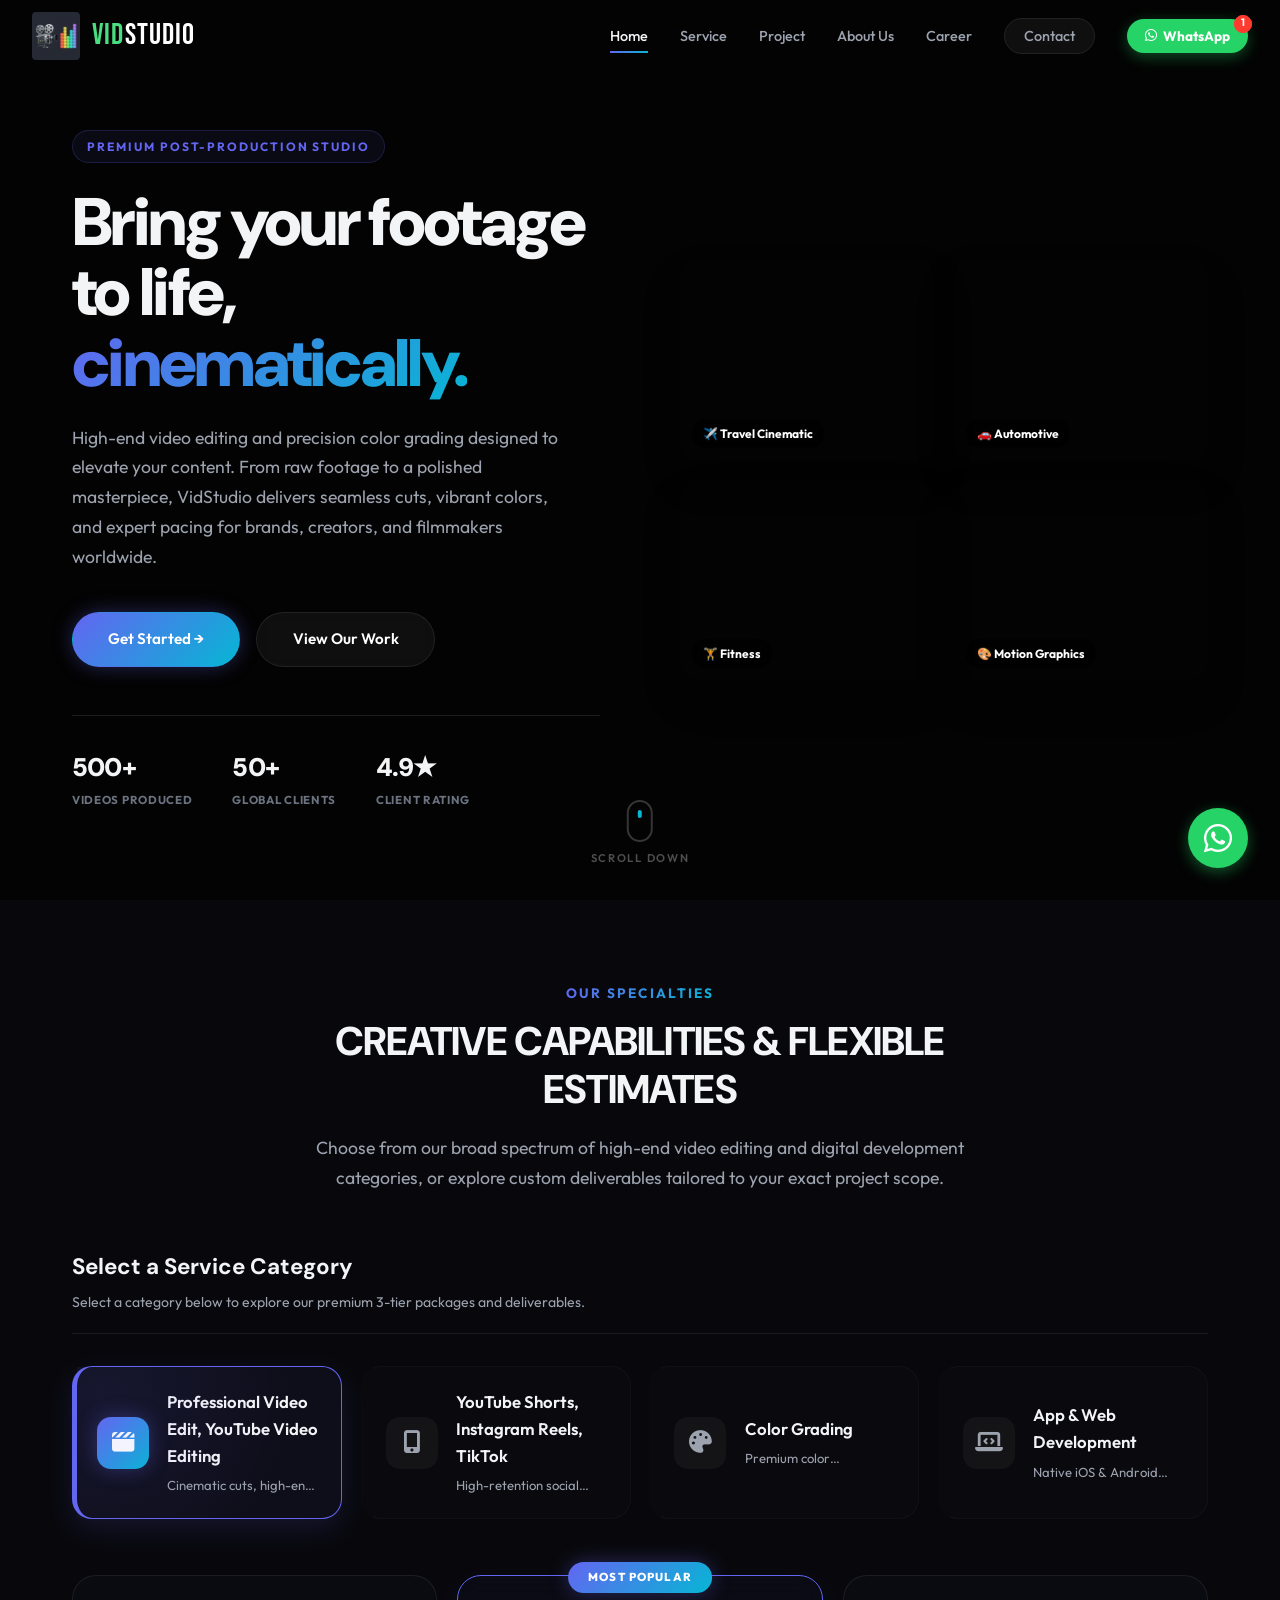
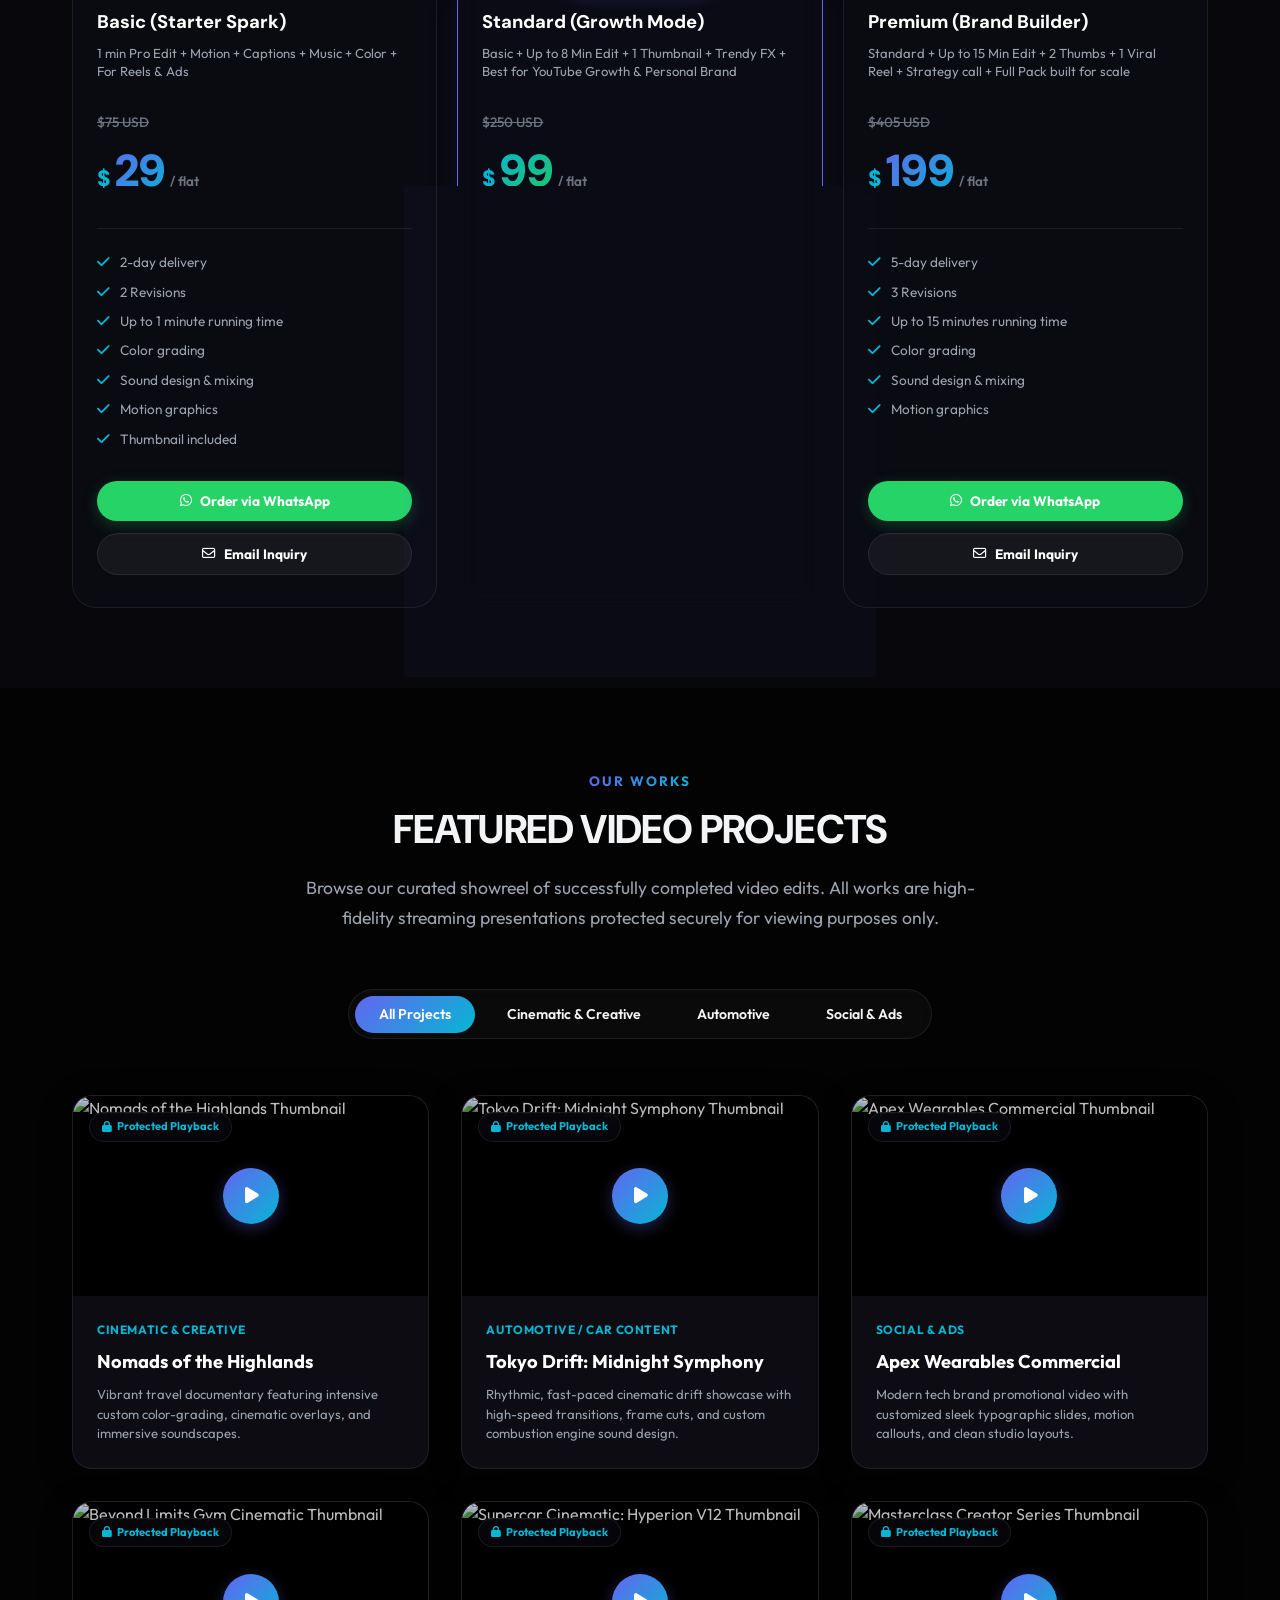
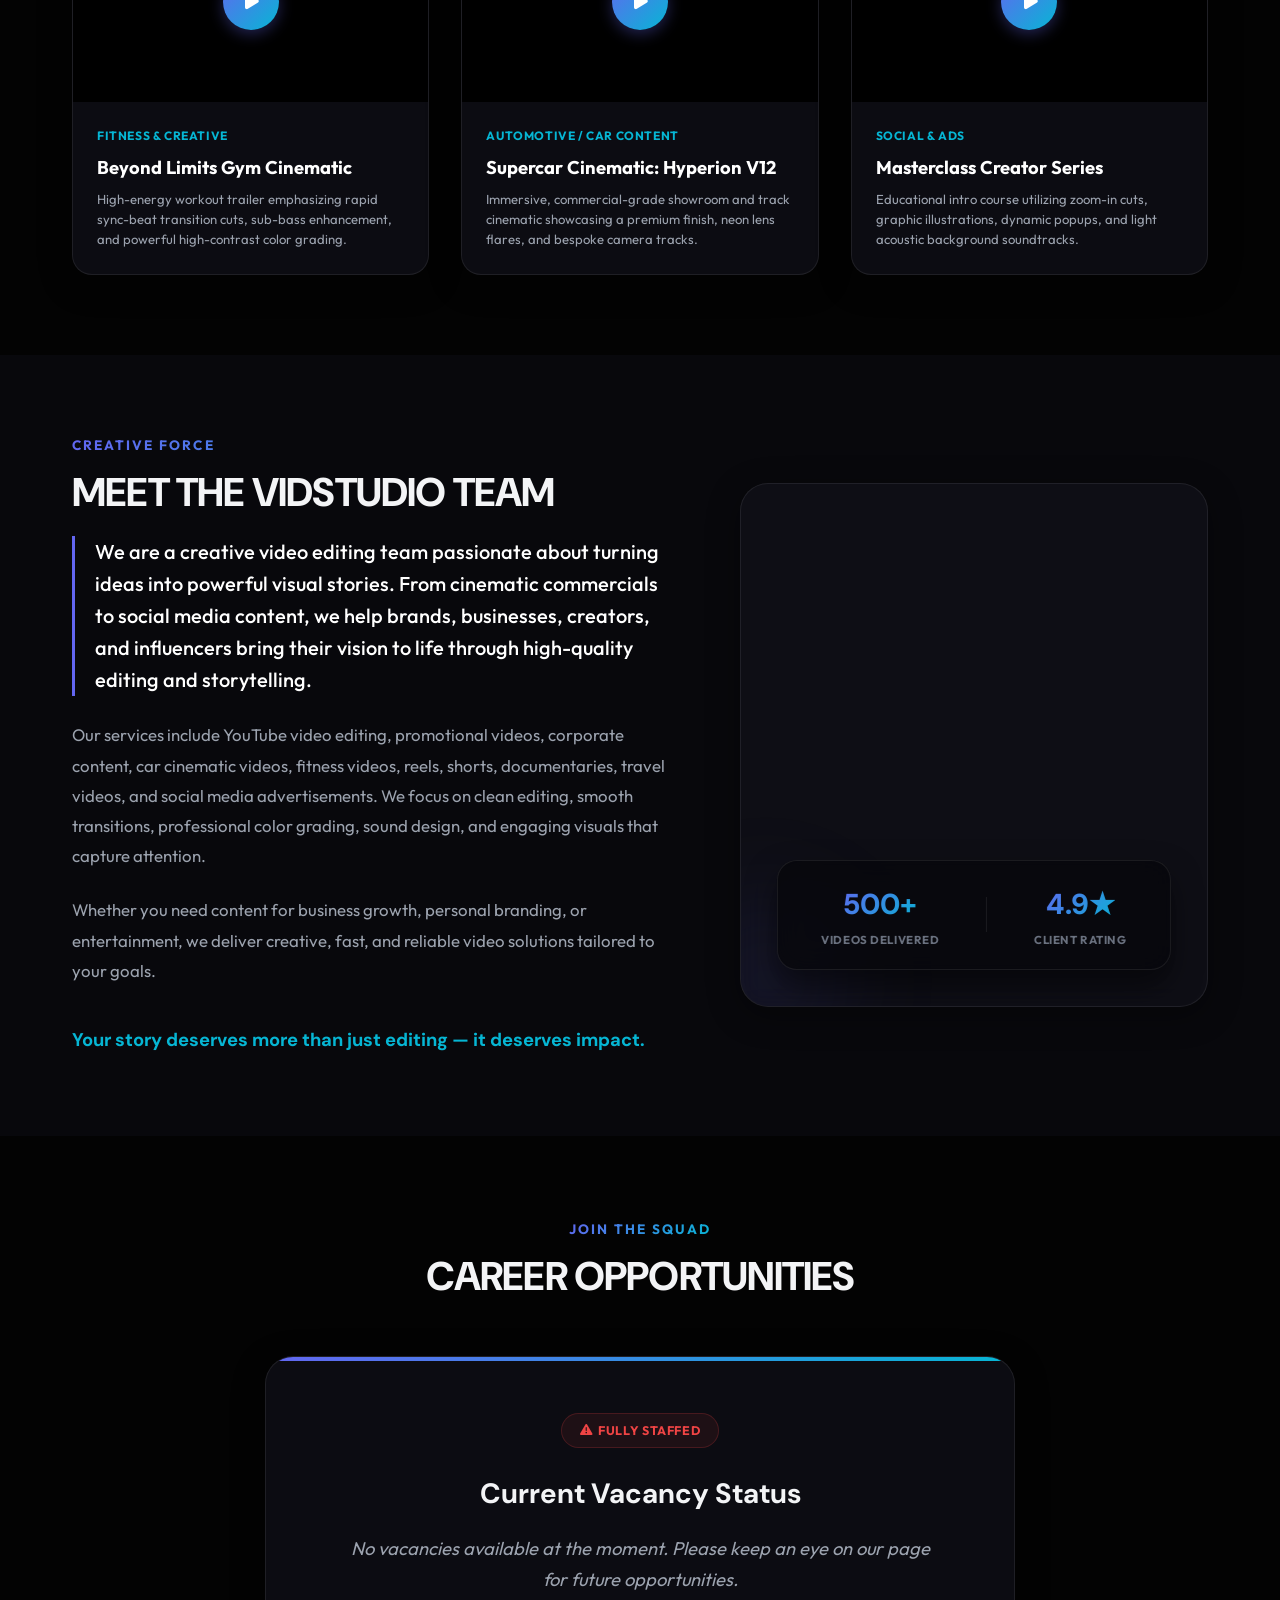
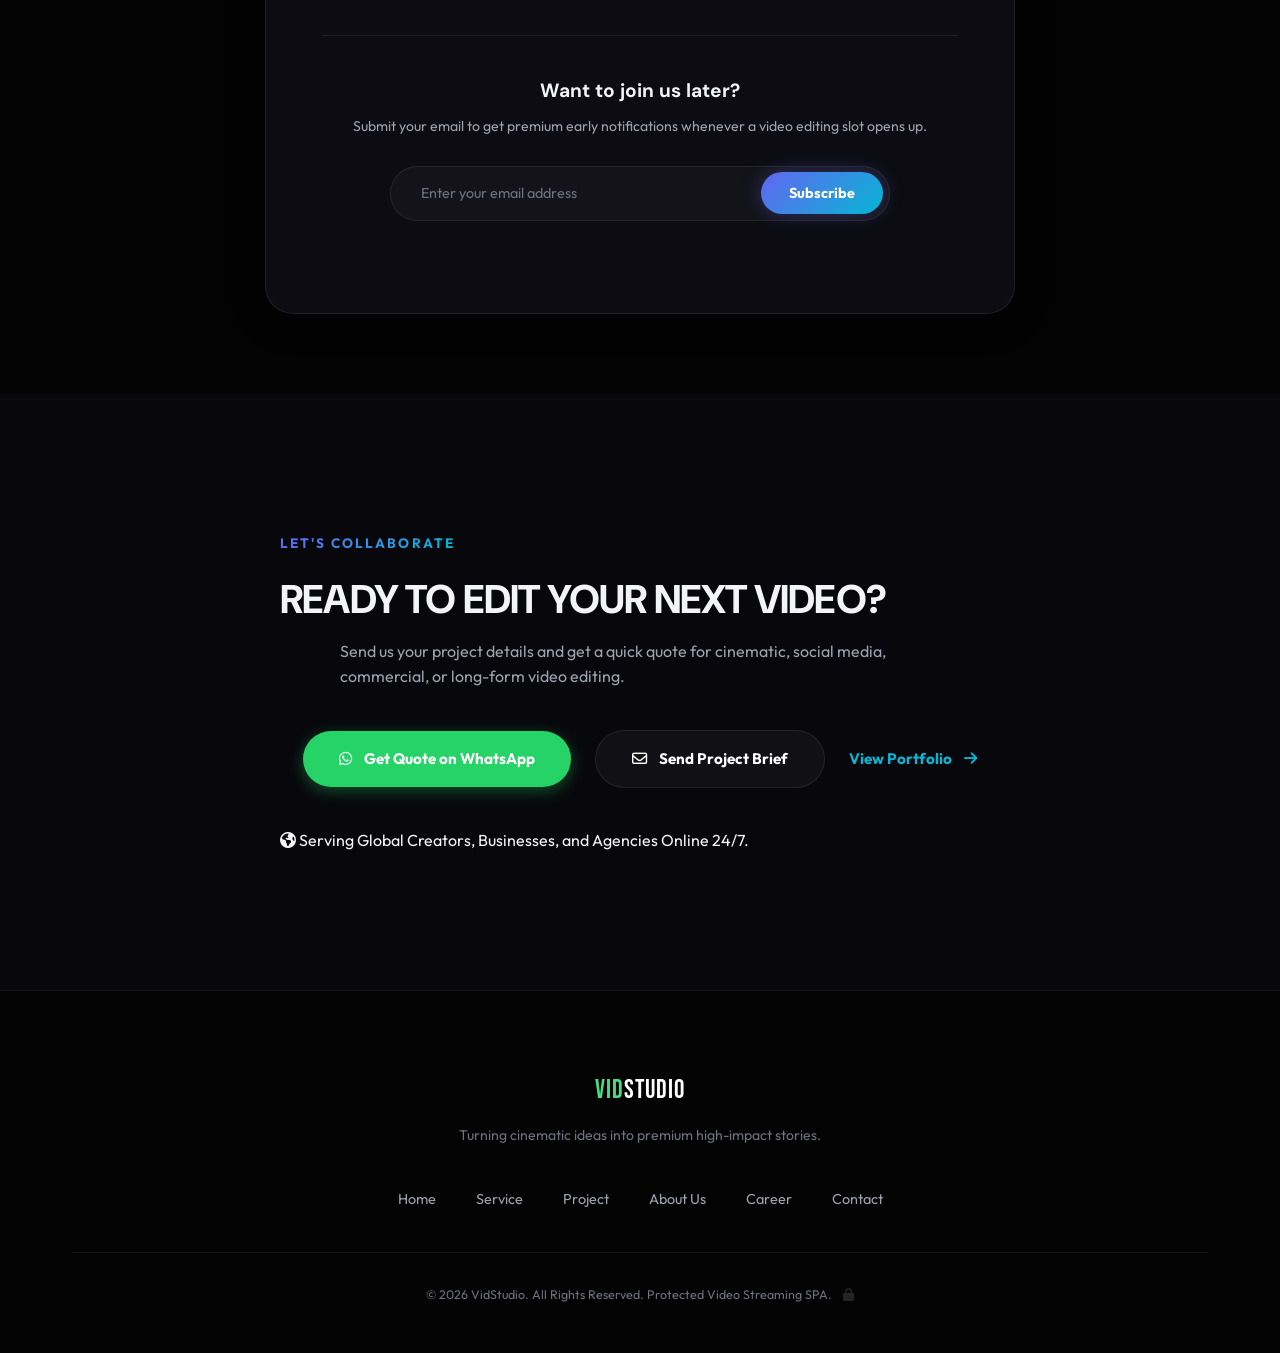
==== commit 3a0ca092: "feat: add App & Web Development services with mobile app and web dev packages and pricing" ====
--- a/index.html
+++ b/index.html
@@ -1,32 +1,39 @@
 <!DOCTYPE html>
 <html lang="en">
+
 <head>
   <meta charset="UTF-8">
   <meta name="viewport" content="width=device-width, initial-scale=1.0">
   <title>VidStudio | Premium Video Editing Services</title>
-  
+
   <!-- SEO Meta Tags -->
-  <meta name="description" content="VidStudio is a premium video editing agency transforming ideas into high-impact visual stories. Specializing in cinematic ads, social media reels, corporate promos, automotive, and sports content.">
-  <meta name="keywords" content="video editing services, cinematic video editor, youtube editing, reels editing, automotive cinematic, corporate promo, explainer videos, color grading, sound design">
+  <meta name="description"
+    content="VidStudio is a premium video editing agency transforming ideas into high-impact visual stories. Specializing in cinematic ads, social media reels, corporate promos, automotive, and sports content.">
+  <meta name="keywords"
+    content="video editing services, cinematic video editor, youtube editing, reels editing, automotive cinematic, corporate promo, explainer videos, color grading, sound design">
   <meta name="author" content="VidStudio">
-  
+
   <!-- Open Graph / Facebook -->
   <meta property="og:type" content="website">
   <meta property="og:title" content="VidStudio | Professional Video Editing Services">
-  <meta property="og:description" content="Premium, fast, and high-impact video editing tailored for creators, brands, and agencies. Get a free quote today.">
+  <meta property="og:description"
+    content="Premium, fast, and high-impact video editing tailored for creators, brands, and agencies. Get a free quote today.">
   <meta property="og:image" content="logo.svg">
-  
+
   <!-- Google Fonts -->
   <link rel="preconnect" href="https://fonts.googleapis.com">
   <link rel="preconnect" href="https://fonts.gstatic.com" crossorigin>
-  <link href="https://fonts.googleapis.com/css2?family=Outfit:wght@300;400;500;600;700;800&family=Syne:wght@500;700;800&family=DM+Sans:wght@400;500;700;800;900&family=Bebas+Neue&display=swap" rel="stylesheet">
-  
+  <link
+    href="https://fonts.googleapis.com/css2?family=Outfit:wght@300;400;500;600;700;800&family=Syne:wght@500;700;800&family=DM+Sans:wght@400;500;700;800;900&family=Bebas+Neue&display=swap"
+    rel="stylesheet">
+
   <!-- FontAwesome for Premium Icons -->
   <link rel="stylesheet" href="https://cdnjs.cloudflare.com/ajax/libs/font-awesome/6.4.0/css/all.min.css">
-  
+
   <!-- Custom Stylesheet -->
-  <link rel="stylesheet" href="style.css?v=1.7">
+  <link rel="stylesheet" href="style.css?v=2.4">
 </head>
+
 <body>
 
   <!-- ================= HEADER / NAVIGATION BAR ================= -->
@@ -37,7 +44,7 @@
         <img src="logo.png" alt="VidStudio Icon" class="logo-img">
         <span class="logo-text-3d"><span class="logo-vid">VID</span><span class="logo-studio">STUDIO</span></span>
       </a>
-      
+
       <!-- Desktop Navigation -->
       <nav class="desktop-nav">
         <ul>
@@ -71,18 +78,21 @@
                   <button class="close-popover" id="closePopover"><i class="fa-solid fa-xmark"></i></button>
                 </div>
                 <div class="popover-body">
-                  <p class="chat-bubble received">Hey there! 👋 Interested in leveling up your videos? Let us know what project you're working on!</p>
+                  <p class="chat-bubble received">Hey there! 👋 Interested in leveling up your videos? Let us know what
+                    project you're working on!</p>
                 </div>
                 <div class="popover-footer">
-                  <input type="text" id="whatsappInput" placeholder="Type a message..." aria-label="WhatsApp Message input">
-                  <button id="sendWhatsappBtn" class="send-btn" aria-label="Send message"><i class="fa-solid fa-paper-plane"></i></button>
+                  <input type="text" id="whatsappInput" placeholder="Type a message..."
+                    aria-label="WhatsApp Message input">
+                  <button id="sendWhatsappBtn" class="send-btn" aria-label="Send message"><i
+                      class="fa-solid fa-paper-plane"></i></button>
                 </div>
               </div>
             </div>
           </li>
         </ul>
       </nav>
-      
+
       <!-- Mobile Menu Button -->
       <button class="mobile-menu-toggle" id="menuToggle" aria-label="Toggle Navigation">
         <span class="bar"></span>
@@ -121,7 +131,9 @@
           <span class="gradient-text">cinematically.</span>
         </h1>
         <p class="hero-subtitle" id="heroSubtitle">
-          High-end video editing and precision color grading designed to elevate your content. From raw footage to a polished masterpiece, VidStudio delivers seamless cuts, vibrant colors, and expert pacing for brands, creators, and filmmakers worldwide.
+          High-end video editing and precision color grading designed to elevate your content. From raw footage to a
+          polished masterpiece, VidStudio delivers seamless cuts, vibrant colors, and expert pacing for brands,
+          creators, and filmmakers worldwide.
         </p>
         <div class="hero-actions">
           <a href="#service" class="btn-primary">Get Started &rarr;</a>
@@ -200,11 +212,11 @@
       <div class="section-header text-center">
         <span class="section-subtitle">OUR SPECIALTIES</span>
         <h2 class="section-title">CREATIVE CAPABILITIES &amp; FLEXIBLE ESTIMATES</h2>
-        <p class="section-desc">Choose from our broad spectrum of high-end editing categories or use our interactive pricing estimator for custom deliverables tailored to your exact budget.</p>
+        <p class="section-desc">Choose from our broad spectrum of high-end video editing and digital development categories, or explore custom deliverables tailored to your exact project scope.</p>
       </div>
 
       <div class="service-restructured-layout">
-        <!-- 1. Top Section: 2 consolidated category selection cards -->
+        <!-- 1. Top Section: consolidated category selection cards -->
         <div class="service-categories-row">
           <div class="categories-header text-center">
             <h3>Select a Service Category</h3>
@@ -215,15 +227,17 @@
               <div class="card-icon"><i class="fa-solid fa-clapperboard"></i></div>
               <div class="card-info">
                 <h4>Professional Video Edit, YouTube Video Editing</h4>
-                <p>Cinematic cuts, high-end YouTube edits, personal branding, corporate promos, and full scale storytelling.</p>
-              </div>
-            </div>
-            
+                <p>Cinematic cuts, high-end YouTube edits, personal branding, corporate promos, and full scale
+                  storytelling.</p>
+              </div>
+            </div>
+
             <div class="service-card-horizontal" data-category="social_shorts" id="catSocial">
               <div class="card-icon"><i class="fa-solid fa-mobile-screen-button"></i></div>
               <div class="card-info">
                 <h4>YouTube Shorts, Instagram Reels, TikTok</h4>
-                <p>High-retention social content, custom hooks, dynamic overlays, subtitles, and viral video formats.</p>
+                <p>High-retention social content, custom hooks, dynamic overlays, subtitles, and viral video formats.
+                </p>
               </div>
             </div>
 
@@ -231,8 +245,50 @@
               <div class="card-icon"><i class="fa-solid fa-palette"></i></div>
               <div class="card-info">
                 <h4>Color Grading</h4>
-                <p>Premium color correction, custom LUT design, shot matching, cinematic grading, and visual enhancement.</p>
-              </div>
+                <p>Premium color correction, custom LUT design, shot matching, cinematic grading, and visual
+                  enhancement.</p>
+              </div>
+            </div>
+
+            <div class="service-card-horizontal" data-category="app_web_dev" id="catAppWebDev">
+              <div class="card-icon"><i class="fa-solid fa-laptop-code"></i></div>
+              <div class="card-info">
+                <h4>App &amp; Web Development</h4>
+                <p>Native iOS &amp; Android mobile applications, responsive business websites, and scalable custom web apps.</p>
+              </div>
+            </div>
+          </div>
+        </div>
+
+        <!-- Development Sub-service Selector (revealed when App & Web Development is selected) -->
+        <div class="sub-service-selection-wrapper" id="subServiceWrapper" style="display: none;">
+          <div class="sub-service-container">
+            <div class="sub-service-prompt">
+              <span class="sub-service-badge"><i class="fa-solid fa-layer-group"></i> DEVELOPMENT SPECIALIZATION</span>
+              <p>Select which development service you would like to explore:</p>
+            </div>
+            <div class="sub-service-tabs-grid">
+              <button type="button" class="sub-service-tab active" data-subservice="mobile_app" id="btnSubMobileApp">
+                <div class="sub-tab-icon"><i class="fa-solid fa-mobile-screen-button"></i></div>
+                <div class="sub-tab-details">
+                  <div class="sub-tab-top">
+                    <span class="sub-tab-name">Mobile Application Development</span>
+                    <span class="sub-tab-status"><i class="fa-solid fa-circle-check"></i></span>
+                  </div>
+                  <p class="sub-tab-desc">Native Android &amp; iOS app development, UI/UX screens, API integrations &amp; submission.</p>
+                </div>
+              </button>
+
+              <button type="button" class="sub-service-tab" data-subservice="web_dev" id="btnSubWebDev">
+                <div class="sub-tab-icon"><i class="fa-solid fa-globe"></i></div>
+                <div class="sub-tab-details">
+                  <div class="sub-tab-top">
+                    <span class="sub-tab-name">Web Development</span>
+                    <span class="sub-tab-status"><i class="fa-solid fa-circle-check"></i></span>
+                  </div>
+                  <p class="sub-tab-desc">Responsive landing pages, multi-page business websites &amp; custom full-stack web applications.</p>
+                </div>
+              </button>
             </div>
           </div>
         </div>
@@ -240,7 +296,163 @@
         <!-- 2. Bottom Section: 3-Tier Pricing Packages Grid -->
         <div class="pricing-packages-container">
           <div class="pricing-packages-grid" id="pricingPackagesGrid">
-            <!-- Basic, Standard, Premium package cards rendered dynamically by JS -->
+            <div class="pricing-package-card">
+              <div class="package-header">
+                <h4>Basic (Starter Spark)</h4>
+                <p class="package-tagline">1 min Pro Edit + Motion + Captions + Music + Color + For Reels &amp; Ads</p>
+                <div class="package-price-block">
+                  <span class="original-price">$75 USD</span>
+                  <div class="offer-price-container">
+                    <span class="currency">$</span>
+                    <span class="price">29</span>
+                    <span class="term">/ flat</span>
+                  </div>
+                </div>
+              </div>
+              <div class="package-body">
+                <ul class="package-deliverables">
+                  <li class="deliverable-item included">
+                    <i class="fa-solid fa-check"></i>
+                    <span>2-day delivery</span>
+                  </li>
+                  <li class="deliverable-item included">
+                    <i class="fa-solid fa-check"></i>
+                    <span>2 Revisions</span>
+                  </li>
+                  <li class="deliverable-item included">
+                    <i class="fa-solid fa-check"></i>
+                    <span>Up to 1 minute running time</span>
+                  </li>
+                  <li class="deliverable-item included">
+                    <i class="fa-solid fa-check"></i>
+                    <span>Color grading</span>
+                  </li>
+                  <li class="deliverable-item included">
+                    <i class="fa-solid fa-check"></i>
+                    <span>Sound design &amp; mixing</span>
+                  </li>
+                  <li class="deliverable-item included">
+                    <i class="fa-solid fa-check"></i>
+                    <span>Motion graphics</span>
+                  </li>
+                  <li class="deliverable-item included">
+                    <i class="fa-solid fa-check"></i>
+                    <span>Thumbnail included</span>
+                  </li>
+                </ul>
+              </div>
+              <div class="package-footer">
+                <button class="btn-package-whatsapp" onclick="sharePackage('basic', 'whatsapp')">
+                  <i class="fa-brands fa-whatsapp"></i> Order via WhatsApp
+                </button>
+                <button class="btn-package-email" onclick="sharePackage('basic', 'email')">
+                  <i class="fa-regular fa-envelope"></i> Email Inquiry
+                </button>
+              </div>
+            </div>
+
+            <div class="pricing-package-card highlighted">
+              <span class="popular-tag">MOST POPULAR</span>
+              <div class="package-header">
+                <h4>Standard (Growth Mode)</h4>
+                <p class="package-tagline">Basic + Up to 8 Min Edit + 1 Thumbnail + Trendy FX + Best for YouTube Growth &amp; Personal Brand</p>
+                <div class="package-price-block">
+                  <span class="original-price">$250 USD</span>
+                  <div class="offer-price-container">
+                    <span class="currency">$</span>
+                    <span class="price">99</span>
+                    <span class="term">/ flat</span>
+                  </div>
+                </div>
+              </div>
+              <div class="package-body">
+                <ul class="package-deliverables">
+                  <li class="deliverable-item included">
+                    <i class="fa-solid fa-check"></i>
+                    <span>4-day delivery</span>
+                  </li>
+                  <li class="deliverable-item included">
+                    <i class="fa-solid fa-check"></i>
+                    <span>5 Revisions</span>
+                  </li>
+                  <li class="deliverable-item included">
+                    <i class="fa-solid fa-check"></i>
+                    <span>Up to 8 minutes running time</span>
+                  </li>
+                  <li class="deliverable-item included">
+                    <i class="fa-solid fa-check"></i>
+                    <span>Color grading</span>
+                  </li>
+                  <li class="deliverable-item included">
+                    <i class="fa-solid fa-check"></i>
+                    <span>Sound design &amp; mixing</span>
+                  </li>
+                  <li class="deliverable-item included">
+                    <i class="fa-solid fa-check"></i>
+                    <span>Motion graphics</span>
+                  </li>
+                </ul>
+              </div>
+              <div class="package-footer">
+                <button class="btn-package-whatsapp" onclick="sharePackage('standard', 'whatsapp')">
+                  <i class="fa-brands fa-whatsapp"></i> Order via WhatsApp
+                </button>
+                <button class="btn-package-email" onclick="sharePackage('standard', 'email')">
+                  <i class="fa-regular fa-envelope"></i> Email Inquiry
+                </button>
+              </div>
+            </div>
+
+            <div class="pricing-package-card">
+              <div class="package-header">
+                <h4>Premium (Brand Builder)</h4>
+                <p class="package-tagline">Standard + Up to 15 Min Edit + 2 Thumbs + 1 Viral Reel + Strategy call + Full Pack built for scale</p>
+                <div class="package-price-block">
+                  <span class="original-price">$405 USD</span>
+                  <div class="offer-price-container">
+                    <span class="currency">$</span>
+                    <span class="price">199</span>
+                    <span class="term">/ flat</span>
+                  </div>
+                </div>
+              </div>
+              <div class="package-body">
+                <ul class="package-deliverables">
+                  <li class="deliverable-item included">
+                    <i class="fa-solid fa-check"></i>
+                    <span>5-day delivery</span>
+                  </li>
+                  <li class="deliverable-item included">
+                    <i class="fa-solid fa-check"></i>
+                    <span>3 Revisions</span>
+                  </li>
+                  <li class="deliverable-item included">
+                    <i class="fa-solid fa-check"></i>
+                    <span>Up to 15 minutes running time</span>
+                  </li>
+                  <li class="deliverable-item included">
+                    <i class="fa-solid fa-check"></i>
+                    <span>Color grading</span>
+                  </li>
+                  <li class="deliverable-item included">
+                    <i class="fa-solid fa-check"></i>
+                    <span>Sound design &amp; mixing</span>
+                  </li>
+                  <li class="deliverable-item included">
+                    <i class="fa-solid fa-check"></i>
+                    <span>Motion graphics</span>
+                  </li>
+                </ul>
+              </div>
+              <div class="package-footer">
+                <button class="btn-package-whatsapp" onclick="sharePackage('premium', 'whatsapp')">
+                  <i class="fa-brands fa-whatsapp"></i> Order via WhatsApp
+                </button>
+                <button class="btn-package-email" onclick="sharePackage('premium', 'email')">
+                  <i class="fa-regular fa-envelope"></i> Email Inquiry
+                </button>
+              </div>
+            </div>
           </div>
         </div>
       </div>
@@ -253,7 +465,8 @@
       <div class="section-header text-center">
         <span class="section-subtitle">OUR WORKS</span>
         <h2 class="section-title">FEATURED VIDEO PROJECTS</h2>
-        <p class="section-desc">Browse our curated showreel of successfully completed video edits. All works are high-fidelity streaming presentations protected securely for viewing purposes only.</p>
+        <p class="section-desc">Browse our curated showreel of successfully completed video edits. All works are
+          high-fidelity streaming presentations protected securely for viewing purposes only.</p>
       </div>
 
       <!-- Portfolio Category Tabs -->
@@ -268,25 +481,28 @@
 
       <!-- Grid of Secure Video Players -->
       <div class="portfolio-grid" id="portfolioGrid">
-        
+
         <!-- Project Card 1: Cinematic Travel -->
         <div class="project-card" data-category="cinematic">
           <div class="video-player-outer">
             <!-- Secure Cover Layer (anti-right-click & anti-direct link interaction) -->
             <div class="secure-overlay">
               <span class="secure-tag"><i class="fa-solid fa-lock"></i> Protected Playback</span>
-              <button class="secure-play-btn" data-youtube-id="9d8wWcJLnFI" aria-label="Play Portfolio Video"><i class="fa-solid fa-play"></i></button>
-            </div>
-            
+              <button class="secure-play-btn" data-youtube-id="9d8wWcJLnFI" aria-label="Play Portfolio Video"><i
+                  class="fa-solid fa-play"></i></button>
+            </div>
+
             <div class="iframe-placeholder">
-              <img src="https://images.unsplash.com/photo-1469854523086-cc02fe5d8800?auto=format&fit=crop&q=80&w=800" alt="Cinematic Travel Video Thumbnail" class="thumbnail-img">
-            </div>
-          </div>
-          
+              <img src="https://images.unsplash.com/photo-1469854523086-cc02fe5d8800?auto=format&fit=crop&q=80&w=800"
+                alt="Cinematic Travel Video Thumbnail" class="thumbnail-img">
+            </div>
+          </div>
+
           <div class="project-details">
             <span class="project-cat">Cinematic &amp; Creative</span>
             <h3>Nomads of the Highlands</h3>
-            <p>Vibrant travel documentary featuring intensive custom color-grading, cinematic overlays, and immersive soundscapes.</p>
+            <p>Vibrant travel documentary featuring intensive custom color-grading, cinematic overlays, and immersive
+              soundscapes.</p>
           </div>
         </div>
 
@@ -296,18 +512,21 @@
             <!-- Secure Cover Layer -->
             <div class="secure-overlay">
               <span class="secure-tag"><i class="fa-solid fa-lock"></i> Protected Playback</span>
-              <button class="secure-play-btn" data-youtube-id="ScMzIvxBSi4" aria-label="Play Portfolio Video"><i class="fa-solid fa-play"></i></button>
-            </div>
-            
+              <button class="secure-play-btn" data-youtube-id="ScMzIvxBSi4" aria-label="Play Portfolio Video"><i
+                  class="fa-solid fa-play"></i></button>
+            </div>
+
             <div class="iframe-placeholder">
-              <img src="https://images.unsplash.com/photo-1617814076367-b759c7d7e738?auto=format&fit=crop&q=80&w=800" alt="Automotive Cinematic Video Thumbnail" class="thumbnail-img">
-            </div>
-          </div>
-          
+              <img src="https://images.unsplash.com/photo-1617814076367-b759c7d7e738?auto=format&fit=crop&q=80&w=800"
+                alt="Automotive Cinematic Video Thumbnail" class="thumbnail-img">
+            </div>
+          </div>
+
           <div class="project-details">
             <span class="project-cat">Automotive / Car Content</span>
             <h3>Tokyo Drift: Midnight Symphony</h3>
-            <p>Rhythmic, fast-paced cinematic drift showcase with high-speed transitions, frame cuts, and custom combustion engine sound design.</p>
+            <p>Rhythmic, fast-paced cinematic drift showcase with high-speed transitions, frame cuts, and custom
+              combustion engine sound design.</p>
           </div>
         </div>
 
@@ -317,18 +536,21 @@
             <!-- Secure Cover Layer -->
             <div class="secure-overlay">
               <span class="secure-tag"><i class="fa-solid fa-lock"></i> Protected Playback</span>
-              <button class="secure-play-btn" data-youtube-id="F2478V3WkZc" aria-label="Play Portfolio Video"><i class="fa-solid fa-play"></i></button>
-            </div>
-            
+              <button class="secure-play-btn" data-youtube-id="F2478V3WkZc" aria-label="Play Portfolio Video"><i
+                  class="fa-solid fa-play"></i></button>
+            </div>
+
             <div class="iframe-placeholder">
-              <img src="https://images.unsplash.com/photo-1511512578047-dfb367046420?auto=format&fit=crop&q=80&w=800" alt="Tech Social Media Ad Thumbnail" class="thumbnail-img">
-            </div>
-          </div>
-          
+              <img src="https://images.unsplash.com/photo-1511512578047-dfb367046420?auto=format&fit=crop&q=80&w=800"
+                alt="Tech Social Media Ad Thumbnail" class="thumbnail-img">
+            </div>
+          </div>
+
           <div class="project-details">
             <span class="project-cat">Social &amp; Ads</span>
             <h3>Apex Wearables Commercial</h3>
-            <p>Modern tech brand promotional video with customized sleek typographic slides, motion callouts, and clean studio layouts.</p>
+            <p>Modern tech brand promotional video with customized sleek typographic slides, motion callouts, and clean
+              studio layouts.</p>
           </div>
         </div>
 
@@ -338,18 +560,21 @@
             <!-- Secure Cover Layer -->
             <div class="secure-overlay">
               <span class="secure-tag"><i class="fa-solid fa-lock"></i> Protected Playback</span>
-              <button class="secure-play-btn" data-youtube-id="qE_8L3yq1qU" aria-label="Play Portfolio Video"><i class="fa-solid fa-play"></i></button>
-            </div>
-            
+              <button class="secure-play-btn" data-youtube-id="qE_8L3yq1qU" aria-label="Play Portfolio Video"><i
+                  class="fa-solid fa-play"></i></button>
+            </div>
+
             <div class="iframe-placeholder">
-              <img src="https://images.unsplash.com/photo-1517838277536-f5f99be501cd?auto=format&fit=crop&q=80&w=800" alt="Fitness Cinematic Video Thumbnail" class="thumbnail-img">
-            </div>
-          </div>
-          
+              <img src="https://images.unsplash.com/photo-1517838277536-f5f99be501cd?auto=format&fit=crop&q=80&w=800"
+                alt="Fitness Cinematic Video Thumbnail" class="thumbnail-img">
+            </div>
+          </div>
+
           <div class="project-details">
             <span class="project-cat">Fitness &amp; Creative</span>
             <h3>Beyond Limits Gym Cinematic</h3>
-            <p>High-energy workout trailer emphasizing rapid sync-beat transition cuts, sub-bass enhancement, and powerful high-contrast color grading.</p>
+            <p>High-energy workout trailer emphasizing rapid sync-beat transition cuts, sub-bass enhancement, and
+              powerful high-contrast color grading.</p>
           </div>
         </div>
 
@@ -359,18 +584,21 @@
             <!-- Secure Cover Layer -->
             <div class="secure-overlay">
               <span class="secure-tag"><i class="fa-solid fa-lock"></i> Protected Playback</span>
-              <button class="secure-play-btn" data-youtube-id="cI67wY6o27U" aria-label="Play Portfolio Video"><i class="fa-solid fa-play"></i></button>
-            </div>
-            
+              <button class="secure-play-btn" data-youtube-id="cI67wY6o27U" aria-label="Play Portfolio Video"><i
+                  class="fa-solid fa-play"></i></button>
+            </div>
+
             <div class="iframe-placeholder">
-              <img src="https://images.unsplash.com/photo-1503376780353-7e6692767b70?auto=format&fit=crop&q=80&w=800" alt="Supercar Showcase Thumbnail" class="thumbnail-img">
-            </div>
-          </div>
-          
+              <img src="https://images.unsplash.com/photo-1503376780353-7e6692767b70?auto=format&fit=crop&q=80&w=800"
+                alt="Supercar Showcase Thumbnail" class="thumbnail-img">
+            </div>
+          </div>
+
           <div class="project-details">
             <span class="project-cat">Automotive / Car Content</span>
             <h3>Supercar Cinematic: Hyperion V12</h3>
-            <p>Immersive, commercial-grade showroom and track cinematic showcasing a premium finish, neon lens flares, and bespoke camera tracks.</p>
+            <p>Immersive, commercial-grade showroom and track cinematic showcasing a premium finish, neon lens flares,
+              and bespoke camera tracks.</p>
           </div>
         </div>
 
@@ -380,18 +608,21 @@
             <!-- Secure Cover Layer -->
             <div class="secure-overlay">
               <span class="secure-tag"><i class="fa-solid fa-lock"></i> Protected Playback</span>
-              <button class="secure-play-btn" data-youtube-id="L_LUpn-6y0E" aria-label="Play Portfolio Video"><i class="fa-solid fa-play"></i></button>
-            </div>
-            
+              <button class="secure-play-btn" data-youtube-id="L_LUpn-6y0E" aria-label="Play Portfolio Video"><i
+                  class="fa-solid fa-play"></i></button>
+            </div>
+
             <div class="iframe-placeholder">
-              <img src="https://images.unsplash.com/photo-1516321318423-f06f85e504b3?auto=format&fit=crop&q=80&w=800" alt="Online Course Intro Thumbnail" class="thumbnail-img">
-            </div>
-          </div>
-          
+              <img src="https://images.unsplash.com/photo-1516321318423-f06f85e504b3?auto=format&fit=crop&q=80&w=800"
+                alt="Online Course Intro Thumbnail" class="thumbnail-img">
+            </div>
+          </div>
+
           <div class="project-details">
             <span class="project-cat">Social &amp; Ads</span>
             <h3>Masterclass Creator Series</h3>
-            <p>Educational intro course utilizing zoom-in cuts, graphic illustrations, dynamic popups, and light acoustic background soundtracks.</p>
+            <p>Educational intro course utilizing zoom-in cuts, graphic illustrations, dynamic popups, and light
+              acoustic background soundtracks.</p>
           </div>
         </div>
 
@@ -406,9 +637,10 @@
       <div class="modal-box">
         <div class="modal-header">
           <h3 id="modalTitle">Project Playback</h3>
-          <button class="modal-close" id="modalCloseBtn" aria-label="Close Video Modal"><i class="fa-solid fa-xmark"></i></button>
-        </div>
-        
+          <button class="modal-close" id="modalCloseBtn" aria-label="Close Video Modal"><i
+              class="fa-solid fa-xmark"></i></button>
+        </div>
+
         <!-- Video Safe Holder -->
         <div class="modal-video-viewport">
           <!-- Absolute Transparent Overlay (covers video area, prevents context-clicks or clicking standard player overlays) -->
@@ -416,9 +648,10 @@
           <!-- Youtube Modal Container -->
           <div id="modalPlayer" class="modal-iframe"></div>
         </div>
-        
+
         <div class="modal-footer">
-          <p><i class="fa-solid fa-shield-halved"></i> Streaming only. Download or local extraction has been deactivated to protect our creators.</p>
+          <p><i class="fa-solid fa-shield-halved"></i> Streaming only. Download or local extraction has been deactivated
+            to protect our creators.</p>
         </div>
       </div>
     </div>
@@ -431,9 +664,10 @@
       <div class="modal-box payment-modal-box">
         <div class="modal-header">
           <h3><i class="fa-solid fa-credit-card"></i> Secure Checkout</h3>
-          <button class="modal-close" id="paymentModalCloseBtn" aria-label="Close Payment Modal"><i class="fa-solid fa-xmark"></i></button>
-        </div>
-        
+          <button class="modal-close" id="paymentModalCloseBtn" aria-label="Close Payment Modal"><i
+              class="fa-solid fa-xmark"></i></button>
+        </div>
+
         <div class="payment-modal-body">
           <!-- Order Summary Badge -->
           <div class="payment-order-summary">
@@ -487,13 +721,15 @@
           <form id="paymentForm" class="payment-inputs-form">
             <div class="form-group">
               <label for="payCardName">Cardholder Name</label>
-              <input type="text" id="payCardName" class="input-control" placeholder="John Doe" required autocomplete="cc-name">
+              <input type="text" id="payCardName" class="input-control" placeholder="John Doe" required
+                autocomplete="cc-name">
             </div>
 
             <div class="form-group">
               <label for="payCardNumber">Card Number</label>
               <div class="input-icon-wrapper">
-                <input type="text" id="payCardNumber" class="input-control" placeholder="4000 1234 5678 9010" required autocomplete="cc-number" maxlength="19">
+                <input type="text" id="payCardNumber" class="input-control" placeholder="4000 1234 5678 9010" required
+                  autocomplete="cc-number" maxlength="19">
                 <i class="fa-solid fa-lock input-lock-icon"></i>
               </div>
             </div>
@@ -501,11 +737,13 @@
             <div class="form-row">
               <div class="form-group">
                 <label for="payCardExpiry">Expiration Date</label>
-                <input type="text" id="payCardExpiry" class="input-control" placeholder="MM/YY" required autocomplete="cc-exp" maxlength="5">
+                <input type="text" id="payCardExpiry" class="input-control" placeholder="MM/YY" required
+                  autocomplete="cc-exp" maxlength="5">
               </div>
               <div class="form-group">
                 <label for="payCardCvc">CVC</label>
-                <input type="text" id="payCardCvc" class="input-control" placeholder="123" required autocomplete="cc-csc" maxlength="4">
+                <input type="text" id="payCardCvc" class="input-control" placeholder="123" required
+                  autocomplete="cc-csc" maxlength="4">
               </div>
             </div>
 
@@ -527,7 +765,7 @@
             </div>
             <h3>Payment Successful!</h3>
             <p>Thank you for choosing VidStudio. Your order invoice has been generated.</p>
-            
+
             <div class="receipt-box">
               <div class="receipt-row">
                 <span>Receipt Number:</span>
@@ -568,18 +806,25 @@
           <h2 class="section-title" id="aboutTitle">MEET THE VIDSTUDIO TEAM</h2>
           <div class="about-copy">
             <p class="highlight-p" id="aboutCopy1">
-              We are a creative video editing team passionate about turning ideas into powerful visual stories. From cinematic commercials to social media content, we help brands, businesses, creators, and influencers bring their vision to life through high-quality editing and storytelling.
+              We are a creative video editing team passionate about turning ideas into powerful visual stories. From
+              cinematic commercials to social media content, we help brands, businesses, creators, and influencers bring
+              their vision to life through high-quality editing and storytelling.
             </p>
             <p id="aboutCopy2">
-              Our services include YouTube video editing, promotional videos, corporate content, car cinematic videos, fitness videos, reels, shorts, documentaries, travel videos, and social media advertisements. We focus on clean editing, smooth transitions, professional color grading, sound design, and engaging visuals that capture attention.
+              Our services include YouTube video editing, promotional videos, corporate content, car cinematic videos,
+              fitness videos, reels, shorts, documentaries, travel videos, and social media advertisements. We focus on
+              clean editing, smooth transitions, professional color grading, sound design, and engaging visuals that
+              capture attention.
             </p>
             <p id="aboutCopy3">
-              Whether you need content for business growth, personal branding, or entertainment, we deliver creative, fast, and reliable video solutions tailored to your goals.
+              Whether you need content for business growth, personal branding, or entertainment, we deliver creative,
+              fast, and reliable video solutions tailored to your goals.
             </p>
-            <span class="about-signature" id="aboutSignature">Your story deserves more than just editing — it deserves impact.</span>
-          </div>
-        </div>
-        
+            <span class="about-signature" id="aboutSignature">Your story deserves more than just editing — it deserves
+              impact.</span>
+          </div>
+        </div>
+
         <!-- Visual Presentation / Stats Panel -->
         <div class="about-visual-panel">
           <div class="glass-photo-card">
@@ -587,7 +832,7 @@
             <video autoplay loop muted playsinline class="studio-photo">
               <source src="studio-video.mp4" type="video/mp4">
             </video>
-            
+
             <div class="floating-badge-stats">
               <div class="stat-item">
                 <span class="stat-num">500+</span>
@@ -615,20 +860,23 @@
 
       <div class="career-card-center">
         <div class="career-glass-card">
-          <div class="card-badge" id="vacancyStatus"><i class="fa-solid fa-triangle-exclamation"></i> Fully Staffed</div>
+          <div class="card-badge" id="vacancyStatus"><i class="fa-solid fa-triangle-exclamation"></i> Fully Staffed
+          </div>
           <h3>Current Vacancy Status</h3>
-          <p class="vacancy-notice" id="vacancyNotice">"No vacancies available at the moment. Please keep an eye on our page for future opportunities."</p>
-          
+          <p class="vacancy-notice" id="vacancyNotice">"No vacancies available at the moment. Please keep an eye on our
+            page for future opportunities."</p>
+
           <div class="career-divider"></div>
-          
+
           <!-- Career Interest Form -->
           <div class="career-form-area">
             <h4>Want to join us later?</h4>
             <p>Submit your email to get premium early notifications whenever a video editing slot opens up.</p>
-            
+
             <form id="careerWaitlistForm" class="waitlist-form">
               <div class="waitlist-input-group">
-                <input type="email" id="waitlistEmail" placeholder="Enter your email address" required aria-label="Waitlist Email Address">
+                <input type="email" id="waitlistEmail" placeholder="Enter your email address" required
+                  aria-label="Waitlist Email Address">
                 <button type="submit" class="btn-waitlist">Subscribe</button>
               </div>
               <div id="waitlistMessage" class="waitlist-alert"></div>
@@ -645,8 +893,9 @@
       <div class="glass-card-contact text-center contact-cta-container">
         <span class="section-subtitle">LET'S COLLABORATE</span>
         <h2 class="section-title">Ready to Edit Your Next Video?</h2>
-        <p class="section-desc">Send us your project details and get a quick quote for cinematic, social media, commercial, or long-form video editing.</p>
-        
+        <p class="section-desc">Send us your project details and get a quick quote for cinematic, social media,
+          commercial, or long-form video editing.</p>
+
         <div class="cta-buttons-group">
           <a href="#" target="_blank" class="btn-cta btn-cta-whatsapp" id="ctaWhatsApp">
             <i class="fa-brands fa-whatsapp"></i> Get Quote on WhatsApp
@@ -658,7 +907,7 @@
             View Portfolio <i class="fa-solid fa-arrow-right"></i>
           </a>
         </div>
-        
+
         <div class="location-stamp justify-center">
           <i class="fa-solid fa-earth-americas"></i>
           <span>Serving Global Creators, Businesses, and Agencies Online 24/7.</span>
@@ -687,7 +936,10 @@
         </ul>
       </div>
       <div class="footer-copyright">
-        <p>&copy; 2026 VidStudio. All Rights Reserved. Protected Video Streaming SPA. <a href="admin.html" style="opacity:0.3; transition:opacity 0.2s;" onmouseover="this.style.opacity=1" onmouseout="this.style.opacity=0.3" aria-label="Admin Login"><i class="fa-solid fa-lock" style="margin-left:8px; font-size:0.8rem;"></i></a></p>
+        <p>&copy; 2026 VidStudio. All Rights Reserved. Protected Video Streaming SPA. <a href="admin.html"
+            style="opacity:0.3; transition:opacity 0.2s;" onmouseover="this.style.opacity=1"
+            onmouseout="this.style.opacity=0.3" aria-label="Admin Login"><i class="fa-solid fa-lock"
+              style="margin-left:8px; font-size:0.8rem;"></i></a></p>
       </div>
     </div>
   </footer>
@@ -699,8 +951,9 @@
 
   <!-- YouTube IFrame API Script Loader -->
   <script src="https://www.youtube.com/iframe_api"></script>
-  
+
   <!-- Custom Core Controller script -->
-  <script src="app.js"></script>
+  <script src="app.js?v=2.4"></script>
 </body>
-</html>
+
+</html>
--- a/style.css
+++ b/style.css
@@ -2092,16 +2092,16 @@
 
 .service-categories-list-horizontal {
   display: grid;
-  grid-template-columns: repeat(3, 1fr);
-  gap: 1.5rem;
+  grid-template-columns: repeat(4, 1fr);
+  gap: 1.15rem;
   margin-top: 2rem;
 }
 
 .service-card-horizontal {
   display: flex;
   align-items: center;
-  gap: 1.5rem;
-  padding: 1.5rem 2rem 1.5rem 1.75rem !important;
+  gap: 1.15rem;
+  padding: 1.35rem 1.4rem 1.35rem 1.25rem !important;
   border-radius: 20px;
   border: 1px solid rgba(255, 255, 255, 0.03);
   border-left: 5px solid transparent !important;
@@ -2148,15 +2148,16 @@
 }
 
 .service-card-horizontal .card-icon {
-  width: 56px;
-  height: 56px;
+  width: 52px;
+  height: 52px;
+  min-width: 52px;
   border-radius: 14px;
   background: rgba(255,255,255,0.04);
   color: var(--text-secondary);
   display: flex;
   align-items: center;
   justify-content: center;
-  font-size: 1.5rem;
+  font-size: 1.4rem;
   transition: all 0.3s ease;
 }
 
@@ -2193,6 +2194,156 @@
   transform: translateY(-50%) scale(1);
 }
 
+/* Sub-service Selection Wrapper (App & Web Development) */
+.sub-service-selection-wrapper {
+  margin-top: 1.75rem;
+  margin-bottom: 2.5rem;
+  animation: subServiceFadeDown 0.4s cubic-bezier(0.16, 1, 0.3, 1) forwards;
+}
+
+@keyframes subServiceFadeDown {
+  from {
+    opacity: 0;
+    transform: translateY(-12px);
+  }
+  to {
+    opacity: 1;
+    transform: translateY(0);
+  }
+}
+
+.sub-service-container {
+  background: rgba(15, 15, 26, 0.75);
+  border: 1px solid rgba(99, 102, 241, 0.25);
+  border-radius: 22px;
+  padding: 1.5rem 1.75rem;
+  backdrop-filter: blur(16px);
+  box-shadow: 0 10px 30px rgba(0, 0, 0, 0.4), inset 0 1px 0 rgba(255, 255, 255, 0.05);
+}
+
+.sub-service-prompt {
+  display: flex;
+  align-items: center;
+  justify-content: space-between;
+  flex-wrap: wrap;
+  gap: 0.75rem;
+  margin-bottom: 1.25rem;
+  padding-bottom: 0.85rem;
+  border-bottom: 1px solid rgba(255, 255, 255, 0.06);
+}
+
+.sub-service-badge {
+  display: inline-flex;
+  align-items: center;
+  gap: 0.5rem;
+  background: rgba(99, 102, 241, 0.15);
+  border: 1px solid rgba(99, 102, 241, 0.35);
+  color: #a5b4fc;
+  font-size: 0.72rem;
+  font-weight: 800;
+  text-transform: uppercase;
+  letter-spacing: 0.08em;
+  padding: 0.3rem 0.85rem;
+  border-radius: 50px;
+}
+
+.sub-service-prompt p {
+  color: var(--text-secondary);
+  font-size: 0.85rem;
+  margin: 0;
+}
+
+.sub-service-tabs-grid {
+  display: grid;
+  grid-template-columns: repeat(2, 1fr);
+  gap: 1.25rem;
+}
+
+.sub-service-tab {
+  display: flex;
+  align-items: center;
+  gap: 1.2rem;
+  padding: 1.2rem 1.4rem;
+  background: rgba(255, 255, 255, 0.02);
+  border: 1px solid rgba(255, 255, 255, 0.06);
+  border-radius: 16px;
+  cursor: pointer;
+  text-align: left;
+  position: relative;
+  transition: all 0.3s cubic-bezier(0.16, 1, 0.3, 1);
+  color: inherit;
+  font-family: inherit;
+  width: 100%;
+}
+
+.sub-service-tab:hover {
+  background: rgba(255, 255, 255, 0.04);
+  border-color: rgba(99, 102, 241, 0.35);
+  transform: translateY(-2px);
+}
+
+.sub-service-tab.active {
+  background: linear-gradient(135deg, rgba(99, 102, 241, 0.14) 0%, rgba(6, 182, 212, 0.06) 100%);
+  border-color: var(--accent-indigo);
+  box-shadow: 0 8px 24px rgba(99, 102, 241, 0.2);
+}
+
+.sub-tab-icon {
+  width: 48px;
+  height: 48px;
+  min-width: 48px;
+  border-radius: 12px;
+  background: rgba(255, 255, 255, 0.04);
+  color: var(--text-secondary);
+  display: flex;
+  align-items: center;
+  justify-content: center;
+  font-size: 1.35rem;
+  transition: all 0.3s ease;
+}
+
+.sub-service-tab.active .sub-tab-icon {
+  background: var(--accent-grad);
+  color: #fff;
+  box-shadow: var(--accent-glow);
+}
+
+.sub-tab-details {
+  flex-grow: 1;
+}
+
+.sub-tab-top {
+  display: flex;
+  align-items: center;
+  justify-content: space-between;
+  gap: 0.5rem;
+  margin-bottom: 0.25rem;
+}
+
+.sub-tab-name {
+  font-family: var(--font-heading);
+  font-size: 1.05rem;
+  font-weight: 700;
+  color: #fff;
+}
+
+.sub-tab-status {
+  color: rgba(255, 255, 255, 0.2);
+  font-size: 1.1rem;
+  transition: all 0.3s ease;
+}
+
+.sub-service-tab.active .sub-tab-status {
+  color: #4ade80;
+}
+
+.sub-tab-desc {
+  font-size: 0.8rem;
+  color: var(--text-secondary);
+  margin: 0;
+  line-height: 1.4;
+}
+
 /* Pricing 3-Tier Grid */
 .pricing-packages-container {
   width: 100%;
@@ -2327,6 +2478,58 @@
   margin-bottom: 2rem;
 }
 
+/* Package Meta Pills (Delivery & Revisions) */
+.package-meta-row {
+  display: flex;
+  align-items: center;
+  gap: 0.5rem;
+  flex-wrap: wrap;
+  margin-bottom: 0.85rem;
+}
+
+.meta-pill {
+  display: inline-flex;
+  align-items: center;
+  gap: 0.4rem;
+  background: rgba(255, 255, 255, 0.04);
+  border: 1px solid rgba(255, 255, 255, 0.08);
+  border-radius: 50px;
+  padding: 0.28rem 0.65rem;
+  font-size: 0.76rem;
+  font-weight: 600;
+  color: #d1d5db;
+}
+
+.meta-pill i {
+  color: var(--accent-cyan);
+  font-size: 0.8rem;
+}
+
+.pricing-package-card.highlighted .meta-pill i {
+  color: #22c55e;
+}
+
+/* What's Included Label */
+.whats-included-label {
+  display: flex;
+  align-items: center;
+  justify-content: space-between;
+  font-size: 0.78rem;
+  font-weight: 800;
+  color: #f3f4f6;
+  text-transform: uppercase;
+  letter-spacing: 0.06em;
+  margin-top: 0.5rem;
+  margin-bottom: 0.75rem;
+  padding-bottom: 0.4rem;
+  border-bottom: 1px dashed rgba(255, 255, 255, 0.08);
+}
+
+.whats-included-label i {
+  font-size: 0.75rem;
+  color: var(--text-muted);
+}
+
 .package-deliverables {
   list-style: none;
   padding: 0;
@@ -2355,6 +2558,20 @@
   color: #22c55e;
 }
 
+/* Included vs Excluded Deliverable items */
+.package-deliverables li.deliverable-item.included {
+  color: var(--text-secondary);
+}
+
+.package-deliverables li.deliverable-item.excluded {
+  color: rgba(156, 163, 175, 0.38);
+}
+
+.package-deliverables li.deliverable-item.excluded i {
+  color: rgba(239, 68, 68, 0.5);
+  font-size: 0.85rem;
+}
+
 .package-footer {
   display: flex;
   flex-direction: column;
@@ -2406,13 +2623,23 @@
   transform: translateY(-2px);
 }
 
+@media screen and (max-width: 1200px) {
+  .service-categories-list-horizontal {
+    grid-template-columns: repeat(2, 1fr);
+    gap: 1.15rem;
+  }
+}
+
 @media screen and (max-width: 1024px) {
-  .service-categories-list-horizontal {
-    grid-template-columns: 1fr;
-  }
   .pricing-packages-grid {
     grid-template-columns: 1fr;
     gap: 1.5rem;
+  }
+}
+
+@media screen and (max-width: 768px) {
+  .service-categories-list-horizontal {
+    grid-template-columns: 1fr;
   }
 }
 
